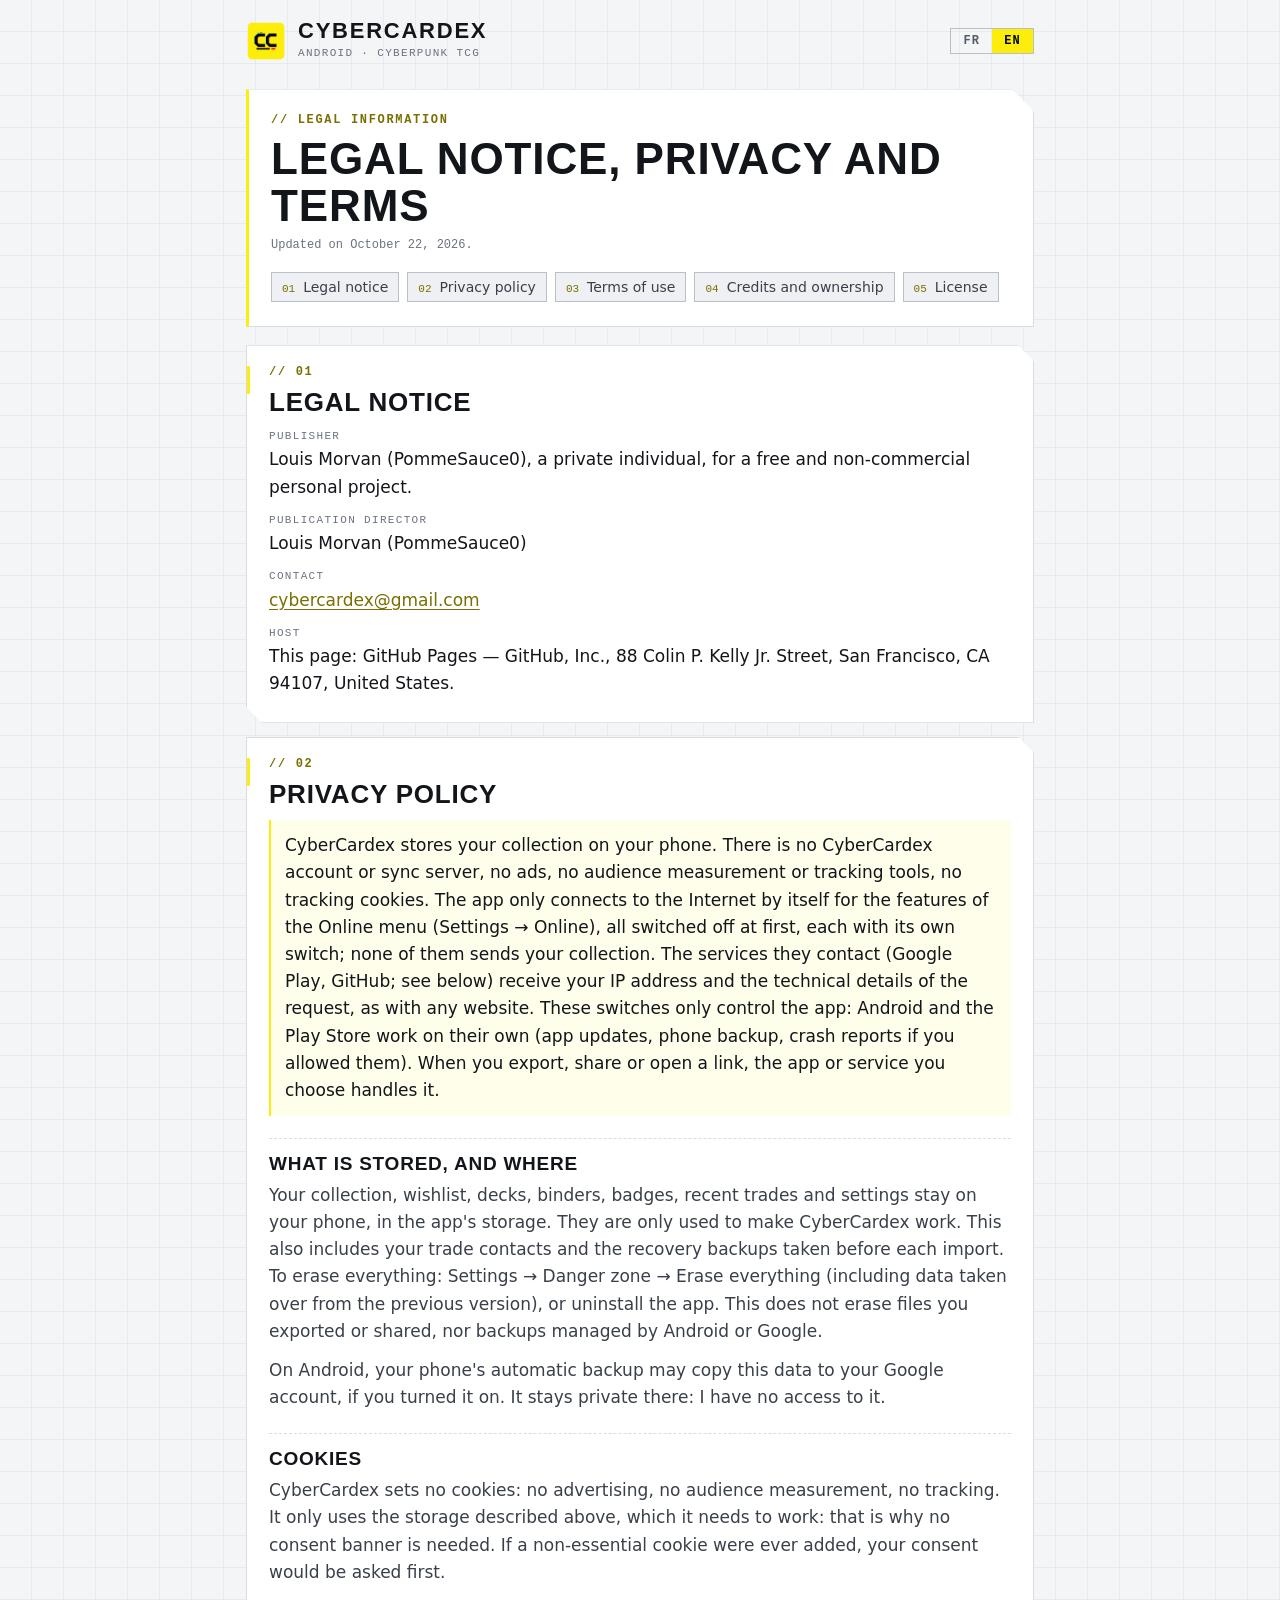
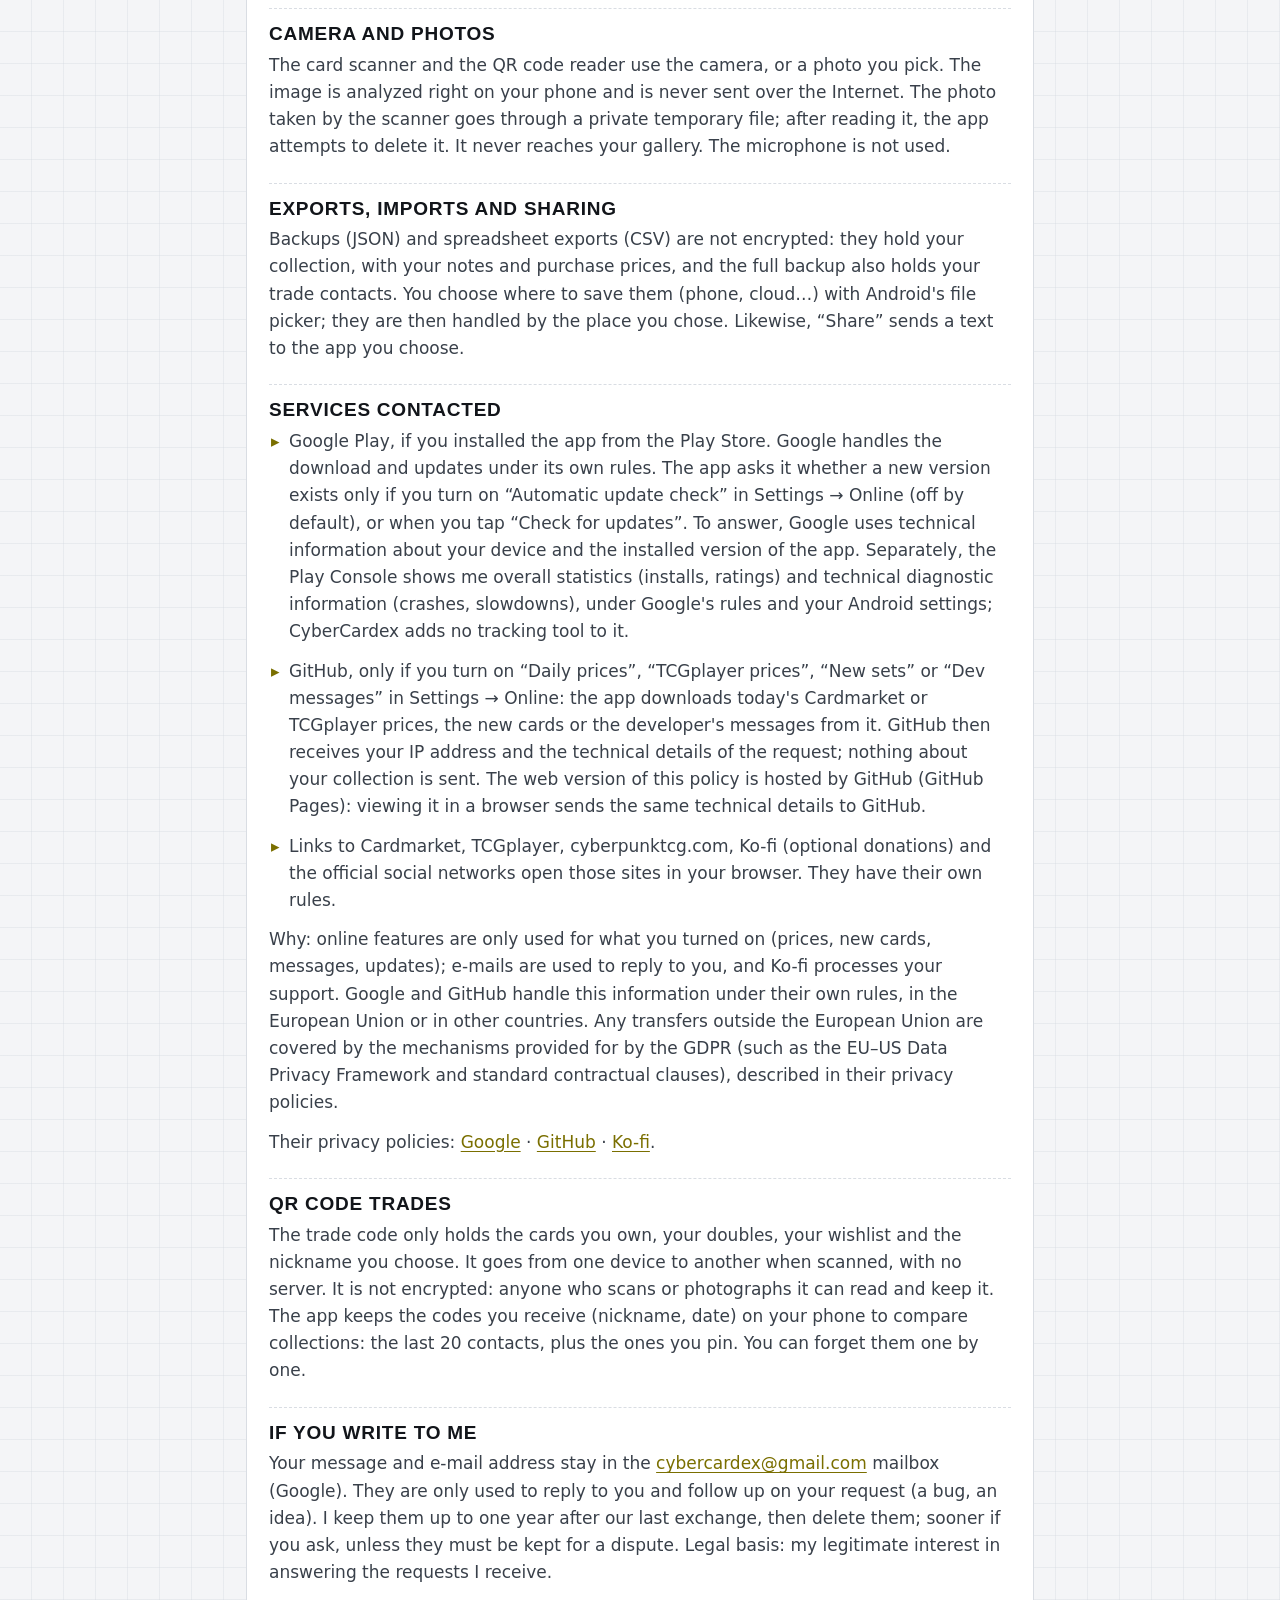
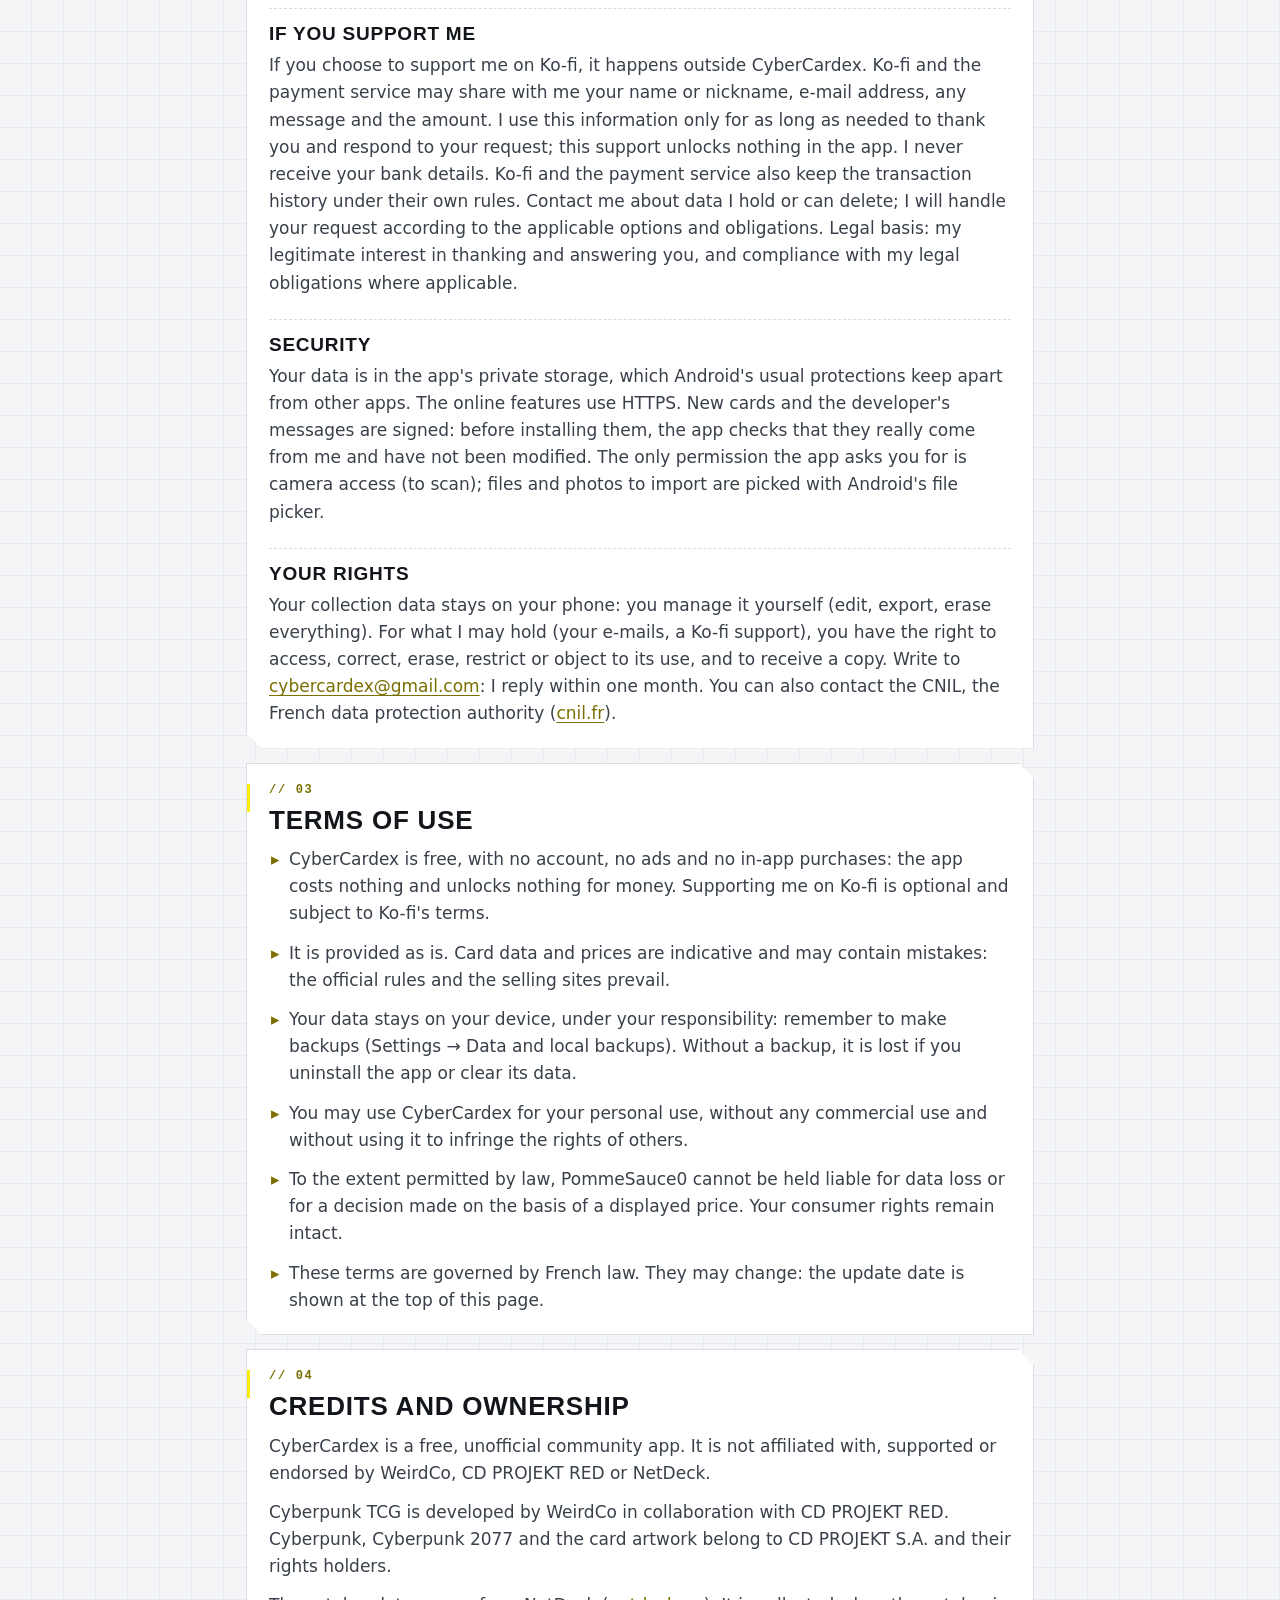
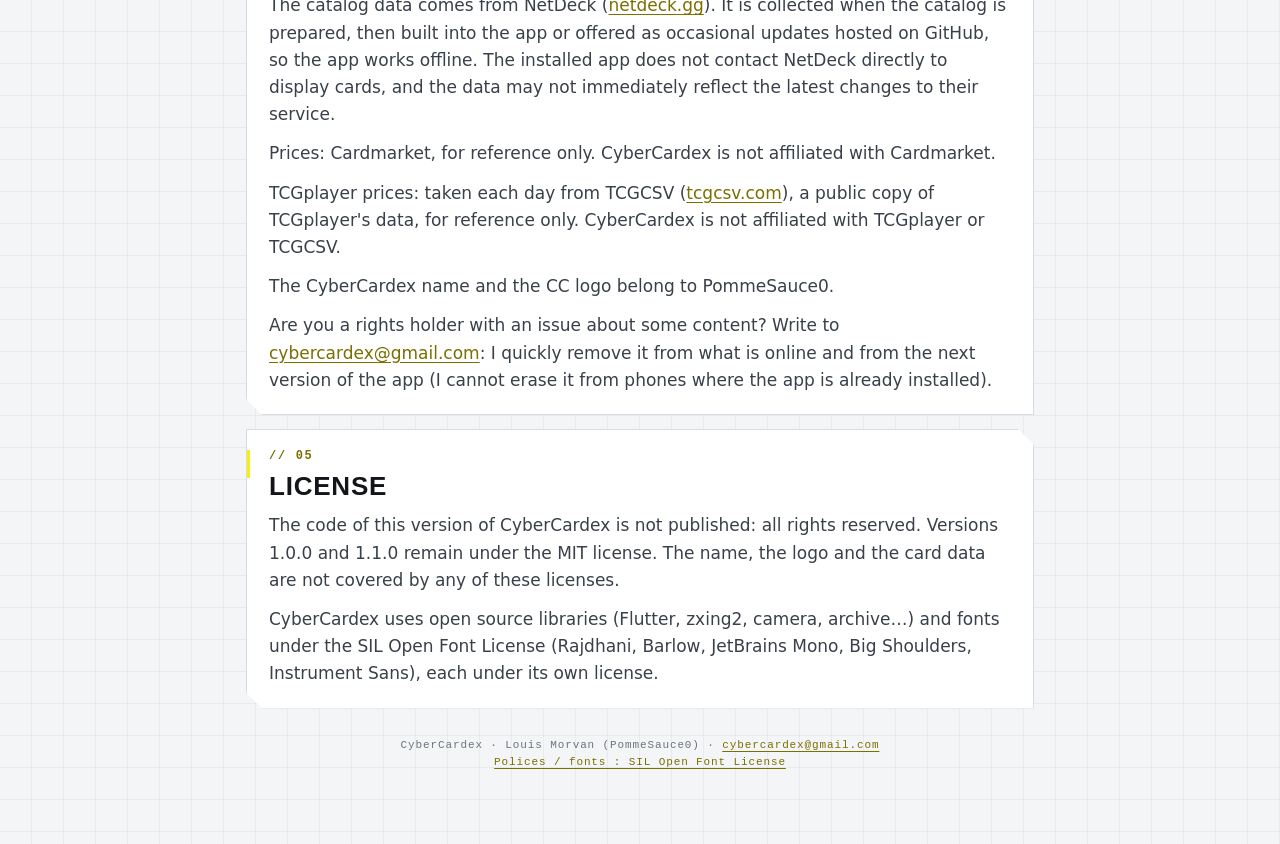
==== index.html @ 08941f42 "Mentions légales et politique de confidentialité de CyberCardex (FR / EN), mise à jour du 22 octobre" ====
<!doctype html>
<html lang="fr">
<head>
<meta charset="utf-8">
<meta name="viewport" content="width=device-width, initial-scale=1">
<title>CyberCardex — confidentialité / privacy</title>
<meta name="description" content="CyberCardex : mentions légales et politique de confidentialité de l'app Android. Legal notice and privacy policy.">
<meta name="color-scheme" content="dark light">
<link rel="icon" href="icon.png">
<style>@font-face { font-family: Rajdhani; src: url(fonts/Rajdhani-Bold.ttf) format("truetype"); font-weight: 700; font-display: swap; }
@font-face { font-family: Barlow; src: url(fonts/Barlow-Regular.ttf) format("truetype"); font-weight: 400; font-display: swap; }
@font-face { font-family: Barlow; src: url(fonts/Barlow-Medium.ttf) format("truetype"); font-weight: 500; font-display: swap; }
@font-face { font-family: JetBrainsMono; src: url(fonts/JetBrainsMono.ttf) format("truetype"); font-display: swap; }

/* Couleurs du thème Night City de l'app ; Vitrine blanche en mode clair. */
:root {
  --bg: #05070c; --surface: #0d1015; --surface2: #151922; --border: #262c37; --border-strong: #3a4250;
  --text: #e9eef5; --soft: #c3cad5; --muted: #7a8494; --muted2: #a0a9b6;
  --yellow: #fcee0a; --yellow-text: #fcee0a; --cyan: #00f0ff; --red: #ff003c; --ink: #05070c;
  --display: Rajdhani, "Arial Narrow", sans-serif; --body: Barlow, system-ui, sans-serif; --mono: JetBrainsMono, ui-monospace, monospace;
}
@media (prefers-color-scheme: light) {
  :root {
    --bg: #f4f5f7; --surface: #ffffff; --surface2: #eef0f3; --border: #d9dde3; --border-strong: #b9c0ca;
    --text: #12151a; --soft: #39404a; --muted: #6b7380; --muted2: #545c68; --yellow-text: #7a6f00; --cyan: #007c86; --ink: #12151a;
  }
}
* { box-sizing: border-box; }
html { scroll-behavior: smooth; scroll-padding-top: 16px; }
body {
  margin: 0; color: var(--text); font: 17px/1.6 var(--body);
  background:
    linear-gradient(transparent 0 calc(100% - 1px), color-mix(in srgb, var(--border) 45%, transparent) 0) 0 0 / 100% 32px,
    linear-gradient(90deg, transparent 0 calc(100% - 1px), color-mix(in srgb, var(--border) 45%, transparent) 0) 0 0 / 32px 100%,
    var(--bg);
}
main { max-width: 820px; margin: 0 auto; padding: 20px 16px 72px; }
a { color: var(--yellow-text); text-underline-offset: 3px; }
a:hover { color: var(--cyan); }

.top { display: flex; align-items: center; gap: 12px; margin-bottom: 28px; }
.top img { width: 40px; height: 40px; border-radius: 10px; }
.brand { font: 700 22px/1 var(--display); letter-spacing: .08em; text-transform: uppercase; }
.brand small { display: block; font: 11px/1.4 var(--mono); letter-spacing: .12em; color: var(--muted); margin-top: 4px; }
.switch { margin-left: auto; display: flex; border: 1px solid var(--border-strong); }
.switch label { cursor: pointer; padding: 6px 12px; font: 600 12px/1 var(--mono); letter-spacing: .1em; color: var(--muted2); }
fieldset.switch { margin: 0 0 0 auto; padding: 0; min-width: 0; }
.switch legend { position: absolute; width: 1px; height: 1px; overflow: hidden; clip-path: inset(50%); }
.switch input { position: absolute; opacity: 0; pointer-events: none; }
.switch input:checked + label { background: var(--yellow); color: #05070c; }
.switch input:focus-visible + label { outline: 2px solid var(--cyan); }
body:has(#l-fr:checked) .lang-en, body:has(#l-en:checked) .lang-fr { display: none; }
h1, h2, h3, p, li, dd { overflow-wrap: anywhere; hyphens: auto; }

.hero {
  position: relative; padding: 24px 22px; margin-bottom: 18px; background: var(--surface);
  border: 1px solid var(--border); border-left: 3px solid var(--yellow);
  clip-path: polygon(0 0, calc(100% - 22px) 0, 100% 22px, 100% 100%, 0 100%);
}
.kicker, .num { font: 600 12px/1 var(--mono); letter-spacing: .14em; text-transform: uppercase; color: var(--yellow-text); margin: 0 0 10px; }
h1 { font: 700 clamp(30px, 6vw, 44px)/1.05 var(--display); text-transform: uppercase; letter-spacing: .02em; margin: 0 0 8px; }
.updated { font: 12px/1.4 var(--mono); color: var(--muted); margin: 0 0 18px; }
.toc { display: flex; flex-wrap: wrap; gap: 8px; }
.toc a {
  display: inline-flex; gap: 8px; align-items: baseline; padding: 6px 10px; text-decoration: none; color: var(--soft);
  border: 1px solid var(--border-strong); background: var(--surface2); font: 500 14px/1.2 var(--body);
}
.toc a span { font: 11px/1 var(--mono); color: var(--yellow-text); }
.toc a:hover { border-color: var(--yellow); color: var(--text); }

.panel {
  position: relative; margin: 0 0 14px; padding: 20px 22px 8px; background: var(--surface); border: 1px solid var(--border);
  clip-path: polygon(0 0, calc(100% - 16px) 0, 100% 16px, 100% 100%, 16px 100%, 0 calc(100% - 16px));
}
.panel::before { content: ""; position: absolute; left: 0; top: 20px; width: 3px; height: 28px; background: var(--yellow); }
h2 { font: 700 26px/1.1 var(--display); text-transform: uppercase; letter-spacing: .03em; margin: 0 0 12px; }
h3 { font: 700 19px/1.2 var(--display); text-transform: uppercase; letter-spacing: .04em; color: var(--text); margin: 22px 0 6px; padding-top: 14px; border-top: 1px dashed var(--border); }
p, li { color: var(--soft); margin: 0 0 12px; }
.lead { color: var(--text); font-weight: 500; padding: 12px 14px; background: color-mix(in srgb, var(--yellow) 8%, transparent); border-left: 2px solid var(--yellow); }
ul { padding-left: 0; list-style: none; margin: 0 0 12px; }
li { position: relative; padding-left: 20px; }
li::before { content: "▸"; position: absolute; left: 2px; color: var(--yellow-text); }
dl { display: grid; gap: 12px; margin: 0 0 16px; }
dt { font: 11px/1.4 var(--mono); letter-spacing: .12em; text-transform: uppercase; color: var(--muted); }
dd { margin: 2px 0 0; color: var(--text); }
footer { margin-top: 28px; text-align: center; font: 11px/1.6 var(--mono); letter-spacing: .08em; color: var(--muted); }
@media (max-width: 520px) { .hero, .panel { padding-left: 16px; padding-right: 16px; } .brand small { display: none; } }
</style>
</head>
<body>
<main>
<div class="top">
<img src="icon.png" alt="">
<div class="brand">CyberCardex<small>Android · Cyberpunk TCG</small></div>
<fieldset class="switch"><legend>Langue / Language</legend><input type="radio" name="lang" id="l-fr" lang="fr" checked><label for="l-fr" lang="fr">FR</label><input type="radio" name="lang" id="l-en" lang="en"><label for="l-en" lang="en">EN</label></fieldset>
</div>
<div class="lang lang-fr" lang="fr">
<header class="hero">
<p class="kicker">// Informations légales</p>
<h1>Mentions légales, confidentialité et conditions</h1>
<p class="updated">Mise à jour le 22 octobre 2026.</p>
<nav class="toc" aria-label="Sommaire">
<a href="#fr-1"><span>01</span>Mentions légales</a>
<a href="#fr-2"><span>02</span>Politique de confidentialité</a>
<a href="#fr-3"><span>03</span>Conditions d'utilisation</a>
<a href="#fr-4"><span>04</span>Crédits et propriété</a>
<a href="#fr-5"><span>05</span>Licence</a>
</nav>
</header>
<section class="panel" id="fr-1">
<p class="num">// 01</p>
<h2>Mentions légales</h2>
<dl>
<div><dt>Éditeur</dt><dd>Louis Morvan (PommeSauce0), particulier, pour un projet personnel gratuit et non commercial.</dd></div>
<div><dt>Directeur de la publication</dt><dd>Louis Morvan (PommeSauce0)</dd></div>
<div><dt>Contact</dt><dd><a href="mailto:cybercardex@gmail.com">cybercardex@gmail.com</a></dd></div>
<div><dt>Hébergeur</dt><dd>Cette page : GitHub Pages — GitHub, Inc., 88 Colin P. Kelly Jr. Street, San Francisco, CA 94107, États-Unis.</dd></div>
</dl>
</section>
<section class="panel" id="fr-2">
<p class="num">// 02</p>
<h2>Politique de confidentialité</h2>
<p class="lead">CyberCardex enregistre ta collection sur ton téléphone. Il n'y a ni compte CyberCardex ni serveur de synchronisation, ni publicité, ni outil de mesure d'audience ou de suivi, ni cookie de suivi. L'app ne se connecte d'elle-même à Internet que pour les fonctions du menu En ligne (Réglages → En ligne), toutes coupées au départ, chacune avec son interrupteur ; aucune n'envoie ta collection. Les services qu'elles contactent (Google Play, GitHub ; voir plus bas) reçoivent ton adresse IP et les informations techniques de la demande, comme pour n'importe quel site. Ces interrupteurs ne règlent que l'app : Android et le Play Store ont leur propre fonctionnement (mises à jour de l'app, sauvegarde du téléphone, rapports de plantage si tu les as autorisés). Quand tu exportes, partages ou ouvres un lien, c'est l'application ou le service que tu choisis qui s'en charge.</p>
<h3>Ce qui est enregistré, et où</h3>
<p>Ta collection, ta wishlist, tes decks, tes classeurs, tes badges, tes échanges récents et tes réglages restent sur ton téléphone, dans le stockage de l'app. Ils servent seulement à faire fonctionner CyberCardex. Cela comprend aussi tes contacts d'échange et les copies de secours prises avant chaque import. Pour tout effacer : Réglages → Zone sensible → Tout effacer (y compris les données reprises de l'ancienne version), ou désinstaller l'app. Cela n'efface pas les fichiers que tu as exportés ou partagés, ni les sauvegardes gérées par Android ou Google.</p>
<p>Sur Android, la sauvegarde automatique du téléphone peut copier ces données dans ton compte Google, si tu l'as activée. Elles y restent privées : je n'y ai pas accès.</p>
<h3>Cookies</h3>
<p>CyberCardex ne dépose aucun cookie : ni publicité, ni mesure d'audience, ni suivi. Il utilise seulement le stockage décrit plus haut, indispensable à son fonctionnement : c'est pourquoi aucun bandeau de consentement n'est nécessaire. Si un cookie non indispensable était ajouté un jour, ton accord serait demandé avant.</p>
<h3>La caméra et les photos</h3>
<p>Le scanner de cartes et le lecteur de QR code utilisent la caméra, ou une photo que tu choisis. L'image est analysée directement sur ton téléphone et n'est jamais envoyée sur Internet. La photo prise par le scanner passe par un fichier temporaire privé de l'app, dont l'app demande la suppression dès qu'elle l'a lue ; elle n'arrive jamais dans ta galerie. Le micro n'est pas utilisé.</p>
<h3>Exports, imports et partages</h3>
<p>Les sauvegardes (JSON) et les exports tableur (CSV) ne sont pas chiffrés : ils contiennent ta collection, avec tes notes et tes prix d'achat, et la sauvegarde complète contient aussi tes contacts d'échange. Tu choisis où les enregistrer (téléphone, cloud…) avec le sélecteur de fichiers d'Android ; ils restent alors sous la responsabilité de l'endroit choisi. De même, « Partager » envoie un texte à l'application que tu choisis.</p>
<h3>Les services contactés</h3>
<ul><li>Google Play, si tu as installé l'app depuis le Play Store. Google traite le téléchargement et les mises à jour selon ses propres règles. L'app lui demande s'il existe une nouvelle version seulement si tu allumes « Recherche automatique de mises à jour » dans Réglages → En ligne (coupée par défaut), ou si tu appuies sur « Rechercher une mise à jour ». Pour répondre, Google utilise des informations techniques sur ton appareil et sur la version installée de l'app. De son côté, la Play Console me montre des statistiques globales (nombre d'installations, notes) et des informations techniques de diagnostic (plantages, lenteurs), selon les règles de Google et tes réglages Android ; CyberCardex n'y ajoute aucun outil de suivi.</li><li>GitHub, seulement si tu allumes « Prix du jour », « Prix TCGplayer », « Nouvelles séries » ou « Messages du dev » dans Réglages → En ligne : l'app y télécharge les prix Cardmarket ou TCGplayer du jour, les nouvelles cartes ou les messages du développeur. GitHub reçoit alors ton adresse IP et les informations techniques de la demande ; rien sur ta collection n'est envoyé. La version web de cette politique est hébergée par GitHub (GitHub Pages) : la consulter dans un navigateur transmet les mêmes informations techniques à GitHub.</li><li>Les liens vers Cardmarket, TCGplayer, cyberpunktcg.com, Ko-fi (dons facultatifs) et les réseaux officiels ouvrent ces sites dans ton navigateur. Ils ont leurs propres règles.</li></ul>
<p>Pourquoi : les fonctions en ligne servent uniquement à ce que tu as allumé (prix, nouvelles cartes, messages, mises à jour) ; les e-mails servent à te répondre, et Ko-fi traite tes soutiens. Google et GitHub traitent ces informations selon leurs propres règles, dans l'Union européenne ou dans d'autres pays. Les éventuels transferts hors de l'Union européenne sont encadrés par les mécanismes prévus par le RGPD (comme le cadre de protection des données UE–États-Unis et les clauses contractuelles types), décrits dans leurs politiques de confidentialité.</p>
<p>Leurs politiques de confidentialité : <a href="https://policies.google.com/privacy">Google</a> · <a href="https://docs.github.com/site-policy/privacy-policies/github-general-privacy-statement">GitHub</a> · <a href="https://more.ko-fi.com/privacy">Ko-fi</a>.</p>
<h3>Les échanges par QR code</h3>
<p>Le code d'échange contient seulement tes cartes possédées, tes doubles, ta wishlist et le pseudo que tu choisis. Il passe d'un appareil à l'autre quand on le scanne, sans aucun serveur. Il n'est pas chiffré : toute personne qui le scanne ou le photographie peut le lire et le garder. L'app garde sur ton téléphone les codes reçus (pseudo, date) pour comparer vos collections : les 20 derniers contacts, plus ceux que tu épingles. Tu peux les oublier un par un.</p>
<h3>Si tu m'écris</h3>
<p>Ton message et ton adresse e-mail restent dans la boîte <a href="mailto:cybercardex@gmail.com">cybercardex@gmail.com</a> (Google). Ils servent seulement à te répondre et à suivre ta demande (un bug, une idée). Je les garde jusqu'à un an après notre dernier échange, puis je les supprime ; plus tôt si tu me le demandes, sauf s'il faut les garder pour un litige. Base légale : mon intérêt légitime à répondre aux demandes qu'on m'envoie.</p>
<h3>Si tu me soutiens</h3>
<p>Si tu choisis de me soutenir sur Ko-fi, cela se passe en dehors de CyberCardex. Ko-fi et le service de paiement peuvent me communiquer ton nom ou pseudo, ton adresse e-mail, ton éventuel message et le montant. Je m'en sers seulement le temps de te remercier et de répondre à ta demande ; ce soutien ne débloque rien dans l'app. Je ne reçois jamais tes coordonnées bancaires. L'historique des transactions est aussi conservé par Ko-fi et le service de paiement, selon leurs propres règles. Pour les données que je détiens ou que je peux supprimer, contacte-moi : je traite ta demande selon les possibilités et obligations applicables. Base légale : mon intérêt légitime à te remercier et à te répondre, et le respect de mes obligations légales le cas échéant.</p>
<h3>Sécurité</h3>
<p>Tes données sont dans le stockage privé de l'app, que les protections habituelles d'Android isolent des autres applications. Les fonctions en ligne passent en HTTPS. Les nouvelles cartes et les messages du développeur sont signés : avant de les installer, l'app vérifie qu'ils viennent bien de moi et n'ont pas été modifiés. La seule autorisation que l'app te demande est l'accès à l'appareil photo (pour scanner) ; les fichiers et photos à importer sont choisis avec le sélecteur d'Android.</p>
<h3>Tes droits</h3>
<p>Tes données de collection restent sur ton téléphone : c'est toi qui les gères (modifier, exporter, tout effacer). Pour ce que je peux détenir (tes e-mails, un soutien Ko-fi), tu as le droit d'y accéder, de les corriger, de les faire effacer, d'en limiter l'usage ou de t'y opposer, et d'en recevoir une copie. Écris à <a href="mailto:cybercardex@gmail.com">cybercardex@gmail.com</a> : je réponds dans un délai d'un mois. Tu peux aussi saisir la CNIL (<a href="https://www.cnil.fr/">cnil.fr</a>).</p>
</section>
<section class="panel" id="fr-3">
<p class="num">// 03</p>
<h2>Conditions d'utilisation</h2>
<ul><li>CyberCardex est gratuit, sans compte, sans publicité et sans achat dans l'app : l'app ne coûte rien et ne débloque rien contre de l'argent. Un soutien sur Ko-fi est facultatif et se fait selon les règles de Ko-fi.</li><li>Il est fourni tel quel. Les données des cartes et les prix sont indicatifs et peuvent contenir des erreurs : les règles officielles et les sites de vente font foi.</li><li>Tes données restent sur ton appareil, sous ta responsabilité : pense à faire des sauvegardes (Réglages → Données et sauvegardes locales). Sans sauvegarde, elles sont perdues si tu désinstalles l'app ou effaces ses données.</li><li>Tu peux utiliser CyberCardex pour ton usage personnel, sans en faire un usage commercial ni t'en servir pour porter atteinte aux droits d'autrui.</li><li>Dans les limites permises par la loi, PommeSauce0 ne peut être tenu responsable d'une perte de données ou d'une décision prise d'après un prix affiché. Tes droits de consommateur restent entiers.</li><li>Ces conditions relèvent du droit français. Elles peuvent évoluer : la date de mise à jour figure en haut de cette page.</li></ul>
</section>
<section class="panel" id="fr-4">
<p class="num">// 04</p>
<h2>Crédits et propriété</h2>
<p>CyberCardex est une application communautaire gratuite et non officielle. Elle n'est ni affiliée, ni soutenue, ni approuvée par WeirdCo, CD PROJEKT RED ou NetDeck.</p>
<p>Cyberpunk TCG est développé par WeirdCo en collaboration avec CD PROJEKT RED. Cyberpunk, Cyberpunk 2077 et les visuels des cartes appartiennent à CD PROJEKT S.A. et à leurs ayants droit.</p>
<p>Les données du catalogue proviennent de NetDeck (<a href="https://netdeck.gg/">netdeck.gg</a>). Elles sont récupérées lors de la préparation du catalogue, puis intégrées à l'application ou proposées sous forme de mises à jour ponctuelles hébergées sur GitHub, afin de permettre une utilisation hors ligne. L'application installée ne contacte pas directement NetDeck pour afficher les cartes, et les données peuvent ne pas refléter immédiatement les dernières modifications de leur service.</p>
<p>Prix : Cardmarket, à titre indicatif. CyberCardex n'est pas affilié à Cardmarket.</p>
<p>Prix TCGplayer : repris chaque jour de TCGCSV (<a href="https://tcgcsv.com/">tcgcsv.com</a>), une copie publique des données de TCGplayer, à titre indicatif. CyberCardex n'est affilié ni à TCGplayer ni à TCGCSV.</p>
<p>Le nom CyberCardex et le logo CC appartiennent à PommeSauce0.</p>
<p>Tu es ayant droit et un contenu te pose problème ? Écris à <a href="mailto:cybercardex@gmail.com">cybercardex@gmail.com</a> : je le retire rapidement de ce qui est en ligne et de la prochaine version de l'app (je ne peux pas l'effacer des téléphones où l'app est déjà installée).</p>
</section>
<section class="panel" id="fr-5">
<p class="num">// 05</p>
<h2>Licence</h2>
<p>Le code de cette version de CyberCardex n'est pas publié : tous droits réservés. Les versions 1.0.0 et 1.1.0 restent sous licence MIT. Le nom, le logo et les données des cartes ne sont couverts par aucune de ces licences.</p>
<p>CyberCardex utilise des bibliothèques open source (Flutter, zxing2, camera, archive…) et des polices sous licence SIL Open Font (Rajdhani, Barlow, JetBrains Mono, Big Shoulders, Instrument Sans), chacune sous sa propre licence.</p>
</section>
</div>

<div class="lang lang-en" lang="en">
<header class="hero">
<p class="kicker">// Legal information</p>
<h1>Legal notice, privacy and terms</h1>
<p class="updated">Updated on October 22, 2026.</p>
<nav class="toc" aria-label="Contents">
<a href="#en-1"><span>01</span>Legal notice</a>
<a href="#en-2"><span>02</span>Privacy policy</a>
<a href="#en-3"><span>03</span>Terms of use</a>
<a href="#en-4"><span>04</span>Credits and ownership</a>
<a href="#en-5"><span>05</span>License</a>
</nav>
</header>
<section class="panel" id="en-1">
<p class="num">// 01</p>
<h2>Legal notice</h2>
<dl>
<div><dt>Publisher</dt><dd>Louis Morvan (PommeSauce0), a private individual, for a free and non-commercial personal project.</dd></div>
<div><dt>Publication director</dt><dd>Louis Morvan (PommeSauce0)</dd></div>
<div><dt>Contact</dt><dd><a href="mailto:cybercardex@gmail.com">cybercardex@gmail.com</a></dd></div>
<div><dt>Host</dt><dd>This page: GitHub Pages — GitHub, Inc., 88 Colin P. Kelly Jr. Street, San Francisco, CA 94107, United States.</dd></div>
</dl>
</section>
<section class="panel" id="en-2">
<p class="num">// 02</p>
<h2>Privacy policy</h2>
<p class="lead">CyberCardex stores your collection on your phone. There is no CyberCardex account or sync server, no ads, no audience measurement or tracking tools, no tracking cookies. The app only connects to the Internet by itself for the features of the Online menu (Settings → Online), all switched off at first, each with its own switch; none of them sends your collection. The services they contact (Google Play, GitHub; see below) receive your IP address and the technical details of the request, as with any website. These switches only control the app: Android and the Play Store work on their own (app updates, phone backup, crash reports if you allowed them). When you export, share or open a link, the app or service you choose handles it.</p>
<h3>What is stored, and where</h3>
<p>Your collection, wishlist, decks, binders, badges, recent trades and settings stay on your phone, in the app's storage. They are only used to make CyberCardex work. This also includes your trade contacts and the recovery backups taken before each import. To erase everything: Settings → Danger zone → Erase everything (including data taken over from the previous version), or uninstall the app. This does not erase files you exported or shared, nor backups managed by Android or Google.</p>
<p>On Android, your phone's automatic backup may copy this data to your Google account, if you turned it on. It stays private there: I have no access to it.</p>
<h3>Cookies</h3>
<p>CyberCardex sets no cookies: no advertising, no audience measurement, no tracking. It only uses the storage described above, which it needs to work: that is why no consent banner is needed. If a non-essential cookie were ever added, your consent would be asked first.</p>
<h3>Camera and photos</h3>
<p>The card scanner and the QR code reader use the camera, or a photo you pick. The image is analyzed right on your phone and is never sent over the Internet. The photo taken by the scanner goes through a private temporary file; after reading it, the app attempts to delete it. It never reaches your gallery. The microphone is not used.</p>
<h3>Exports, imports and sharing</h3>
<p>Backups (JSON) and spreadsheet exports (CSV) are not encrypted: they hold your collection, with your notes and purchase prices, and the full backup also holds your trade contacts. You choose where to save them (phone, cloud…) with Android's file picker; they are then handled by the place you chose. Likewise, “Share” sends a text to the app you choose.</p>
<h3>Services contacted</h3>
<ul><li>Google Play, if you installed the app from the Play Store. Google handles the download and updates under its own rules. The app asks it whether a new version exists only if you turn on “Automatic update check” in Settings → Online (off by default), or when you tap “Check for updates”. To answer, Google uses technical information about your device and the installed version of the app. Separately, the Play Console shows me overall statistics (installs, ratings) and technical diagnostic information (crashes, slowdowns), under Google's rules and your Android settings; CyberCardex adds no tracking tool to it.</li><li>GitHub, only if you turn on “Daily prices”, “TCGplayer prices”, “New sets” or “Dev messages” in Settings → Online: the app downloads today's Cardmarket or TCGplayer prices, the new cards or the developer's messages from it. GitHub then receives your IP address and the technical details of the request; nothing about your collection is sent. The web version of this policy is hosted by GitHub (GitHub Pages): viewing it in a browser sends the same technical details to GitHub.</li><li>Links to Cardmarket, TCGplayer, cyberpunktcg.com, Ko-fi (optional donations) and the official social networks open those sites in your browser. They have their own rules.</li></ul>
<p>Why: online features are only used for what you turned on (prices, new cards, messages, updates); e-mails are used to reply to you, and Ko-fi processes your support. Google and GitHub handle this information under their own rules, in the European Union or in other countries. Any transfers outside the European Union are covered by the mechanisms provided for by the GDPR (such as the EU–US Data Privacy Framework and standard contractual clauses), described in their privacy policies.</p>
<p>Their privacy policies: <a href="https://policies.google.com/privacy">Google</a> · <a href="https://docs.github.com/site-policy/privacy-policies/github-general-privacy-statement">GitHub</a> · <a href="https://more.ko-fi.com/privacy">Ko-fi</a>.</p>
<h3>QR code trades</h3>
<p>The trade code only holds the cards you own, your doubles, your wishlist and the nickname you choose. It goes from one device to another when scanned, with no server. It is not encrypted: anyone who scans or photographs it can read and keep it. The app keeps the codes you receive (nickname, date) on your phone to compare collections: the last 20 contacts, plus the ones you pin. You can forget them one by one.</p>
<h3>If you write to me</h3>
<p>Your message and e-mail address stay in the <a href="mailto:cybercardex@gmail.com">cybercardex@gmail.com</a> mailbox (Google). They are only used to reply to you and follow up on your request (a bug, an idea). I keep them up to one year after our last exchange, then delete them; sooner if you ask, unless they must be kept for a dispute. Legal basis: my legitimate interest in answering the requests I receive.</p>
<h3>If you support me</h3>
<p>If you choose to support me on Ko-fi, it happens outside CyberCardex. Ko-fi and the payment service may share with me your name or nickname, e-mail address, any message and the amount. I use this information only for as long as needed to thank you and respond to your request; this support unlocks nothing in the app. I never receive your bank details. Ko-fi and the payment service also keep the transaction history under their own rules. Contact me about data I hold or can delete; I will handle your request according to the applicable options and obligations. Legal basis: my legitimate interest in thanking and answering you, and compliance with my legal obligations where applicable.</p>
<h3>Security</h3>
<p>Your data is in the app's private storage, which Android's usual protections keep apart from other apps. The online features use HTTPS. New cards and the developer's messages are signed: before installing them, the app checks that they really come from me and have not been modified. The only permission the app asks you for is camera access (to scan); files and photos to import are picked with Android's file picker.</p>
<h3>Your rights</h3>
<p>Your collection data stays on your phone: you manage it yourself (edit, export, erase everything). For what I may hold (your e-mails, a Ko-fi support), you have the right to access, correct, erase, restrict or object to its use, and to receive a copy. Write to <a href="mailto:cybercardex@gmail.com">cybercardex@gmail.com</a>: I reply within one month. You can also contact the CNIL, the French data protection authority (<a href="https://www.cnil.fr/">cnil.fr</a>).</p>
</section>
<section class="panel" id="en-3">
<p class="num">// 03</p>
<h2>Terms of use</h2>
<ul><li>CyberCardex is free, with no account, no ads and no in-app purchases: the app costs nothing and unlocks nothing for money. Supporting me on Ko-fi is optional and subject to Ko-fi's terms.</li><li>It is provided as is. Card data and prices are indicative and may contain mistakes: the official rules and the selling sites prevail.</li><li>Your data stays on your device, under your responsibility: remember to make backups (Settings → Data and local backups). Without a backup, it is lost if you uninstall the app or clear its data.</li><li>You may use CyberCardex for your personal use, without any commercial use and without using it to infringe the rights of others.</li><li>To the extent permitted by law, PommeSauce0 cannot be held liable for data loss or for a decision made on the basis of a displayed price. Your consumer rights remain intact.</li><li>These terms are governed by French law. They may change: the update date is shown at the top of this page.</li></ul>
</section>
<section class="panel" id="en-4">
<p class="num">// 04</p>
<h2>Credits and ownership</h2>
<p>CyberCardex is a free, unofficial community app. It is not affiliated with, supported or endorsed by WeirdCo, CD PROJEKT RED or NetDeck.</p>
<p>Cyberpunk TCG is developed by WeirdCo in collaboration with CD PROJEKT RED. Cyberpunk, Cyberpunk 2077 and the card artwork belong to CD PROJEKT S.A. and their rights holders.</p>
<p>The catalog data comes from NetDeck (<a href="https://netdeck.gg/">netdeck.gg</a>). It is collected when the catalog is prepared, then built into the app or offered as occasional updates hosted on GitHub, so the app works offline. The installed app does not contact NetDeck directly to display cards, and the data may not immediately reflect the latest changes to their service.</p>
<p>Prices: Cardmarket, for reference only. CyberCardex is not affiliated with Cardmarket.</p>
<p>TCGplayer prices: taken each day from TCGCSV (<a href="https://tcgcsv.com/">tcgcsv.com</a>), a public copy of TCGplayer's data, for reference only. CyberCardex is not affiliated with TCGplayer or TCGCSV.</p>
<p>The CyberCardex name and the CC logo belong to PommeSauce0.</p>
<p>Are you a rights holder with an issue about some content? Write to <a href="mailto:cybercardex@gmail.com">cybercardex@gmail.com</a>: I quickly remove it from what is online and from the next version of the app (I cannot erase it from phones where the app is already installed).</p>
</section>
<section class="panel" id="en-5">
<p class="num">// 05</p>
<h2>License</h2>
<p>The code of this version of CyberCardex is not published: all rights reserved. Versions 1.0.0 and 1.1.0 remain under the MIT license. The name, the logo and the card data are not covered by any of these licenses.</p>
<p>CyberCardex uses open source libraries (Flutter, zxing2, camera, archive…) and fonts under the SIL Open Font License (Rajdhani, Barlow, JetBrains Mono, Big Shoulders, Instrument Sans), each under its own license.</p>
</section>
</div>

<footer>CyberCardex · Louis Morvan (PommeSauce0) · <a href="mailto:cybercardex@gmail.com">cybercardex@gmail.com</a><br><a href="fonts/LICENSES.txt">Polices / fonts : SIL Open Font License</a></footer>
</main>
<script>
// Anglais par défaut hors des téléphones en français, ou si l'adresse finit par #en.
if (location.hash.startsWith('#en') || (!location.hash.startsWith('#fr') && !navigator.language.startsWith('fr'))) document.getElementById('l-en').checked = true;
</script>
</body>
</html>
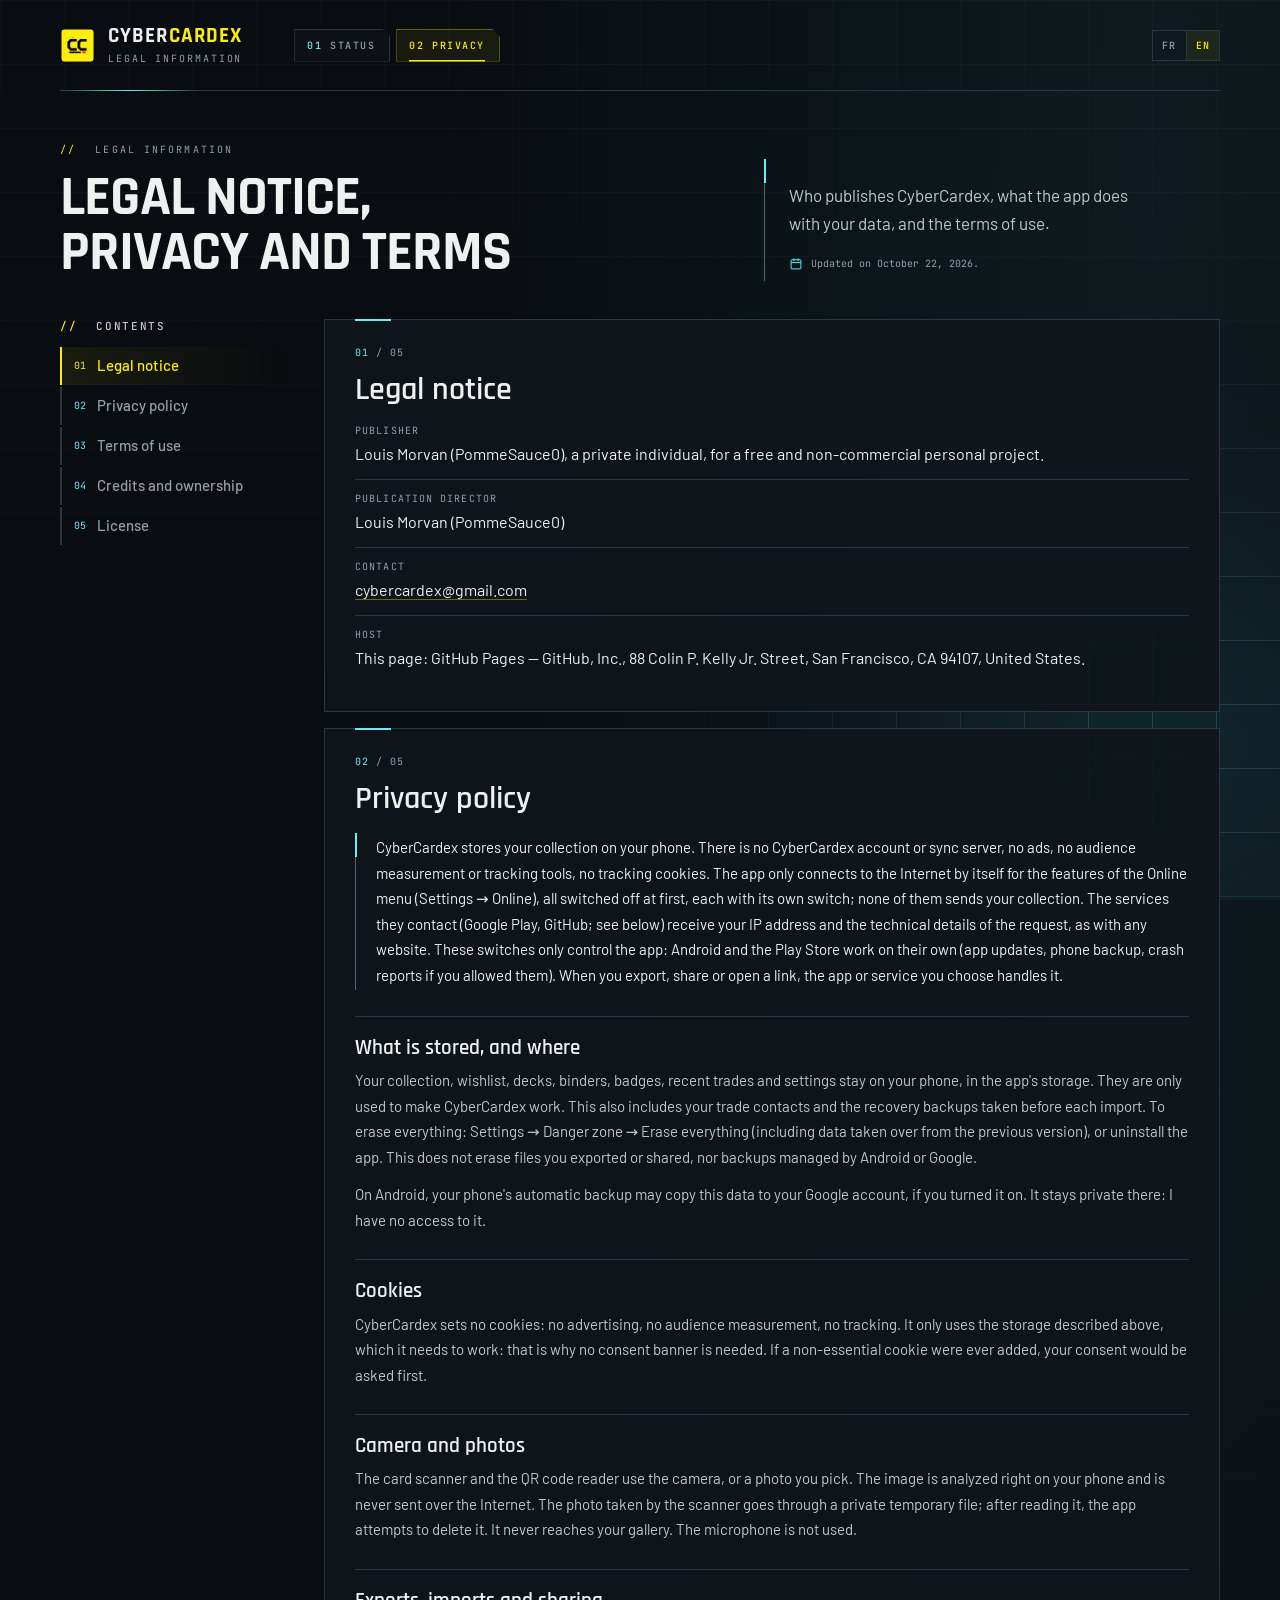
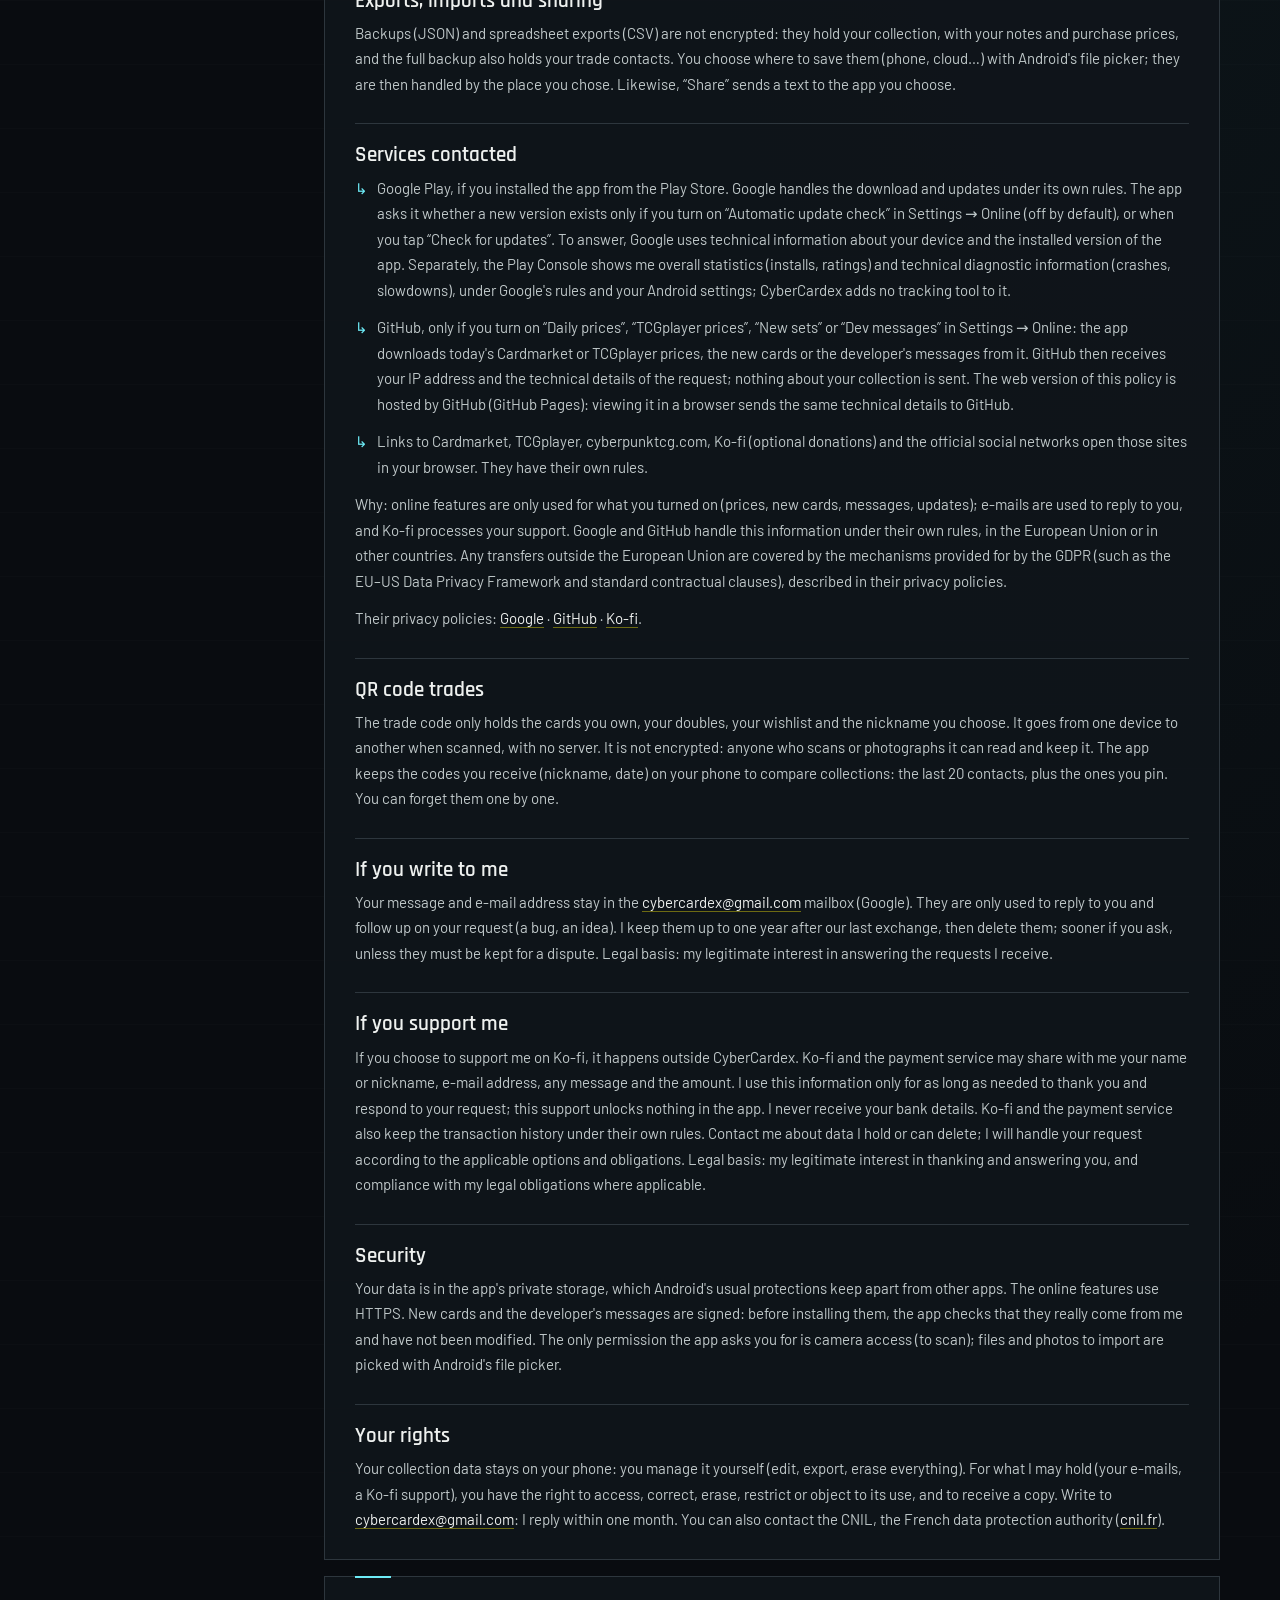
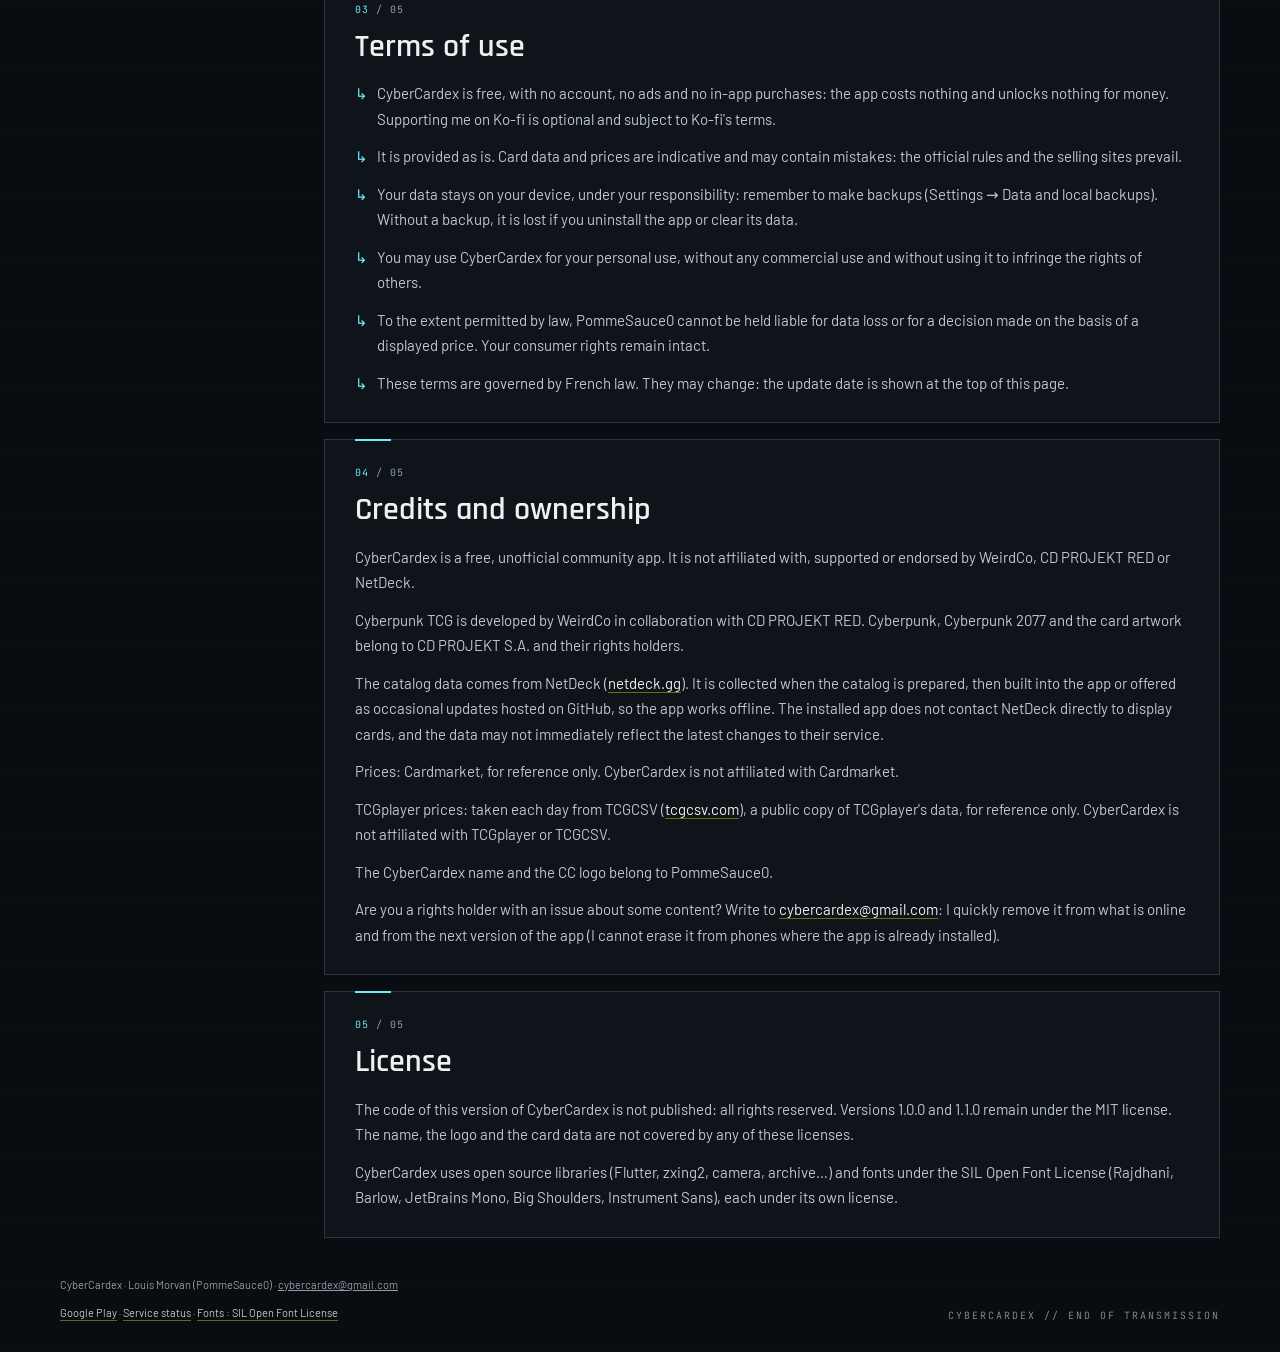
==== commit b8c2e98a: "chore: snapshot site before visual harmonization" ====
--- a/index.html
+++ b/index.html
@@ -3,112 +3,118 @@
 <head>
 <meta charset="utf-8">
 <meta name="viewport" content="width=device-width, initial-scale=1">
+<meta name="theme-color" content="#090c10">
 <title>CyberCardex — confidentialité / privacy</title>
 <meta name="description" content="CyberCardex : mentions légales et politique de confidentialité de l'app Android. Legal notice and privacy policy.">
-<meta name="color-scheme" content="dark light">
-<link rel="icon" href="icon.png">
-<style>@font-face { font-family: Rajdhani; src: url(fonts/Rajdhani-Bold.ttf) format("truetype"); font-weight: 700; font-display: swap; }
-@font-face { font-family: Barlow; src: url(fonts/Barlow-Regular.ttf) format("truetype"); font-weight: 400; font-display: swap; }
-@font-face { font-family: Barlow; src: url(fonts/Barlow-Medium.ttf) format("truetype"); font-weight: 500; font-display: swap; }
-@font-face { font-family: JetBrainsMono; src: url(fonts/JetBrainsMono.ttf) format("truetype"); font-display: swap; }
-
-/* Couleurs du thème Night City de l'app ; Vitrine blanche en mode clair. */
-:root {
-  --bg: #05070c; --surface: #0d1015; --surface2: #151922; --border: #262c37; --border-strong: #3a4250;
-  --text: #e9eef5; --soft: #c3cad5; --muted: #7a8494; --muted2: #a0a9b6;
-  --yellow: #fcee0a; --yellow-text: #fcee0a; --cyan: #00f0ff; --red: #ff003c; --ink: #05070c;
-  --display: Rajdhani, "Arial Narrow", sans-serif; --body: Barlow, system-ui, sans-serif; --mono: JetBrainsMono, ui-monospace, monospace;
+<link rel="icon" type="image/png" href="commun/icon.png">
+<link rel="preload" href="commun/polices/Rajdhani-Bold.woff2" as="font" type="font/woff2" crossorigin>
+<!-- Couleurs, polices, fond animé, bandeau, navigation et pied de page communs au site. -->
+<link rel="stylesheet" href="commun/site.css">
+<style>/* Une langue à la fois (sans JavaScript, les deux restent lisibles). */
+html[data-lang="fr"] .lang-en, html[data-lang="en"] .lang-fr { display: none !important; }
+h1.long { font-size: clamp(34px, 4.4vw, 56px); line-height: .98; letter-spacing: -1px; max-width: 16ch; }
+
+/* Sommaire collé à gauche, la section à l'écran en jaune ; feuilles comme les cartes de la page de statut. */
+.doc { display: grid; grid-template-columns: 230px minmax(0, 1fr); gap: 34px; align-items: start; padding-bottom: 8px; }
+.toc { position: sticky; top: 24px; display: flex; flex-direction: column; gap: 2px; }
+.toc-title { margin: 0 0 12px; font: 500 11px var(--mono); letter-spacing: 1.7px; text-transform: uppercase; color: var(--soft); }
+.toc-title span { color: var(--yellow); margin-right: 10px; }
+.toc a {
+  display: flex; gap: 11px; padding: 9px 12px; border-left: 2px solid var(--line); color: var(--muted);
+  text-decoration: none; font: 500 15px/1.3 var(--body); transition: color .15s, border-color .15s, background .15s;
 }
-@media (prefers-color-scheme: light) {
-  :root {
-    --bg: #f4f5f7; --surface: #ffffff; --surface2: #eef0f3; --border: #d9dde3; --border-strong: #b9c0ca;
-    --text: #12151a; --soft: #39404a; --muted: #6b7380; --muted2: #545c68; --yellow-text: #7a6f00; --cyan: #007c86; --ink: #12151a;
+.toc a span { font: 400 10px/2 var(--mono); color: var(--cyan); }
+.toc a:hover { color: var(--text); border-left-color: #57636a; }
+.toc a.active { color: var(--yellow); border-left-color: var(--yellow); background: linear-gradient(90deg, #fcee0a12, transparent); }
+.toc a.active span { color: var(--yellow); }
+
+.sheet { position: relative; padding: 26px 30px 14px; border: 1px solid var(--line); background: #10151be8; scroll-margin-top: 20px; }
+.sheet + .sheet { margin-top: 16px; }
+.sheet::before { content: ""; position: absolute; top: -1px; left: 30px; width: 36px; height: 2px; background: var(--cyan); }
+.sheet .sheet-number { margin: 0; font: 400 10px var(--mono); color: var(--muted); letter-spacing: 1px; }
+.sheet-number span { color: var(--cyan); }
+.sheet h2 { margin: 14px 0 18px; font: 600 32px/1.05 var(--display); }
+.sheet h3 { margin: 26px 0 8px; padding-top: 18px; border-top: 1px solid var(--line); font: 600 21px/1.2 var(--display); }
+.sheet p, .sheet li { margin: 0 0 12px; color: var(--soft); font-size: 15px; line-height: 1.7; }
+.sheet h2, .sheet h3, .sheet p, .sheet li, .sheet dd { overflow-wrap: anywhere; }
+.sheet a { color: var(--text); text-decoration: underline; text-decoration-color: #fcee0a66; text-underline-offset: 3px; }
+.sheet a:hover { color: var(--yellow); }
+.sheet .lead { position: relative; padding: 2px 0 2px 20px; border-left: 1px solid #57636a; color: var(--text); }
+.sheet .lead::before { content: ""; position: absolute; top: 0; left: -1px; width: 2px; height: 24px; background: var(--cyan); }
+.sheet ul { list-style: none; padding: 0; margin: 0 0 12px; }
+.sheet li { position: relative; padding-left: 22px; }
+.sheet li::before { content: "↳"; position: absolute; left: 0; color: var(--cyan); }
+.sheet dl { margin: 0 0 14px; }
+.sheet dl div { padding: 12px 0; border-top: 1px solid var(--line); }
+.sheet dl div:first-child { border-top: 0; padding-top: 0; }
+.sheet dt { font: 400 10px var(--mono); color: var(--muted); letter-spacing: 1.1px; text-transform: uppercase; }
+.sheet dd { margin: 5px 0 0; color: var(--text); }
+
+@media (max-width: 930px) {
+  /* Sommaire en barre défilante collée en haut. */
+  .doc { grid-template-columns: 1fr; gap: 14px; }
+  .toc {
+    top: 0; z-index: 5; flex-direction: row; gap: 4px; overflow-x: auto; scrollbar-width: none;
+    margin: 0 -24px; padding: 10px 24px; background: linear-gradient(var(--bg) 78%, transparent);
   }
+  .toc-title { display: none; }
+  .toc a { flex: none; border-left: 0; border-bottom: 2px solid var(--line); white-space: nowrap; font-size: 14px; }
+  .toc a:hover { border-bottom-color: #57636a; }
+  .toc a.active { border-bottom-color: var(--yellow); background: linear-gradient(0deg, #fcee0a12, transparent); }
+  .sheet { scroll-margin-top: 70px; }
 }
-* { box-sizing: border-box; }
-html { scroll-behavior: smooth; scroll-padding-top: 16px; }
-body {
-  margin: 0; color: var(--text); font: 17px/1.6 var(--body);
-  background:
-    linear-gradient(transparent 0 calc(100% - 1px), color-mix(in srgb, var(--border) 45%, transparent) 0) 0 0 / 100% 32px,
-    linear-gradient(90deg, transparent 0 calc(100% - 1px), color-mix(in srgb, var(--border) 45%, transparent) 0) 0 0 / 32px 100%,
-    var(--bg);
+@media (max-width: 650px) {
+  .toc { margin: 0 -18px; padding: 10px 18px; }
+  .sheet { padding: 22px 20px 10px; }
+  .sheet::before { left: 20px; }
+  .sheet h2 { font-size: 28px; }
 }
-main { max-width: 820px; margin: 0 auto; padding: 20px 16px 72px; }
-a { color: var(--yellow-text); text-underline-offset: 3px; }
-a:hover { color: var(--cyan); }
-
-.top { display: flex; align-items: center; gap: 12px; margin-bottom: 28px; }
-.top img { width: 40px; height: 40px; border-radius: 10px; }
-.brand { font: 700 22px/1 var(--display); letter-spacing: .08em; text-transform: uppercase; }
-.brand small { display: block; font: 11px/1.4 var(--mono); letter-spacing: .12em; color: var(--muted); margin-top: 4px; }
-.switch { margin-left: auto; display: flex; border: 1px solid var(--border-strong); }
-.switch label { cursor: pointer; padding: 6px 12px; font: 600 12px/1 var(--mono); letter-spacing: .1em; color: var(--muted2); }
-fieldset.switch { margin: 0 0 0 auto; padding: 0; min-width: 0; }
-.switch legend { position: absolute; width: 1px; height: 1px; overflow: hidden; clip-path: inset(50%); }
-.switch input { position: absolute; opacity: 0; pointer-events: none; }
-.switch input:checked + label { background: var(--yellow); color: #05070c; }
-.switch input:focus-visible + label { outline: 2px solid var(--cyan); }
-body:has(#l-fr:checked) .lang-en, body:has(#l-en:checked) .lang-fr { display: none; }
-h1, h2, h3, p, li, dd { overflow-wrap: anywhere; hyphens: auto; }
-
-.hero {
-  position: relative; padding: 24px 22px; margin-bottom: 18px; background: var(--surface);
-  border: 1px solid var(--border); border-left: 3px solid var(--yellow);
-  clip-path: polygon(0 0, calc(100% - 22px) 0, 100% 22px, 100% 100%, 0 100%);
-}
-.kicker, .num { font: 600 12px/1 var(--mono); letter-spacing: .14em; text-transform: uppercase; color: var(--yellow-text); margin: 0 0 10px; }
-h1 { font: 700 clamp(30px, 6vw, 44px)/1.05 var(--display); text-transform: uppercase; letter-spacing: .02em; margin: 0 0 8px; }
-.updated { font: 12px/1.4 var(--mono); color: var(--muted); margin: 0 0 18px; }
-.toc { display: flex; flex-wrap: wrap; gap: 8px; }
-.toc a {
-  display: inline-flex; gap: 8px; align-items: baseline; padding: 6px 10px; text-decoration: none; color: var(--soft);
-  border: 1px solid var(--border-strong); background: var(--surface2); font: 500 14px/1.2 var(--body);
-}
-.toc a span { font: 11px/1 var(--mono); color: var(--yellow-text); }
-.toc a:hover { border-color: var(--yellow); color: var(--text); }
-
-.panel {
-  position: relative; margin: 0 0 14px; padding: 20px 22px 8px; background: var(--surface); border: 1px solid var(--border);
-  clip-path: polygon(0 0, calc(100% - 16px) 0, 100% 16px, 100% 100%, 16px 100%, 0 calc(100% - 16px));
-}
-.panel::before { content: ""; position: absolute; left: 0; top: 20px; width: 3px; height: 28px; background: var(--yellow); }
-h2 { font: 700 26px/1.1 var(--display); text-transform: uppercase; letter-spacing: .03em; margin: 0 0 12px; }
-h3 { font: 700 19px/1.2 var(--display); text-transform: uppercase; letter-spacing: .04em; color: var(--text); margin: 22px 0 6px; padding-top: 14px; border-top: 1px dashed var(--border); }
-p, li { color: var(--soft); margin: 0 0 12px; }
-.lead { color: var(--text); font-weight: 500; padding: 12px 14px; background: color-mix(in srgb, var(--yellow) 8%, transparent); border-left: 2px solid var(--yellow); }
-ul { padding-left: 0; list-style: none; margin: 0 0 12px; }
-li { position: relative; padding-left: 20px; }
-li::before { content: "▸"; position: absolute; left: 2px; color: var(--yellow-text); }
-dl { display: grid; gap: 12px; margin: 0 0 16px; }
-dt { font: 11px/1.4 var(--mono); letter-spacing: .12em; text-transform: uppercase; color: var(--muted); }
-dd { margin: 2px 0 0; color: var(--text); }
-footer { margin-top: 28px; text-align: center; font: 11px/1.6 var(--mono); letter-spacing: .08em; color: var(--muted); }
-@media (max-width: 520px) { .hero, .panel { padding-left: 16px; padding-right: 16px; } .brand small { display: none; } }
 </style>
+<script>
+// Langue avant l'affichage : #fr / #en dans l'adresse, sinon le choix fait sur le site, sinon celle du navigateur.
+(() => {
+  let lang = location.hash.startsWith('#en') ? 'en' : location.hash.startsWith('#fr') ? 'fr' : null;
+  if (!lang) { try { lang = localStorage.getItem('ccx-lang'); } catch {} }
+  if (lang !== 'fr' && lang !== 'en') lang = (navigator.language || 'fr').toLowerCase().startsWith('fr') ? 'fr' : 'en';
+  document.documentElement.dataset.lang = lang;
+  document.documentElement.lang = lang;
+})();
+</script>
 </head>
 <body>
-<main>
-<div class="top">
-<img src="icon.png" alt="">
-<div class="brand">CyberCardex<small>Android · Cyberpunk TCG</small></div>
-<fieldset class="switch"><legend>Langue / Language</legend><input type="radio" name="lang" id="l-fr" lang="fr" checked><label for="l-fr" lang="fr">FR</label><input type="radio" name="lang" id="l-en" lang="en"><label for="l-en" lang="en">EN</label></fieldset>
-</div>
-<div class="lang lang-fr" lang="fr">
-<header class="hero">
-<p class="kicker">// Informations légales</p>
-<h1>Mentions légales, confidentialité et conditions</h1>
-<p class="updated">Mise à jour le 22 octobre 2026.</p>
-<nav class="toc" aria-label="Sommaire">
+<a href="#contenu" class="skip"><span class="lang-fr">Aller au contenu</span><span class="lang-en">Skip to content</span></a>
+<div class="page">
+  <header class="top">
+    <a class="identity" href="./">
+      <img class="brand-mark" src="commun/icon.png" width="35" height="35" alt="" aria-hidden="true">
+      <div><div class="brand-name">CYBER<span>CARDEX</span></div><div class="brand-label"><span class="lang-fr">Informations légales</span><span class="lang-en">Legal information</span></div></div>
+    </a>
+    <nav class="site-nav" aria-label="Pages">
+      <a href="statut.html"><span>01</span> <b class="lang-fr">Statut</b><b class="lang-en">Status</b></a>
+      <a href="./" aria-current="page"><span>02</span> <b class="lang-fr">Confidentialité</b><b class="lang-en">Privacy</b></a>
+    </nav>
+    <div class="top-meta">
+      <div class="lang" role="group" aria-label="Langue / Language"><button type="button" data-lang="fr">FR</button><button type="button" data-lang="en">EN</button></div>
+    </div>
+  </header>
+  <main id="contenu">
+<div class="lang-fr" lang="fr">
+<section class="hero">
+<div><p class="eyebrow"><span>//</span> Informations légales</p><h1 class="long">Mentions légales, confidentialité et conditions</h1></div>
+<div class="hero-copy"><p>Qui édite CyberCardex, ce que l’app fait de tes données et les règles d’utilisation.</p>
+<span class="local"><svg viewBox="0 0 20 20" fill="none" stroke="currentColor" stroke-width="1.4" aria-hidden="true"><rect x="3" y="4" width="14" height="13" rx="1"/><path d="M3 8h14M7 2v4M13 2v4"/></svg>Mise à jour le 22 octobre 2026.</span></div>
+</section>
+<div class="doc">
+<nav class="toc" aria-label="Sommaire"><p class="toc-title"><span>//</span> Sommaire</p>
 <a href="#fr-1"><span>01</span>Mentions légales</a>
 <a href="#fr-2"><span>02</span>Politique de confidentialité</a>
 <a href="#fr-3"><span>03</span>Conditions d'utilisation</a>
 <a href="#fr-4"><span>04</span>Crédits et propriété</a>
 <a href="#fr-5"><span>05</span>Licence</a>
 </nav>
-</header>
-<section class="panel" id="fr-1">
-<p class="num">// 01</p>
+<div class="sheets">
+<section class="sheet" id="fr-1">
+<p class="sheet-number"><span>01</span> / 05</p>
 <h2>Mentions légales</h2>
 <dl>
 <div><dt>Éditeur</dt><dd>Louis Morvan (PommeSauce0), particulier, pour un projet personnel gratuit et non commercial.</dd></div>
@@ -117,8 +123,8 @@
 <div><dt>Hébergeur</dt><dd>Cette page : GitHub Pages — GitHub, Inc., 88 Colin P. Kelly Jr. Street, San Francisco, CA 94107, États-Unis.</dd></div>
 </dl>
 </section>
-<section class="panel" id="fr-2">
-<p class="num">// 02</p>
+<section class="sheet" id="fr-2">
+<p class="sheet-number"><span>02</span> / 05</p>
 <h2>Politique de confidentialité</h2>
 <p class="lead">CyberCardex enregistre ta collection sur ton téléphone. Il n'y a ni compte CyberCardex ni serveur de synchronisation, ni publicité, ni outil de mesure d'audience ou de suivi, ni cookie de suivi. L'app ne se connecte d'elle-même à Internet que pour les fonctions du menu En ligne (Réglages → En ligne), toutes coupées au départ, chacune avec son interrupteur ; aucune n'envoie ta collection. Les services qu'elles contactent (Google Play, GitHub ; voir plus bas) reçoivent ton adresse IP et les informations techniques de la demande, comme pour n'importe quel site. Ces interrupteurs ne règlent que l'app : Android et le Play Store ont leur propre fonctionnement (mises à jour de l'app, sauvegarde du téléphone, rapports de plantage si tu les as autorisés). Quand tu exportes, partages ou ouvres un lien, c'est l'application ou le service que tu choisis qui s'en charge.</p>
 <h3>Ce qui est enregistré, et où</h3>
@@ -145,13 +151,13 @@
 <h3>Tes droits</h3>
 <p>Tes données de collection restent sur ton téléphone : c'est toi qui les gères (modifier, exporter, tout effacer). Pour ce que je peux détenir (tes e-mails, un soutien Ko-fi), tu as le droit d'y accéder, de les corriger, de les faire effacer, d'en limiter l'usage ou de t'y opposer, et d'en recevoir une copie. Écris à <a href="mailto:cybercardex@gmail.com">cybercardex@gmail.com</a> : je réponds dans un délai d'un mois. Tu peux aussi saisir la CNIL (<a href="https://www.cnil.fr/">cnil.fr</a>).</p>
 </section>
-<section class="panel" id="fr-3">
-<p class="num">// 03</p>
+<section class="sheet" id="fr-3">
+<p class="sheet-number"><span>03</span> / 05</p>
 <h2>Conditions d'utilisation</h2>
 <ul><li>CyberCardex est gratuit, sans compte, sans publicité et sans achat dans l'app : l'app ne coûte rien et ne débloque rien contre de l'argent. Un soutien sur Ko-fi est facultatif et se fait selon les règles de Ko-fi.</li><li>Il est fourni tel quel. Les données des cartes et les prix sont indicatifs et peuvent contenir des erreurs : les règles officielles et les sites de vente font foi.</li><li>Tes données restent sur ton appareil, sous ta responsabilité : pense à faire des sauvegardes (Réglages → Données et sauvegardes locales). Sans sauvegarde, elles sont perdues si tu désinstalles l'app ou effaces ses données.</li><li>Tu peux utiliser CyberCardex pour ton usage personnel, sans en faire un usage commercial ni t'en servir pour porter atteinte aux droits d'autrui.</li><li>Dans les limites permises par la loi, PommeSauce0 ne peut être tenu responsable d'une perte de données ou d'une décision prise d'après un prix affiché. Tes droits de consommateur restent entiers.</li><li>Ces conditions relèvent du droit français. Elles peuvent évoluer : la date de mise à jour figure en haut de cette page.</li></ul>
 </section>
-<section class="panel" id="fr-4">
-<p class="num">// 04</p>
+<section class="sheet" id="fr-4">
+<p class="sheet-number"><span>04</span> / 05</p>
 <h2>Crédits et propriété</h2>
 <p>CyberCardex est une application communautaire gratuite et non officielle. Elle n'est ni affiliée, ni soutenue, ni approuvée par WeirdCo, CD PROJEKT RED ou NetDeck.</p>
 <p>Cyberpunk TCG est développé par WeirdCo en collaboration avec CD PROJEKT RED. Cyberpunk, Cyberpunk 2077 et les visuels des cartes appartiennent à CD PROJEKT S.A. et à leurs ayants droit.</p>
@@ -161,29 +167,31 @@
 <p>Le nom CyberCardex et le logo CC appartiennent à PommeSauce0.</p>
 <p>Tu es ayant droit et un contenu te pose problème ? Écris à <a href="mailto:cybercardex@gmail.com">cybercardex@gmail.com</a> : je le retire rapidement de ce qui est en ligne et de la prochaine version de l'app (je ne peux pas l'effacer des téléphones où l'app est déjà installée).</p>
 </section>
-<section class="panel" id="fr-5">
-<p class="num">// 05</p>
+<section class="sheet" id="fr-5">
+<p class="sheet-number"><span>05</span> / 05</p>
 <h2>Licence</h2>
 <p>Le code de cette version de CyberCardex n'est pas publié : tous droits réservés. Les versions 1.0.0 et 1.1.0 restent sous licence MIT. Le nom, le logo et les données des cartes ne sont couverts par aucune de ces licences.</p>
 <p>CyberCardex utilise des bibliothèques open source (Flutter, zxing2, camera, archive…) et des polices sous licence SIL Open Font (Rajdhani, Barlow, JetBrains Mono, Big Shoulders, Instrument Sans), chacune sous sa propre licence.</p>
 </section>
-</div>
-
-<div class="lang lang-en" lang="en">
-<header class="hero">
-<p class="kicker">// Legal information</p>
-<h1>Legal notice, privacy and terms</h1>
-<p class="updated">Updated on October 22, 2026.</p>
-<nav class="toc" aria-label="Contents">
+</div></div></div>
+
+<div class="lang-en" lang="en">
+<section class="hero">
+<div><p class="eyebrow"><span>//</span> Legal information</p><h1 class="long">Legal notice, privacy and terms</h1></div>
+<div class="hero-copy"><p>Who publishes CyberCardex, what the app does with your data, and the terms of use.</p>
+<span class="local"><svg viewBox="0 0 20 20" fill="none" stroke="currentColor" stroke-width="1.4" aria-hidden="true"><rect x="3" y="4" width="14" height="13" rx="1"/><path d="M3 8h14M7 2v4M13 2v4"/></svg>Updated on October 22, 2026.</span></div>
+</section>
+<div class="doc">
+<nav class="toc" aria-label="Contents"><p class="toc-title"><span>//</span> Contents</p>
 <a href="#en-1"><span>01</span>Legal notice</a>
 <a href="#en-2"><span>02</span>Privacy policy</a>
 <a href="#en-3"><span>03</span>Terms of use</a>
 <a href="#en-4"><span>04</span>Credits and ownership</a>
 <a href="#en-5"><span>05</span>License</a>
 </nav>
-</header>
-<section class="panel" id="en-1">
-<p class="num">// 01</p>
+<div class="sheets">
+<section class="sheet" id="en-1">
+<p class="sheet-number"><span>01</span> / 05</p>
 <h2>Legal notice</h2>
 <dl>
 <div><dt>Publisher</dt><dd>Louis Morvan (PommeSauce0), a private individual, for a free and non-commercial personal project.</dd></div>
@@ -192,8 +200,8 @@
 <div><dt>Host</dt><dd>This page: GitHub Pages — GitHub, Inc., 88 Colin P. Kelly Jr. Street, San Francisco, CA 94107, United States.</dd></div>
 </dl>
 </section>
-<section class="panel" id="en-2">
-<p class="num">// 02</p>
+<section class="sheet" id="en-2">
+<p class="sheet-number"><span>02</span> / 05</p>
 <h2>Privacy policy</h2>
 <p class="lead">CyberCardex stores your collection on your phone. There is no CyberCardex account or sync server, no ads, no audience measurement or tracking tools, no tracking cookies. The app only connects to the Internet by itself for the features of the Online menu (Settings → Online), all switched off at first, each with its own switch; none of them sends your collection. The services they contact (Google Play, GitHub; see below) receive your IP address and the technical details of the request, as with any website. These switches only control the app: Android and the Play Store work on their own (app updates, phone backup, crash reports if you allowed them). When you export, share or open a link, the app or service you choose handles it.</p>
 <h3>What is stored, and where</h3>
@@ -220,13 +228,13 @@
 <h3>Your rights</h3>
 <p>Your collection data stays on your phone: you manage it yourself (edit, export, erase everything). For what I may hold (your e-mails, a Ko-fi support), you have the right to access, correct, erase, restrict or object to its use, and to receive a copy. Write to <a href="mailto:cybercardex@gmail.com">cybercardex@gmail.com</a>: I reply within one month. You can also contact the CNIL, the French data protection authority (<a href="https://www.cnil.fr/">cnil.fr</a>).</p>
 </section>
-<section class="panel" id="en-3">
-<p class="num">// 03</p>
+<section class="sheet" id="en-3">
+<p class="sheet-number"><span>03</span> / 05</p>
 <h2>Terms of use</h2>
 <ul><li>CyberCardex is free, with no account, no ads and no in-app purchases: the app costs nothing and unlocks nothing for money. Supporting me on Ko-fi is optional and subject to Ko-fi's terms.</li><li>It is provided as is. Card data and prices are indicative and may contain mistakes: the official rules and the selling sites prevail.</li><li>Your data stays on your device, under your responsibility: remember to make backups (Settings → Data and local backups). Without a backup, it is lost if you uninstall the app or clear its data.</li><li>You may use CyberCardex for your personal use, without any commercial use and without using it to infringe the rights of others.</li><li>To the extent permitted by law, PommeSauce0 cannot be held liable for data loss or for a decision made on the basis of a displayed price. Your consumer rights remain intact.</li><li>These terms are governed by French law. They may change: the update date is shown at the top of this page.</li></ul>
 </section>
-<section class="panel" id="en-4">
-<p class="num">// 04</p>
+<section class="sheet" id="en-4">
+<p class="sheet-number"><span>04</span> / 05</p>
 <h2>Credits and ownership</h2>
 <p>CyberCardex is a free, unofficial community app. It is not affiliated with, supported or endorsed by WeirdCo, CD PROJEKT RED or NetDeck.</p>
 <p>Cyberpunk TCG is developed by WeirdCo in collaboration with CD PROJEKT RED. Cyberpunk, Cyberpunk 2077 and the card artwork belong to CD PROJEKT S.A. and their rights holders.</p>
@@ -236,19 +244,53 @@
 <p>The CyberCardex name and the CC logo belong to PommeSauce0.</p>
 <p>Are you a rights holder with an issue about some content? Write to <a href="mailto:cybercardex@gmail.com">cybercardex@gmail.com</a>: I quickly remove it from what is online and from the next version of the app (I cannot erase it from phones where the app is already installed).</p>
 </section>
-<section class="panel" id="en-5">
-<p class="num">// 05</p>
+<section class="sheet" id="en-5">
+<p class="sheet-number"><span>05</span> / 05</p>
 <h2>License</h2>
 <p>The code of this version of CyberCardex is not published: all rights reserved. Versions 1.0.0 and 1.1.0 remain under the MIT license. The name, the logo and the card data are not covered by any of these licenses.</p>
 <p>CyberCardex uses open source libraries (Flutter, zxing2, camera, archive…) and fonts under the SIL Open Font License (Rajdhani, Barlow, JetBrains Mono, Big Shoulders, Instrument Sans), each under its own license.</p>
 </section>
+</div></div></div>
+
+  </main>
+  <footer>
+    <div>
+      <p>CyberCardex · Louis Morvan (PommeSauce0) · <a href="mailto:cybercardex@gmail.com">cybercardex@gmail.com</a></p>
+      <p class="legal-links"><a href="https://play.google.com/store/apps/details?id=app.cybercardex" rel="noopener">Google Play</a> · <a href="statut.html"><span class="lang-fr">État des services</span><span class="lang-en">Service status</span></a> · <a href="commun/polices/LICENSES.txt"><span class="lang-fr">Polices</span><span class="lang-en">Fonts</span> : SIL Open Font License</a></p>
+    </div>
+    <span class="end-mark"><span class="lang-fr">CYBERCARDEX // FIN DE TRANSMISSION</span><span class="lang-en">CYBERCARDEX // END OF TRANSMISSION</span></span>
+  </footer>
 </div>
-
-<footer>CyberCardex · Louis Morvan (PommeSauce0) · <a href="mailto:cybercardex@gmail.com">cybercardex@gmail.com</a><br><a href="fonts/LICENSES.txt">Polices / fonts : SIL Open Font License</a></footer>
-</main>
 <script>
-// Anglais par défaut hors des téléphones en français, ou si l'adresse finit par #en.
-if (location.hash.startsWith('#en') || (!location.hash.startsWith('#fr') && !navigator.language.startsWith('fr'))) document.getElementById('l-en').checked = true;
+(() => {
+  'use strict';
+  const root = document.documentElement;
+  const buttons = document.querySelectorAll('.lang button');
+  const show = () => buttons.forEach((b) => b.setAttribute('aria-pressed', String(b.dataset.lang === root.dataset.lang)));
+  // Choix gardé pour tout le site (même clé que la page de statut).
+  buttons.forEach((b) => b.addEventListener('click', () => {
+    root.dataset.lang = root.lang = b.dataset.lang;
+    try { localStorage.setItem('ccx-lang', b.dataset.lang); } catch {}
+    show();
+  }));
+  show();
+  // Sommaire : la section à l'écran en jaune.
+  const links = [...document.querySelectorAll('.toc a')];
+  const seen = new IntersectionObserver((entries) => {
+    for (const e of entries) {
+      if (!e.isIntersecting) continue;
+      for (const a of links) {
+        a.classList.toggle('active', a.hash === '#' + e.target.id);
+        // Sommaire en barre (téléphone) : l'onglet actif reste visible.
+        const bar = a.parentElement;
+        if (a.hash === '#' + e.target.id && bar.scrollWidth > bar.clientWidth) {
+          bar.scrollTo({left: a.offsetLeft - (bar.clientWidth - a.clientWidth) / 2, behavior: 'smooth'});
+        }
+      }
+    }
+  }, {rootMargin: '-30% 0px -60% 0px'});
+  document.querySelectorAll('.sheet').forEach((sheet) => seen.observe(sheet));
+})();
 </script>
 </body>
 </html>
--- a/commun/site.css
+++ b/commun/site.css
@@ -0,0 +1,171 @@
+/* Commun aux pages du site (statut, confidentialité) : couleurs, polices, fond animé, bandeau du haut avec la
+   navigation, en-tête de page, titres de section et pied de page. Chaque page n'ajoute que ce qui lui est propre. */
+
+/* Polices de l'app, servies sur place (sous-ensemble latin, SIL OFL : polices/LICENSES.txt) : le visiteur ne contacte
+   aucun autre site. */
+@font-face { font-family: Rajdhani; src: url(polices/Rajdhani-SemiBold.woff2) format("woff2"); font-weight: 500 600; font-display: swap; }
+@font-face { font-family: Rajdhani; src: url(polices/Rajdhani-Bold.woff2) format("woff2"); font-weight: 700; font-display: swap; }
+@font-face { font-family: Barlow; src: url(polices/Barlow-Regular.woff2) format("woff2"); font-weight: 400; font-display: swap; }
+@font-face { font-family: Barlow; src: url(polices/Barlow-Medium.woff2) format("woff2"); font-weight: 500 600; font-display: swap; }
+@font-face { font-family: "JetBrains Mono"; src: url(polices/JetBrainsMono.woff2) format("woff2"); font-weight: 100 800; font-display: swap; }
+
+:root {
+  color-scheme: dark;
+  --bg: #090c10; --panel: #10151b; --yellow: #fcee0a; --cyan: #6debf6;
+  --green: #9aefb6; --red: #ff7486; --text: #eef1ef; --soft: #c0c9ca;
+  --muted: #929fa5; --line: #2d363d;
+  --display: Rajdhani, "Arial Narrow", sans-serif;
+  --body: Barlow, system-ui, sans-serif;
+  --mono: "JetBrains Mono", monospace;
+}
+* { box-sizing: border-box; }
+html { scroll-behavior: smooth; scroll-padding-top: 24px; }
+
+/* Fond : halo cyan en haut à droite, grille fixe qui s'efface vers le bas, grille lumineuse qui dérive lentement. */
+body {
+  margin: 0; min-width: 280px; color: var(--text); background: var(--bg);
+  font: 16px/1.55 var(--body); -webkit-font-smoothing: antialiased; isolation: isolate;
+  background-image:
+    radial-gradient(ellipse at 90% 4%, #16303566, transparent 45%),
+    linear-gradient(#ffffff03 1px, transparent 1px);
+  background-size: auto, 64px 64px;
+}
+body::before {
+  content: ""; position: fixed; inset: 0; z-index: -1; pointer-events: none;
+  background-image: linear-gradient(#9cbdc707 1px, transparent 1px), linear-gradient(90deg, #9cbdc707 1px, transparent 1px);
+  background-size: 64px 64px;
+  -webkit-mask-image: linear-gradient(#000, transparent 85%);
+  mask-image: linear-gradient(#000, transparent 85%);
+}
+body::after {
+  content: ""; position: fixed; inset: 0; z-index: -1; pointer-events: none;
+  background-image:
+    radial-gradient(ellipse at center, #37dce914, transparent 60%),
+    linear-gradient(#6debf62b 1px, transparent 1px),
+    linear-gradient(90deg, #6debf62b 1px, transparent 1px);
+  background-size: 180% 180%, 64px 64px, 64px 64px;
+  -webkit-mask-image: radial-gradient(ellipse 28% 38% at center, #000 10%, transparent 75%);
+  mask-image: radial-gradient(ellipse 28% 38% at center, #000 10%, transparent 75%);
+  -webkit-mask-size: 180% 160%; mask-size: 180% 160%;
+  -webkit-mask-repeat: no-repeat; mask-repeat: no-repeat;
+  animation: ambient-grid 24s ease-in-out infinite alternate;
+}
+@keyframes ambient-grid {
+  from { -webkit-mask-position: 0% 30%; mask-position: 0% 30%; background-position: 0% 0%, 0 0, 0 0; }
+  to { -webkit-mask-position: 100% 80%; mask-position: 100% 80%; background-position: 100% 100%, 64px 32px, 64px 32px; }
+}
+
+::selection { background: var(--yellow); color: var(--bg); }
+a { color: inherit; }
+button, a { -webkit-tap-highlight-color: transparent; }
+:focus-visible { outline: 2px solid var(--cyan); outline-offset: 6px; }
+.skip { position: absolute; top: -100px; left: 20px; z-index: 10; padding: 10px 16px; background: var(--yellow); color: var(--bg); }
+.skip:focus { top: 16px; }
+.page {
+  width: min(1160px, calc(100% - 80px)); margin: 0 auto;
+  min-height: 100vh; min-height: 100svh; min-height: 100dvh; display: flex; flex-direction: column;
+}
+main { flex: 1 0 auto; }
+
+/* Bandeau du haut : marque, navigation entre les pages, langue. Un trait cyan balaie le filet du bas. */
+.top {
+  position: relative; flex-shrink: 0; display: flex; align-items: center; justify-content: space-between; gap: 24px;
+  padding: 25px 0; border-bottom: 1px solid var(--line);
+}
+.top::after {
+  content: ""; position: absolute; bottom: -1px; left: 0; width: 100%; height: 1px; pointer-events: none;
+  background: linear-gradient(90deg, transparent, var(--cyan), transparent) no-repeat;
+  background-size: 140px 1px; animation: signal-sweep 11s linear infinite;
+}
+@keyframes signal-sweep { from { background-position: -140px 0; } to { background-position: calc(100% + 140px) 0; } }
+.identity { display: flex; gap: 13px; align-items: center; min-width: 0; color: inherit; text-decoration: none; }
+.brand-mark { display: block; width: 35px; height: 35px; flex: none; border-radius: 22%; object-fit: contain; }
+.brand-name { font: 700 21px/1 var(--display); letter-spacing: 1.1px; }
+.brand-name span { color: var(--yellow); }
+.brand-label { margin-top: 6px; font: 400 10px/1.3 var(--mono); letter-spacing: 1.9px; color: var(--muted); text-transform: uppercase; }
+.top-meta { display: flex; align-items: center; gap: 20px; }
+
+/* Navigation : onglets à coin coupé, la page ouverte en jaune. */
+.site-nav { display: flex; gap: 6px; margin-right: auto; margin-left: 28px; }
+.site-nav a {
+  --cut: 8px; position: relative; display: inline-flex; align-items: center; gap: 8px; padding: 9px 14px 9px 12px;
+  color: var(--muted); text-decoration: none; font: 500 10px var(--mono); letter-spacing: 1.5px; text-transform: uppercase;
+  border: 1px solid var(--line); background: #10151bb3;
+  clip-path: polygon(0 0, calc(100% - var(--cut)) 0, 100% var(--cut), 100% 100%, 0 100%);
+  transition: color .15s, border-color .15s, background .15s;
+}
+.site-nav a span { color: var(--cyan); }
+.site-nav b { font-weight: inherit; }
+.site-nav a:hover { color: var(--text); border-color: #4a565e; }
+.site-nav a[aria-current="page"] { color: var(--yellow); border-color: #fcee0a55; background: #fcee0a10; }
+.site-nav a[aria-current="page"] span { color: var(--yellow); }
+.site-nav a[aria-current="page"]::after { content: ""; position: absolute; left: 12px; right: 14px; bottom: -1px; height: 2px; background: var(--yellow); }
+
+.lang { display: flex; border: 1px solid var(--line); }
+.lang button { padding: 8px 9px; border: 0; background: none; color: var(--muted); font: 500 10px var(--mono); letter-spacing: 1.2px; cursor: pointer; }
+.lang button + button { border-left: 1px solid var(--line); }
+.lang button:hover { color: var(--text); }
+.lang button[aria-pressed="true"] { color: var(--yellow); background: #fcee0a10; }
+
+/* En-tête de page : surtitre, grand titre deux tons, texte à droite avec son filet cyan. */
+.hero { display: grid; grid-template-columns: 1.45fr 1fr; gap: 44px; align-items: end; padding: 52px 0 38px; }
+.eyebrow { margin: 0 0 15px; font: 400 10px var(--mono); color: var(--muted); letter-spacing: 2.1px; text-transform: uppercase; }
+.eyebrow span { color: var(--yellow); padding-right: 11px; }
+h1 { margin: 0; width: fit-content; font: 700 clamp(46px, 6.2vw, 80px)/.82 var(--display); letter-spacing: -2.4px; text-transform: uppercase; }
+h1 span { display: block; }
+h1 .cyber { color: var(--yellow); }
+h1 .cardex { padding-top: 6px; color: var(--text); }
+.hero-copy { position: relative; padding: 22px 0 3px 24px; border-left: 1px solid #57636a; }
+.hero-copy::before { content: ""; position: absolute; top: 0; left: -1px; width: 2px; height: 24px; background: var(--cyan); }
+.hero-copy p { margin: 0; max-width: 34ch; color: var(--soft); font-size: 17px; line-height: 1.65; }
+.hero-copy strong { font-weight: 500; color: var(--text); }
+.hero-copy .local { display: inline-flex; align-items: center; gap: 8px; margin-top: 18px; color: var(--muted); font: 400 10px/1.7 var(--mono); }
+.local svg { width: 14px; height: 14px; flex: none; color: var(--cyan); }
+
+.section-heading { display: flex; justify-content: space-between; align-items: center; gap: 16px; padding: 37px 0 15px; }
+.section-heading h2 { margin: 0; font: 500 11px var(--mono); letter-spacing: 1.7px; text-transform: uppercase; color: var(--soft); }
+.section-heading h2 span { color: var(--yellow); margin-right: 13px; }
+.section-heading .section-meta { font: 400 10px var(--mono); letter-spacing: 1.2px; color: var(--muted); text-transform: uppercase; }
+
+footer { flex-shrink: 0; display: grid; grid-template-columns: 1fr auto; gap: 28px; align-items: end; margin-top: auto; padding: 29px 0 30px; }
+footer p { margin: 0; max-width: 86ch; color: var(--muted); font-size: 11px; line-height: 1.8; }
+.legal-links { margin-top: 8px !important; }
+.legal-links a { color: var(--soft); text-decoration: underline; text-decoration-color: #fcee0a66; text-underline-offset: 3px; }
+.legal-links a:hover { color: var(--yellow); }
+footer .end-mark { color: #77888e; font: 400 10px var(--mono); letter-spacing: 2px; white-space: nowrap; }
+
+@media (min-width: 1500px) { .hero { padding-top: 66px; padding-bottom: 44px; } }
+@media (max-width: 1060px) { .site-nav { margin-left: 16px; } .site-nav a { padding: 9px 11px 9px 10px; letter-spacing: 1px; } }
+@media (max-width: 930px) {
+  .page { width: calc(100% - 48px); }
+  .hero { grid-template-columns: 1.15fr 1fr; gap: 28px; padding-top: 40px; }
+  h1 { font-size: clamp(44px, 7.4vw, 66px); letter-spacing: -2px; }
+  .hero-copy p { font-size: 15px; }
+  /* La navigation passe sur sa propre ligne, sous la marque. */
+  .top { flex-wrap: wrap; row-gap: 16px; }
+  .site-nav { order: 3; width: 100%; margin: 0; }
+  .site-nav a { flex: 1; justify-content: center; }
+}
+@media (max-width: 650px) {
+  .page { width: calc(100% - 36px); }
+  .top { gap: 12px; padding: 20px 0 16px; }
+  .top-meta { gap: 8px; }
+  .brand-name { font-size: 18px; letter-spacing: .6px; } .brand-label { font-size: 10px; letter-spacing: 1px; }
+  .brand-mark { width: 29px; height: 29px; } .identity { gap: 9px; }
+  .hero { grid-template-columns: 1fr; gap: 24px; padding: 34px 0 26px; }
+  h1 { font-size: clamp(50px, 15vw, 70px); line-height: .8; letter-spacing: -2px; }
+  .eyebrow { font-size: 10px; letter-spacing: 1.6px; margin-bottom: 16px; }
+  .hero-copy { padding: 0 0 0 15px; }
+  .hero-copy p { font-size: 15px; max-width: 39ch; line-height: 1.6; }
+  .hero-copy .local { margin-top: 11px; }
+  .section-heading { padding-top: 29px; }
+  .section-heading h2 { font-size: 10px; letter-spacing: 1.1px; }
+  .section-heading .section-meta { font-size: 10px; letter-spacing: .6px; }
+  footer { grid-template-columns: 1fr; gap: 18px; padding-top: 24px; }
+}
+
+/* Mouvement réduit demandé par le téléphone : tout est immobile. */
+@media (prefers-reduced-motion: reduce) {
+  html { scroll-behavior: auto; }
+  *, *::before, *::after { animation: none !important; transition: none !important; }
+}
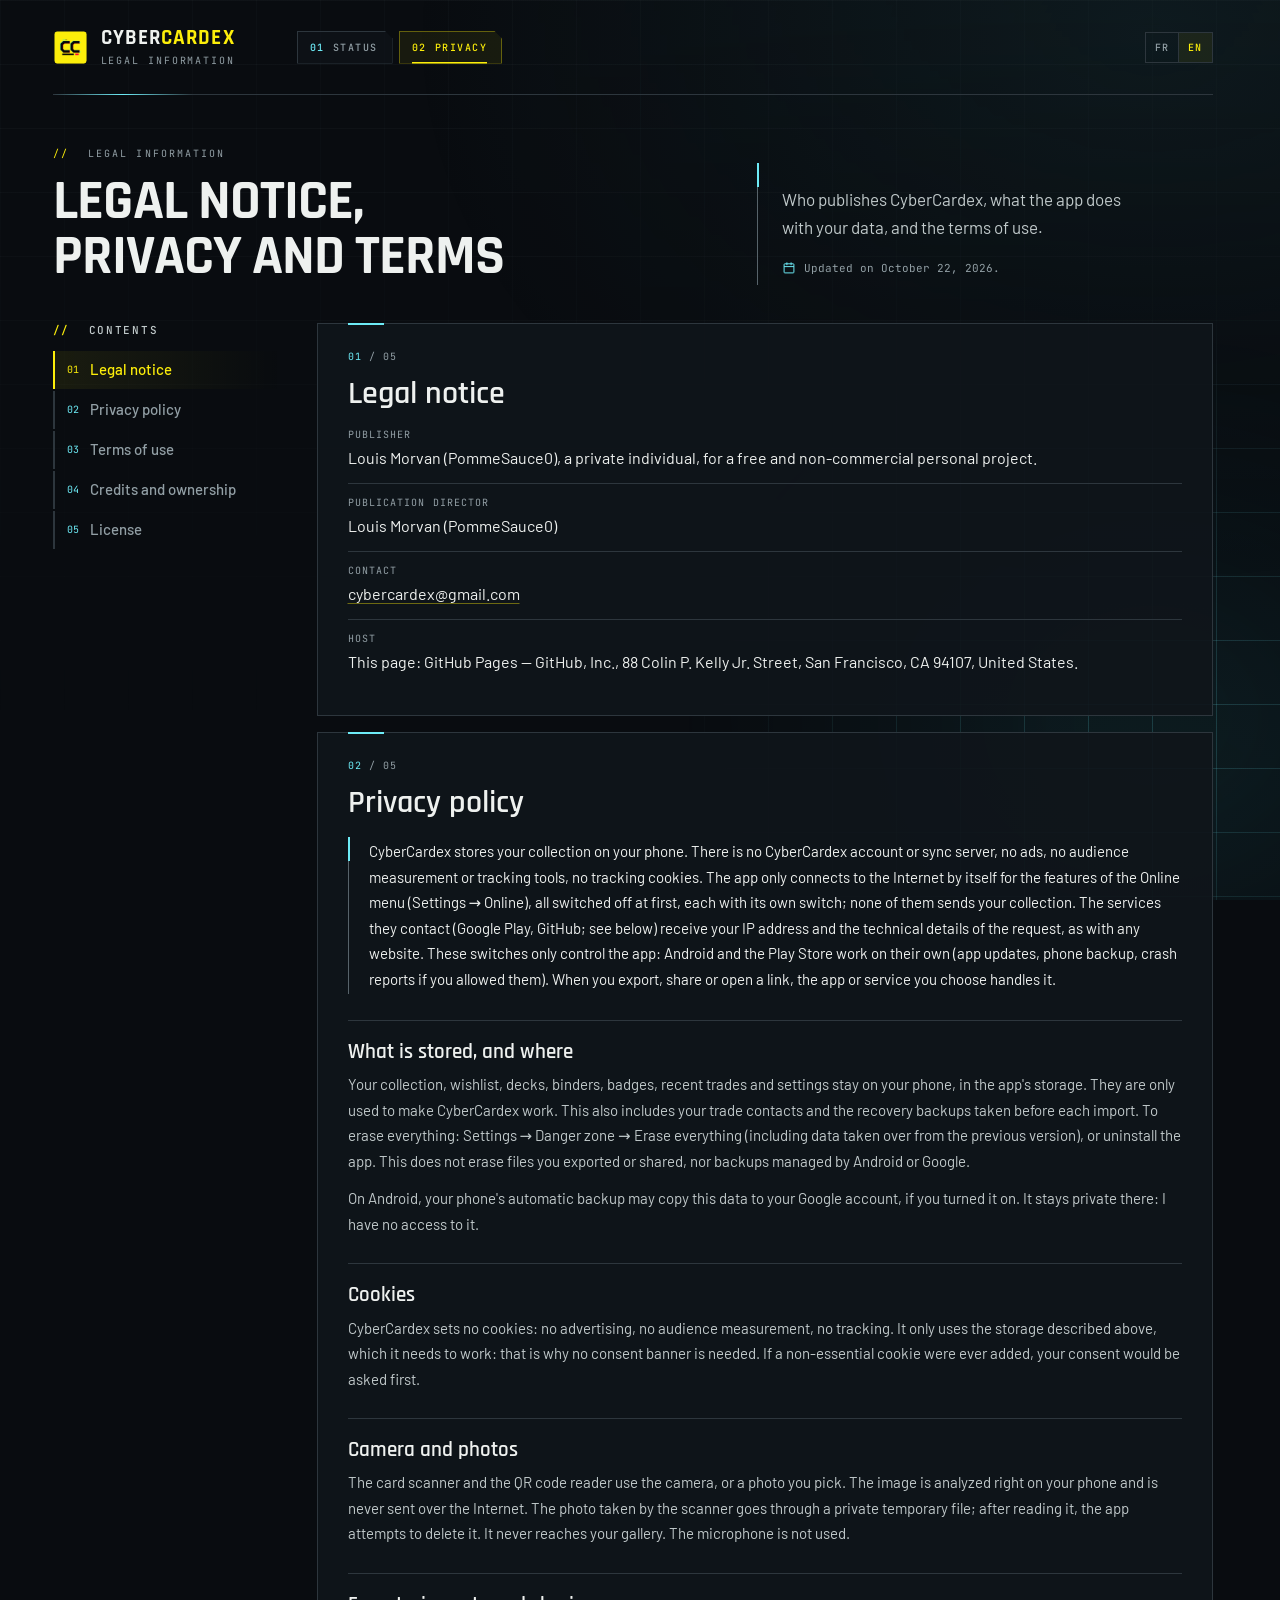
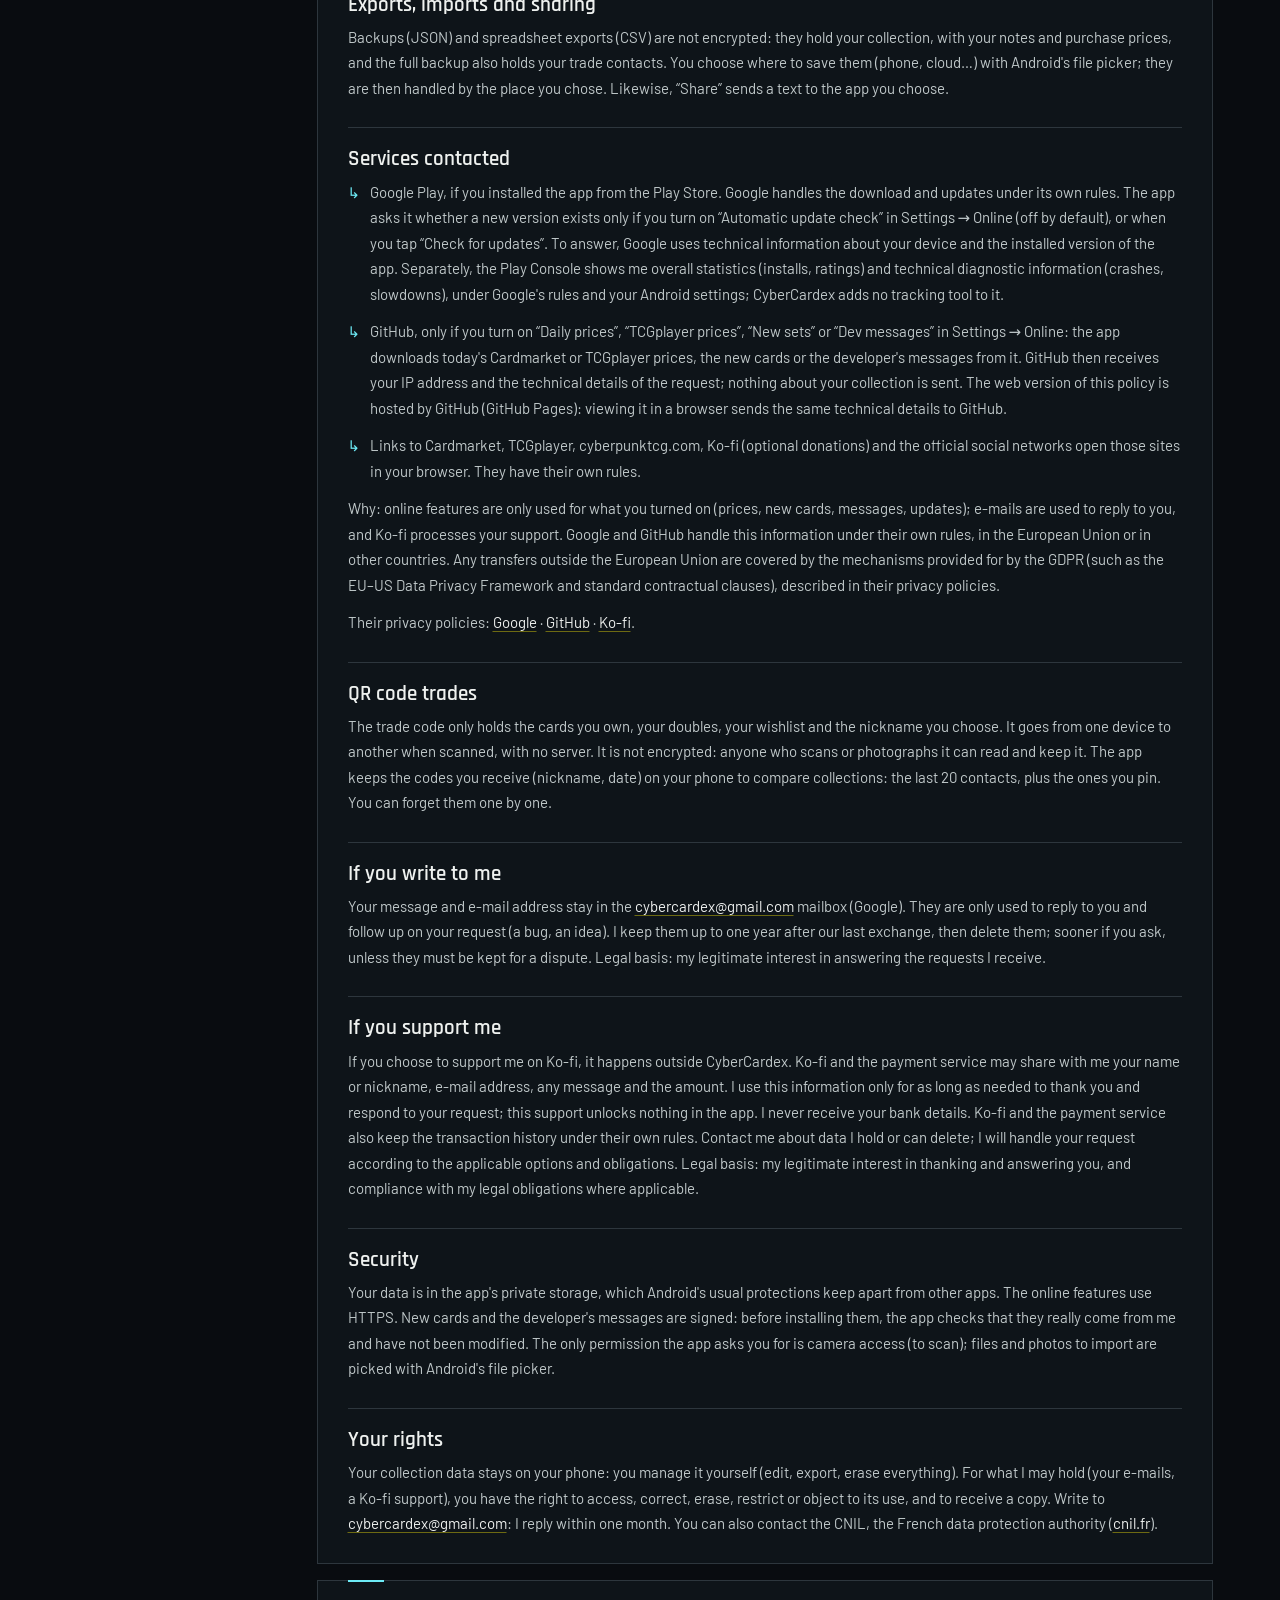
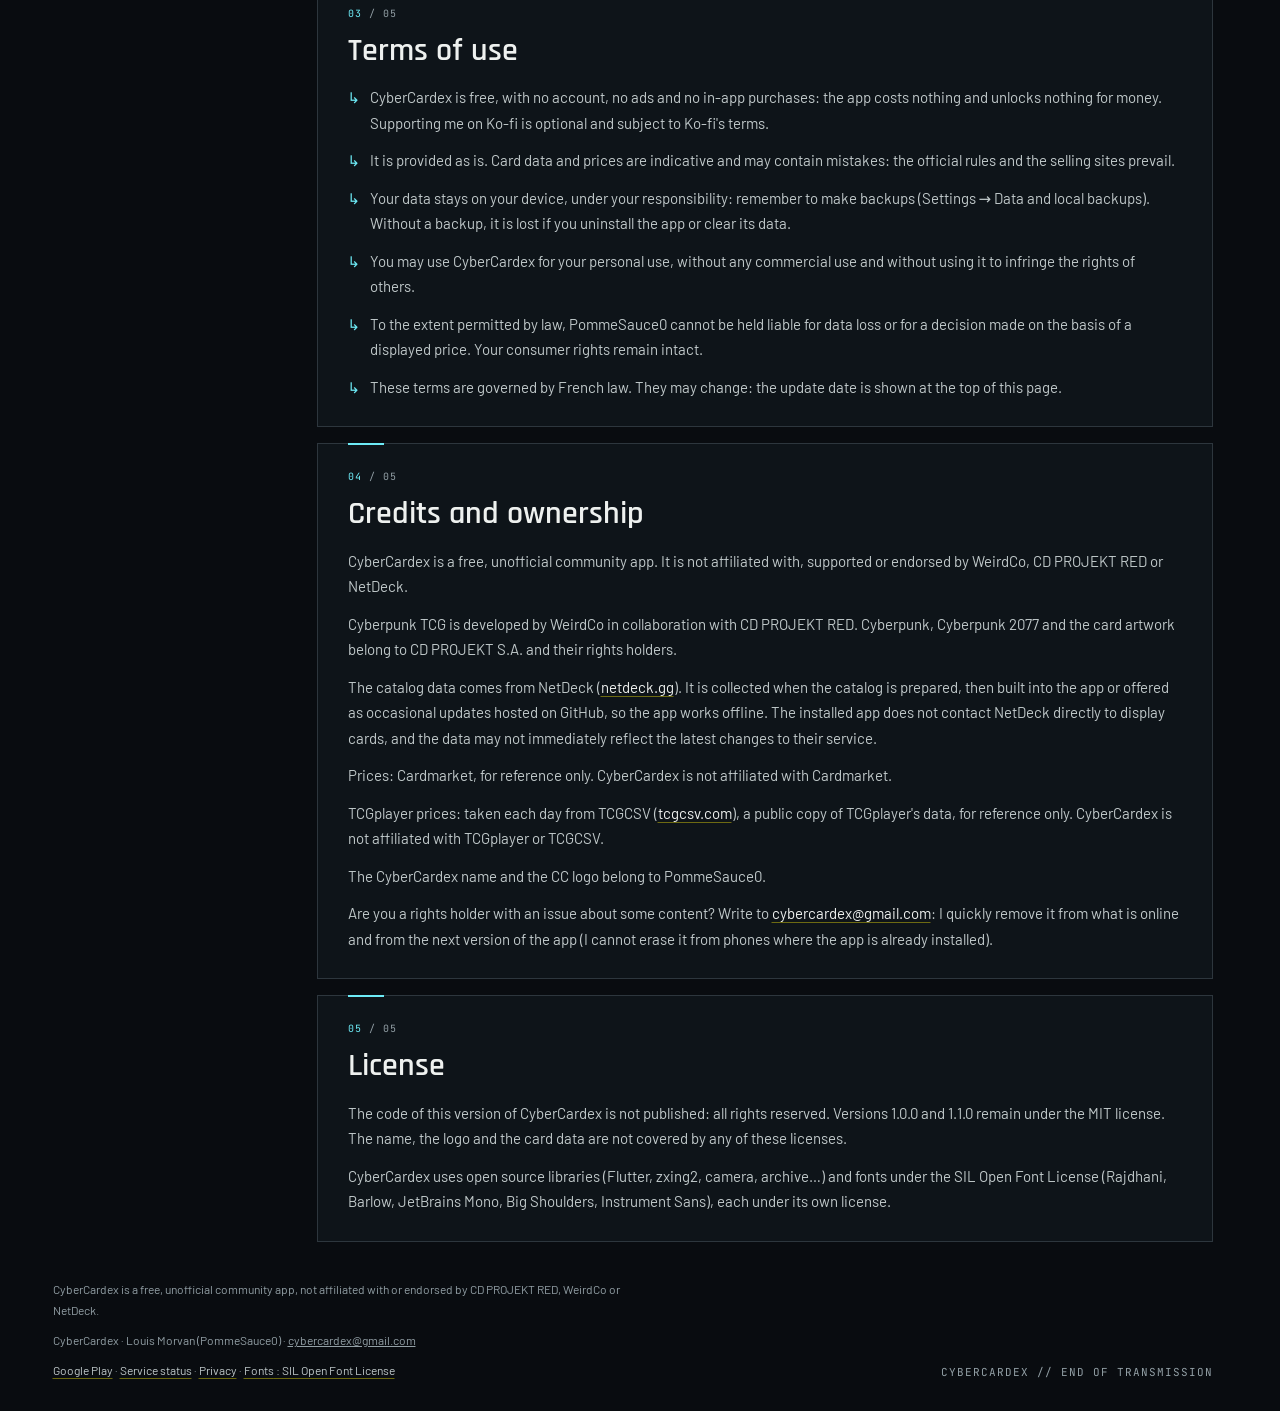
==== commit 32bb603e: "fix: harmonize page backgrounds navigation and footers" ====
--- a/index.html
+++ b/index.html
@@ -10,8 +10,7 @@
 <link rel="preload" href="commun/polices/Rajdhani-Bold.woff2" as="font" type="font/woff2" crossorigin>
 <!-- Couleurs, polices, fond animé, bandeau, navigation et pied de page communs au site. -->
 <link rel="stylesheet" href="commun/site.css">
-<style>/* Une langue à la fois (sans JavaScript, les deux restent lisibles). */
-html[data-lang="fr"] .lang-en, html[data-lang="en"] .lang-fr { display: none !important; }
+<style>
 h1.long { font-size: clamp(34px, 4.4vw, 56px); line-height: .98; letter-spacing: -1px; max-width: 16ch; }
 
 /* Sommaire collé à gauche, la section à l'écran en jaune ; feuilles comme les cartes de la page de statut. */
@@ -255,10 +254,11 @@
   </main>
   <footer>
     <div>
-      <p>CyberCardex · Louis Morvan (PommeSauce0) · <a href="mailto:cybercardex@gmail.com">cybercardex@gmail.com</a></p>
-      <p class="legal-links"><a href="https://play.google.com/store/apps/details?id=app.cybercardex" rel="noopener">Google Play</a> · <a href="statut.html"><span class="lang-fr">État des services</span><span class="lang-en">Service status</span></a> · <a href="commun/polices/LICENSES.txt"><span class="lang-fr">Polices</span><span class="lang-en">Fonts</span> : SIL Open Font License</a></p>
+      <p><span class="lang-fr">CyberCardex est une application communautaire gratuite et non officielle, ni affiliée ni approuvée par CD PROJEKT RED, WeirdCo ou NetDeck.</span><span class="lang-en">CyberCardex is a free, unofficial community app, not affiliated with or endorsed by CD PROJEKT RED, WeirdCo or NetDeck.</span></p>
+      <p class="footer-contact">CyberCardex · Louis Morvan (PommeSauce0) · <a href="mailto:cybercardex@gmail.com">cybercardex@gmail.com</a></p>
+      <p class="legal-links"><a href="https://play.google.com/store/apps/details?id=app.cybercardex" rel="noopener">Google Play</a> · <a href="statut.html"><span class="lang-fr">État des services</span><span class="lang-en">Service status</span></a> · <a href="./"><span class="lang-fr">Confidentialité</span><span class="lang-en">Privacy</span></a> · <a href="commun/polices/LICENSES.txt"><span class="lang-fr">Polices</span><span class="lang-en">Fonts</span> : SIL Open Font License</a></p>
     </div>
-    <span class="end-mark"><span class="lang-fr">CYBERCARDEX // FIN DE TRANSMISSION</span><span class="lang-en">CYBERCARDEX // END OF TRANSMISSION</span></span>
+    <div class="transmission"><span class="end-mark"><span class="lang-fr">CYBERCARDEX // FIN DE TRANSMISSION</span><span class="lang-en">CYBERCARDEX // END OF TRANSMISSION</span></span></div>
   </footer>
 </div>
 <script>
--- a/commun/site.css
+++ b/commun/site.css
@@ -19,21 +19,22 @@
   --mono: "JetBrains Mono", monospace;
 }
 * { box-sizing: border-box; }
-html { scroll-behavior: smooth; scroll-padding-top: 24px; }
+html { scroll-behavior: smooth; scroll-padding-top: 24px; scrollbar-gutter: stable; }
+/* Une langue visible sur toutes les pages, y compris dans le pied de page commun. */
+html[data-lang="fr"] .lang-en, html[data-lang="en"] .lang-fr { display: none !important; }
 
 /* Fond : halo cyan en haut à droite, grille fixe qui s'efface vers le bas, grille lumineuse qui dérive lentement. */
 body {
-  margin: 0; min-width: 280px; color: var(--text); background: var(--bg);
+  margin: 0; color: var(--text); background: var(--bg);
   font: 16px/1.55 var(--body); -webkit-font-smoothing: antialiased; isolation: isolate;
-  background-image:
-    radial-gradient(ellipse at 90% 4%, #16303566, transparent 45%),
-    linear-gradient(#ffffff03 1px, transparent 1px);
-  background-size: auto, 64px 64px;
 }
 body::before {
   content: ""; position: fixed; inset: 0; z-index: -1; pointer-events: none;
-  background-image: linear-gradient(#9cbdc707 1px, transparent 1px), linear-gradient(90deg, #9cbdc707 1px, transparent 1px);
-  background-size: 64px 64px;
+  /* Le halo et les grilles ont la taille de l'écran, même sur un long document. */
+  background-image: radial-gradient(ellipse at 90% 4%, #16303566, transparent 45%),
+    linear-gradient(#ffffff03 1px, transparent 1px),
+    linear-gradient(#9cbdc707 1px, transparent 1px), linear-gradient(90deg, #9cbdc707 1px, transparent 1px);
+  background-size: auto, 64px 64px, 64px 64px, 64px 64px;
   -webkit-mask-image: linear-gradient(#000, transparent 85%);
   mask-image: linear-gradient(#000, transparent 85%);
 }
@@ -69,8 +70,8 @@
 
 /* Bandeau du haut : marque, navigation entre les pages, langue. Un trait cyan balaie le filet du bas. */
 .top {
-  position: relative; flex-shrink: 0; display: flex; align-items: center; justify-content: space-between; gap: 24px;
-  padding: 25px 0; border-bottom: 1px solid var(--line);
+  position: relative; flex-shrink: 0; display: grid; grid-template-columns: 220px minmax(0, 1fr) auto;
+  align-items: center; gap: 24px; min-height: 95px; padding: 25px 0; border-bottom: 1px solid var(--line);
 }
 .top::after {
   content: ""; position: absolute; bottom: -1px; left: 0; width: 100%; height: 1px; pointer-events: none;
@@ -79,14 +80,15 @@
 }
 @keyframes signal-sweep { from { background-position: -140px 0; } to { background-position: calc(100% + 140px) 0; } }
 .identity { display: flex; gap: 13px; align-items: center; min-width: 0; color: inherit; text-decoration: none; }
+.identity > div { min-width: 0; }
 .brand-mark { display: block; width: 35px; height: 35px; flex: none; border-radius: 22%; object-fit: contain; }
-.brand-name { font: 700 21px/1 var(--display); letter-spacing: 1.1px; }
+.brand-name { font: 700 21px/1 var(--display); letter-spacing: 1.1px; white-space: nowrap; }
 .brand-name span { color: var(--yellow); }
-.brand-label { margin-top: 6px; font: 400 10px/1.3 var(--mono); letter-spacing: 1.9px; color: var(--muted); text-transform: uppercase; }
+.brand-label { margin-top: 6px; font: 400 10px/1.3 var(--mono); letter-spacing: 1.9px; color: var(--muted); text-transform: uppercase; white-space: nowrap; overflow: hidden; text-overflow: ellipsis; }
 .top-meta { display: flex; align-items: center; gap: 20px; }
 
 /* Navigation : onglets à coin coupé, la page ouverte en jaune. */
-.site-nav { display: flex; gap: 6px; margin-right: auto; margin-left: 28px; }
+.site-nav { display: flex; gap: 6px; margin: 0; }
 .site-nav a {
   --cut: 8px; position: relative; display: inline-flex; align-items: center; gap: 8px; padding: 9px 14px 9px 12px;
   color: var(--muted); text-decoration: none; font: 500 10px var(--mono); letter-spacing: 1.5px; text-transform: uppercase;
@@ -119,7 +121,7 @@
 .hero-copy::before { content: ""; position: absolute; top: 0; left: -1px; width: 2px; height: 24px; background: var(--cyan); }
 .hero-copy p { margin: 0; max-width: 34ch; color: var(--soft); font-size: 17px; line-height: 1.65; }
 .hero-copy strong { font-weight: 500; color: var(--text); }
-.hero-copy .local { display: inline-flex; align-items: center; gap: 8px; margin-top: 18px; color: var(--muted); font: 400 10px/1.7 var(--mono); }
+.hero-copy .local { display: inline-flex; align-items: center; gap: 8px; margin-top: 18px; color: var(--muted); font: 400 11px/1.7 var(--mono); }
 .local svg { width: 14px; height: 14px; flex: none; color: var(--cyan); }
 
 .section-heading { display: flex; justify-content: space-between; align-items: center; gap: 16px; padding: 37px 0 15px; }
@@ -127,23 +129,27 @@
 .section-heading h2 span { color: var(--yellow); margin-right: 13px; }
 .section-heading .section-meta { font: 400 10px var(--mono); letter-spacing: 1.2px; color: var(--muted); text-transform: uppercase; }
 
-footer { flex-shrink: 0; display: grid; grid-template-columns: 1fr auto; gap: 28px; align-items: end; margin-top: auto; padding: 29px 0 30px; }
-footer p { margin: 0; max-width: 86ch; color: var(--muted); font-size: 11px; line-height: 1.8; }
+footer { flex-shrink: 0; display: grid; grid-template-columns: minmax(0, 1fr) auto; gap: 28px; align-items: end; margin-top: auto; padding: 29px 0 30px; }
+footer p { margin: 0; max-width: 86ch; color: var(--muted); font-size: 12px; line-height: 1.8; overflow-wrap: anywhere; }
+.footer-contact { margin-top: 8px; }
 .legal-links { margin-top: 8px !important; }
 .legal-links a { color: var(--soft); text-decoration: underline; text-decoration-color: #fcee0a66; text-underline-offset: 3px; }
 .legal-links a:hover { color: var(--yellow); }
-footer .end-mark { color: #77888e; font: 400 10px var(--mono); letter-spacing: 2px; white-space: nowrap; }
+footer .transmission { justify-self: end; max-width: 100%; }
+footer .end-mark { display: block; margin: 0; padding: 0; border: 0; background: none; color: var(--muted); font: 400 11px/1.6 var(--mono); letter-spacing: 1px; overflow-wrap: anywhere; text-align: left; }
+footer button.end-mark { cursor: pointer; }
+footer button.end-mark:hover { color: var(--cyan); }
 
 @media (min-width: 1500px) { .hero { padding-top: 66px; padding-bottom: 44px; } }
-@media (max-width: 1060px) { .site-nav { margin-left: 16px; } .site-nav a { padding: 9px 11px 9px 10px; letter-spacing: 1px; } }
+@media (max-width: 1060px) { .site-nav a { padding: 9px 11px 9px 10px; letter-spacing: 1px; } }
 @media (max-width: 930px) {
   .page { width: calc(100% - 48px); }
   .hero { grid-template-columns: 1.15fr 1fr; gap: 28px; padding-top: 40px; }
   h1 { font-size: clamp(44px, 7.4vw, 66px); letter-spacing: -2px; }
   .hero-copy p { font-size: 15px; }
   /* La navigation passe sur sa propre ligne, sous la marque. */
-  .top { flex-wrap: wrap; row-gap: 16px; }
-  .site-nav { order: 3; width: 100%; margin: 0; }
+  .top { grid-template-columns: minmax(0, 1fr) auto; row-gap: 16px; min-height: 0; }
+  .site-nav { grid-column: 1 / -1; grid-row: 2; width: 100%; }
   .site-nav a { flex: 1; justify-content: center; }
 }
 @media (max-width: 650px) {
@@ -162,6 +168,14 @@
   .section-heading h2 { font-size: 10px; letter-spacing: 1.1px; }
   .section-heading .section-meta { font-size: 10px; letter-spacing: .6px; }
   footer { grid-template-columns: 1fr; gap: 18px; padding-top: 24px; }
+  footer .transmission { justify-self: start; }
+}
+@media (max-width: 360px) {
+  .top { column-gap: 8px; }
+  .brand-name { font-size: 16px; }
+  .brand-mark { width: 26px; height: 26px; }
+  .identity { gap: 7px; }
+  .site-nav a { gap: 5px; padding-right: 8px; padding-left: 8px; letter-spacing: .5px; }
 }
 
 /* Mouvement réduit demandé par le téléphone : tout est immobile. */
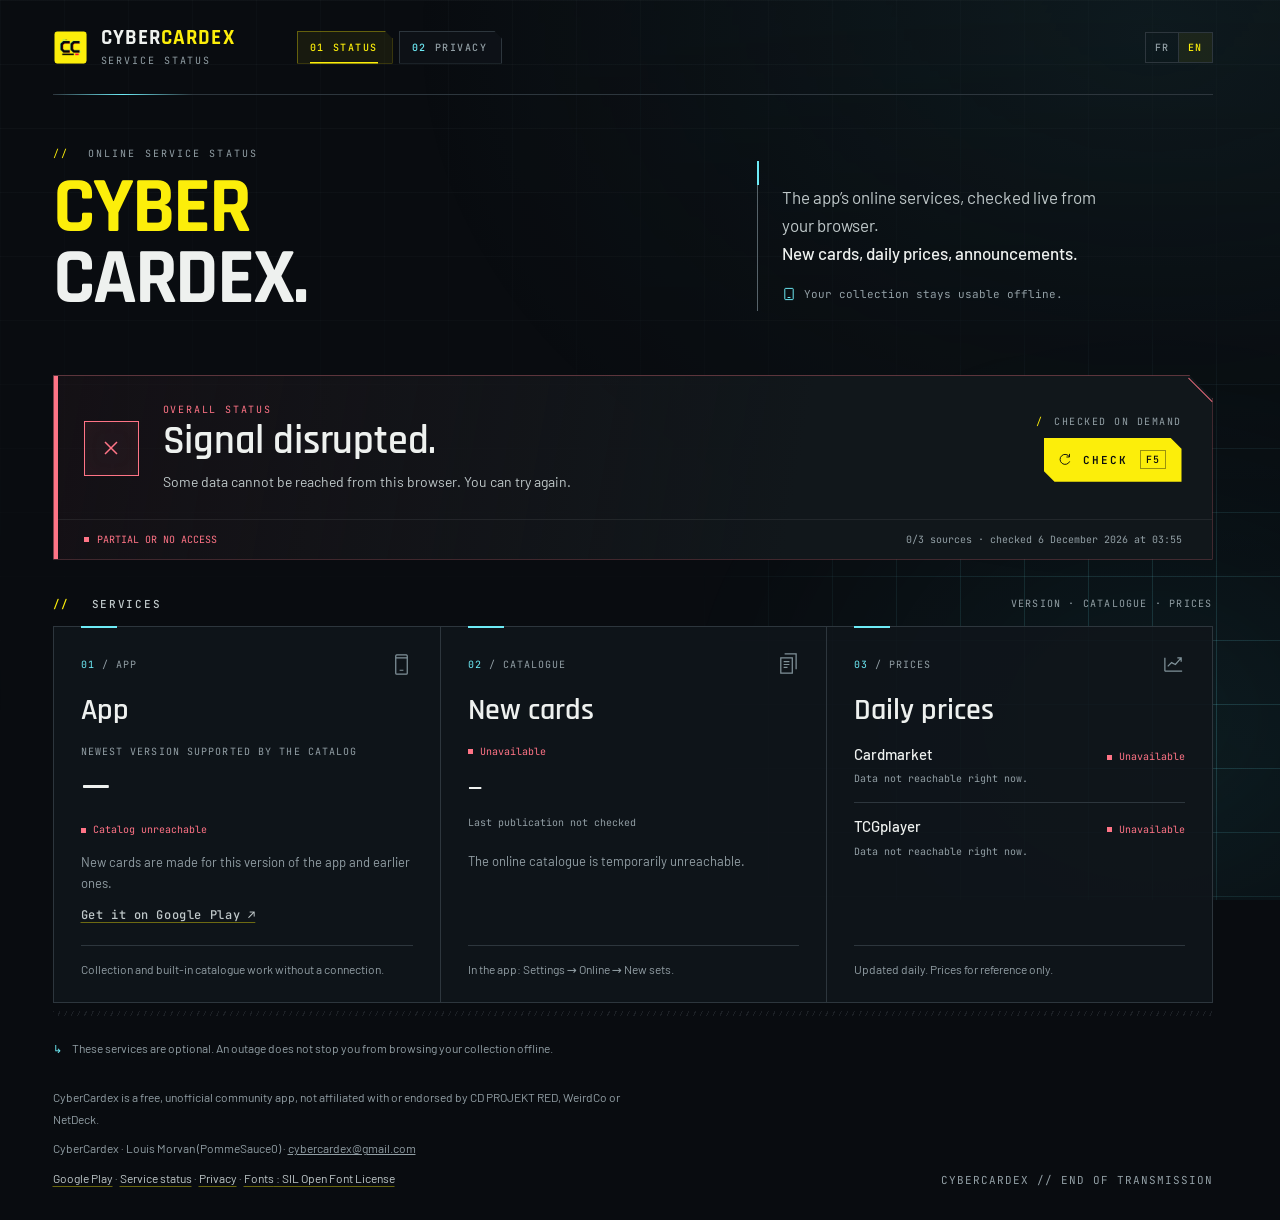
==== commit d51b4188: "La racine du site devient la page de statut (index.html) ; la confidentialité reste sur confidential" ====
--- a/index.html
+++ b/index.html
@@ -2,294 +2,688 @@
 <html lang="fr">
 <head>
 <meta charset="utf-8">
-<meta name="viewport" content="width=device-width, initial-scale=1">
+<meta name="viewport" content="width=device-width,initial-scale=1">
+<meta name="robots" content="noindex,nofollow">
+<meta name="referrer" content="no-referrer">
 <meta name="theme-color" content="#090c10">
-<title>CyberCardex — confidentialité / privacy</title>
-<meta name="description" content="CyberCardex : mentions légales et politique de confidentialité de l'app Android. Legal notice and privacy policy.">
+<meta name="description" content="La version annoncée, le catalogue et la fraîcheur des prix de CyberCardex, en un coup d'œil.">
+<title>CyberCardex — État des services</title>
 <link rel="icon" type="image/png" href="commun/icon.png">
 <link rel="preload" href="commun/polices/Rajdhani-Bold.woff2" as="font" type="font/woff2" crossorigin>
 <!-- Couleurs, polices, fond animé, bandeau, navigation et pied de page communs au site. -->
 <link rel="stylesheet" href="commun/site.css">
 <style>
-h1.long { font-size: clamp(34px, 4.4vw, 56px); line-height: .98; letter-spacing: -1px; max-width: 16ch; }
-
-/* Sommaire collé à gauche, la section à l'écran en jaune ; feuilles comme les cartes de la page de statut. */
-.doc { display: grid; grid-template-columns: 230px minmax(0, 1fr); gap: 34px; align-items: start; padding-bottom: 8px; }
-.toc { position: sticky; top: 24px; display: flex; flex-direction: column; gap: 2px; }
-.toc-title { margin: 0 0 12px; font: 500 11px var(--mono); letter-spacing: 1.7px; text-transform: uppercase; color: var(--soft); }
-.toc-title span { color: var(--yellow); margin-right: 10px; }
-.toc a {
-  display: flex; gap: 11px; padding: 9px 12px; border-left: 2px solid var(--line); color: var(--muted);
-  text-decoration: none; font: 500 15px/1.3 var(--body); transition: color .15s, border-color .15s, background .15s;
-}
-.toc a span { font: 400 10px/2 var(--mono); color: var(--cyan); }
-.toc a:hover { color: var(--text); border-left-color: #57636a; }
-.toc a.active { color: var(--yellow); border-left-color: var(--yellow); background: linear-gradient(90deg, #fcee0a12, transparent); }
-.toc a.active span { color: var(--yellow); }
-
-.sheet { position: relative; padding: 26px 30px 14px; border: 1px solid var(--line); background: #10151be8; scroll-margin-top: 20px; }
-.sheet + .sheet { margin-top: 16px; }
-.sheet::before { content: ""; position: absolute; top: -1px; left: 30px; width: 36px; height: 2px; background: var(--cyan); }
-.sheet .sheet-number { margin: 0; font: 400 10px var(--mono); color: var(--muted); letter-spacing: 1px; }
-.sheet-number span { color: var(--cyan); }
-.sheet h2 { margin: 14px 0 18px; font: 600 32px/1.05 var(--display); }
-.sheet h3 { margin: 26px 0 8px; padding-top: 18px; border-top: 1px solid var(--line); font: 600 21px/1.2 var(--display); }
-.sheet p, .sheet li { margin: 0 0 12px; color: var(--soft); font-size: 15px; line-height: 1.7; }
-.sheet h2, .sheet h3, .sheet p, .sheet li, .sheet dd { overflow-wrap: anywhere; }
-.sheet a { color: var(--text); text-decoration: underline; text-decoration-color: #fcee0a66; text-underline-offset: 3px; }
-.sheet a:hover { color: var(--yellow); }
-.sheet .lead { position: relative; padding: 2px 0 2px 20px; border-left: 1px solid #57636a; color: var(--text); }
-.sheet .lead::before { content: ""; position: absolute; top: 0; left: -1px; width: 2px; height: 24px; background: var(--cyan); }
-.sheet ul { list-style: none; padding: 0; margin: 0 0 12px; }
-.sheet li { position: relative; padding-left: 22px; }
-.sheet li::before { content: "↳"; position: absolute; left: 0; color: var(--cyan); }
-.sheet dl { margin: 0 0 14px; }
-.sheet dl div { padding: 12px 0; border-top: 1px solid var(--line); }
-.sheet dl div:first-child { border-top: 0; padding-top: 0; }
-.sheet dt { font: 400 10px var(--mono); color: var(--muted); letter-spacing: 1.1px; text-transform: uppercase; }
-.sheet dd { margin: 5px 0 0; color: var(--text); }
-
-@media (max-width: 930px) {
-  /* Sommaire en barre défilante collée en haut. */
-  .doc { grid-template-columns: 1fr; gap: 14px; }
-  .toc {
-    top: 0; z-index: 5; flex-direction: row; gap: 4px; overflow-x: auto; scrollbar-width: none;
-    margin: 0 -24px; padding: 10px 24px; background: linear-gradient(var(--bg) 78%, transparent);
-  }
-  .toc-title { display: none; }
-  .toc a { flex: none; border-left: 0; border-bottom: 2px solid var(--line); white-space: nowrap; font-size: 14px; }
-  .toc a:hover { border-bottom-color: #57636a; }
-  .toc a.active { border-bottom-color: var(--yellow); background: linear-gradient(0deg, #fcee0a12, transparent); }
-  .sheet { scroll-margin-top: 70px; }
-}
-@media (max-width: 650px) {
-  .toc { margin: 0 -18px; padding: 10px 18px; }
-  .sheet { padding: 22px 20px 10px; }
-  .sheet::before { left: 20px; }
-  .sheet h2 { font-size: 28px; }
-}
+  /* Propre à la page de statut. Le Blackwall passe la grille qui dérive (commun/site.css) au rouge. */
+  body[data-blackwall="true"]::after {
+    background-image: radial-gradient(ellipse at center, #ff254329, transparent 60%),
+      linear-gradient(#ff365b40 1px, transparent 1px),
+      linear-gradient(90deg, #ff365b40 1px, transparent 1px);
+  }
+  .blackwall-echo {
+    position: fixed; inset: 0; z-index: -1; pointer-events: none; opacity: 0;
+    background:
+      linear-gradient(#ff345b55, #ff345b00) 13% 24% / 2px 28% no-repeat,
+      linear-gradient(#ff345b00, #ff345b66, #ff345b00) 84% 50% / 3px 47% no-repeat,
+      repeating-linear-gradient(0deg, transparent 0 28px, #ff345b28 28px 30px, transparent 30px 44px) 92% 50% / 36px 65% no-repeat,
+      radial-gradient(ellipse at 85% 60%, #a600202b, transparent 60%);
+  }
+  body[data-blackwall="true"] .blackwall-echo { opacity: 1; animation: blackwall-echo 4.8s ease-in-out both; }
+  @keyframes blackwall-echo {
+    0%, 100% { opacity: 0; transform: translateY(0); }
+    22%, 65% { opacity: 1; }
+    100% { transform: translateY(-18px); }
+  }
+  .on-demand { font: 400 10px var(--mono); letter-spacing: 1.5px; color: var(--muted); text-transform: uppercase; }
+  .on-demand::before { content: "/"; padding-right: 11px; color: var(--yellow); }
+  .status {
+    --signal: var(--yellow); position: relative; border: 1px solid #414a43;
+    background: linear-gradient(100deg, #fcee0a08, #11171b 64%);
+    clip-path: polygon(0 0, calc(100% - 23px) 0, 100% 23px, 100% 100%, 0 100%);
+  }
+  .status[data-tone="ok"] { --signal: var(--green); border-color: #3e6650; background: linear-gradient(100deg, #9aefb60b, #11171b 64%); }
+  .status[data-tone="warning"] { --signal: var(--yellow); border-color: #6b6630; background: linear-gradient(100deg, #fcee0a0d, #11171b 64%); }
+  .status[data-tone="error"] { --signal: var(--red); border-color: #78434b; background: linear-gradient(100deg, #ff74860c, #11171b 64%); }
+  .status::before { content: ""; position: absolute; inset: 0 auto 0 0; width: 4px; background: var(--signal); }
+  .status::after {
+    content: ""; position: absolute; right: 11px; top: -3px; width: 1px; height: 34px;
+    transform: rotate(-45deg); background: var(--signal);
+  }
+  .status-main { display: grid; grid-template-columns: 55px minmax(0, 1fr) auto; align-items: center; gap: 24px; padding: 27px 30px 25px; }
+  .status-actions { display: flex; flex-direction: column; align-items: flex-end; gap: 10px; }
+  .signal-icon {
+    display: grid; place-items: center; width: 55px; height: 55px; flex: none;
+    border: 1px solid currentColor; color: var(--signal);
+    background: color-mix(in srgb, var(--signal) 5%, transparent);
+    box-shadow: inset 0 0 18px color-mix(in srgb, var(--signal) 4%, transparent);
+  }
+  .signal-icon svg { width: 28px; height: 28px; }
+  .signal-icon .icon-ok, .signal-icon .icon-error { display: none; }
+  .status[data-tone="ok"] .icon-ok, .status[data-tone="error"] .icon-error { display: block; }
+  .status[data-tone="ok"] .icon-pending, .status[data-tone="error"] .icon-pending { display: none; }
+  .status-kicker { margin: 0 0 5px; color: var(--signal); font: 400 10px var(--mono); letter-spacing: 1.8px; text-transform: uppercase; }
+  .status h2 { margin: 0; font: 600 clamp(29px, 3.4vw, 40px)/1.05 var(--display); letter-spacing: -.2px; }
+  .status-detail { margin: 8px 0 0; color: var(--soft); font-size: 14px; line-height: 1.6; }
+  .status-bottom {
+    display: flex; gap: 18px; justify-content: space-between; align-items: center; padding: 11px 30px;
+    border-top: 1px solid #ffffff12; color: var(--muted); font: 400 10px/1.7 var(--mono);
+  }
+  .status-bottom .reading { color: var(--signal); display: inline-flex; gap: 8px; align-items: center; }
+  .reading::before { content: ""; width: 5px; height: 5px; background: currentColor; }
+  .services { display: grid; grid-template-columns: repeat(3, minmax(0, 1fr)); border: 1px solid var(--line); background: #10151be8; }
+  .service { min-width: 0; position: relative; display: flex; flex-direction: column; padding: 26px 27px 23px; }
+  .service + .service { border-left: 1px solid var(--line); }
+  .service::before { content: ""; position: absolute; top: -1px; left: 27px; width: 36px; height: 2px; background: var(--cyan); }
+  .service-head { display: flex; align-items: center; justify-content: space-between; margin-bottom: 19px; }
+  .service-number { font: 400 10px var(--mono); color: var(--muted); letter-spacing: 1px; }
+  .service-number span { color: var(--cyan); }
+  .service-icon { width: 23px; height: 23px; color: #809299; }
+  .service h3 { font: 600 30px/1 var(--display); margin: 0 0 20px; }
+  .datum-caption { font: 400 10px var(--mono); color: var(--muted); letter-spacing: 1.1px; text-transform: uppercase; }
+  .version { display: block; margin: 7px 0 11px; font: 600 50px/.95 var(--display); color: var(--text); font-variant-numeric: tabular-nums; overflow-wrap: anywhere; }
+  .service-copy { color: var(--muted); font-size: 13px; line-height: 1.65; margin: 0; }
+  .service-note { margin: 17px 0 0; padding-top: 13px; border-top: 1px solid var(--line); color: var(--muted); font-size: 12px; line-height: 1.6; }
+  .service .service-note:last-child { margin-top: auto; padding-top: 14px; }
+  .application-copy { margin-bottom: 22px; }
+  .badge {
+    display: inline-flex; align-items: center; gap: 7px; width: fit-content;
+    color: var(--muted); font: 400 10px/1.4 var(--mono);
+  }
+  .badge::before { content: ""; flex: none; width: 5px; height: 5px; background: currentColor; }
+  .badge[data-tone="ok"] { color: var(--green); }
+  .badge[data-tone="warning"], .badge[data-tone="pending"] { color: var(--yellow); }
+  .badge[data-tone="error"] { color: var(--red); }
+  .latest { margin-top: 10px; color: var(--soft); }
+  .latest::before { content: "↳ "; color: var(--cyan); }
+  .catalogue-date { color: var(--text); font: 500 24px/1.2 var(--display); margin: 16px 0 2px; }
+  .catalogue-rev { margin: 12px 0 0; font: 500 11px/1.5 var(--mono); letter-spacing: .6px; color: var(--yellow); }
+  .catalogue-time { color: var(--muted); font: 400 10px/1.6 var(--mono); margin-bottom: 20px; }
+  .market { padding-bottom: 15px; }
+  .market + .market { padding-top: 14px; border-top: 1px solid var(--line); }
+  .market-head { display: flex; justify-content: space-between; flex-wrap: wrap; gap: 7px 12px; align-items: baseline; }
+  .market-name { font: 500 15px var(--body); }
+  .market-date { color: var(--muted); font: 400 10px/1.7 var(--mono); margin: 6px 0 0; }
+  .service-bottom { margin-top: 17px; }
+  .bottom-rule { height: 5px; margin-top: 8px; background: repeating-linear-gradient(115deg, #7d8a912b 0 1px, transparent 1px 6px); }
+  .transmission { position: relative; }
+  /* Blackwall : terminal NetWatch en surimpression, titre corrompu, léger tremblement. Pas de flash. */
+  .blackwall-term {
+    position: fixed; left: 50%; bottom: max(7vh, 24px); z-index: 30; width: min(540px, calc(100% - 36px));
+    transform: translate(-50%, 12px); opacity: 0; pointer-events: none; transition: opacity .35s, transform .35s;
+    margin: 0; padding: 16px 18px 15px; background: #13070cf2; border: 1px solid #ff345b66; border-left: 3px solid #ff345b;
+    color: #ff9aaa; font: 400 12px/1.85 var(--mono); letter-spacing: .4px; white-space: pre-wrap;
+    box-shadow: 0 0 0 1px #000, 0 20px 80px #ff003c2e;
+    clip-path: polygon(0 0, calc(100% - 16px) 0, 100% 16px, 100% 100%, 16px 100%, 0 calc(100% - 16px));
+  }
+  body[data-blackwall="true"] .blackwall-term { opacity: 1; transform: translate(-50%, 0); pointer-events: auto; }
+  .blackwall-term .head { display: flex; justify-content: space-between; gap: 12px; margin-bottom: 8px; padding-bottom: 8px;
+    border-bottom: 1px solid #ff345b33; color: #ff345b; font-weight: 500; letter-spacing: 2px; }
+  .blackwall-term .caret::after { content: "▌"; color: #ff345b; animation: caret 1s steps(1) infinite; }
+  .blackwall-term .cut { color: #ff345b; letter-spacing: 2px; }
+  .blackwall-term .note { margin-top: 8px; padding-top: 7px; border-top: 1px solid #ff345b26; color: #b98a93; font-size: 10.5px; letter-spacing: .3px; }
+  body[data-blackwall="true"] h1 .cyber { color: #ff345b; text-shadow: 3px 0 #00f0ff55; }
+  body[data-blackwall="true"] h1 .cardex { color: #ffb3bf; }
+  body[data-blackwall="true"] .top::after { background-image: linear-gradient(90deg, transparent, #ff345b, transparent); }
+  body[data-blackwall="true"] .page { animation: bw-shake .32s steps(2, end) 2; }
+  body[data-blackwall="true"] .status, body[data-blackwall="true"] .services { filter: saturate(.4) brightness(.8); transition: filter .4s; }
+  @keyframes bw-shake { 0% { transform: translate(0); } 33% { transform: translate(-3px, 1px); } 66% { transform: translate(2px, -1px); } }
+  @keyframes caret { 50% { opacity: 0; } }
+  /* Annonces écrites à la main (annonces.json) : bord de couleur selon le niveau. */
+  .notices .section-heading { padding-top: 0; }
+  .notice { position: relative; padding: 17px 22px 18px; border: 1px solid var(--line); border-left: 3px solid var(--cyan); background: #10151be8; }
+  .notice + .notice { margin-top: 10px; }
+  .notice[data-level="attention"] { border-left-color: var(--yellow); }
+  .notice[data-level="panne"] { border-left-color: var(--red); }
+  .notice .when { margin: 0 0 7px; font: 400 10px var(--mono); letter-spacing: 1.2px; text-transform: uppercase; color: var(--muted); }
+  .notice .when b { font-weight: 500; color: var(--cyan); }
+  .notice[data-level="attention"] .when b { color: var(--yellow); }
+  .notice[data-level="panne"] .when b { color: var(--red); }
+  .notice h3 { margin: 0 0 6px; font: 600 23px/1.15 var(--display); }
+  .notice p.body { margin: 0; color: var(--soft); font-size: 14px; line-height: 1.6; white-space: pre-line; }
+  .notices + .status { margin-top: 26px; }
+  .store-link { margin-top: 12px; width: fit-content; color: var(--soft); font: 500 12px var(--mono); letter-spacing: .6px; text-decoration: underline; text-decoration-color: #fcee0a66; text-underline-offset: 3px; }
+  .store-link:hover { color: var(--yellow); }
+  .offline-note { display: flex; gap: 10px; align-items: baseline; margin: 23px 0 0; color: var(--muted); font-size: 12px; line-height: 1.6; }
+  .offline-note > span:first-child { color: var(--cyan); font: 400 11px var(--mono); }
+  /* Bouton « Vérifier » : plaque jaune à coins coupés, repère [F5], balayage pendant la lecture. */
+  .refresh {
+    --cut: 11px; position: relative; display: inline-flex; align-items: center; gap: 11px;
+    height: 44px; padding: 0 16px 0 13px; border: 0; cursor: pointer;
+    color: var(--bg); background: var(--yellow);
+    font: 600 11px var(--mono); letter-spacing: 2.2px; text-transform: uppercase;
+    clip-path: polygon(0 0, calc(100% - var(--cut)) 0, 100% var(--cut), 100% 100%, var(--cut) 100%, 0 calc(100% - var(--cut)));
+    transition: background .15s, color .15s;
+  }
+  .refresh svg { width: 15px; height: 15px; flex: none; }
+  .refresh .key { padding: 2px 5px; border: 1px solid #090c1066; font-weight: 500; letter-spacing: 1px; font-size: 10px; }
+  /* Trait de coupe dans le coin, comme les panneaux de l'app. */
+  .refresh::before { content: ""; position: absolute; right: 3px; top: -4px; width: 1px; height: 22px; background: var(--bg); transform: rotate(-45deg); opacity: .5; }
+  .refresh:hover { background: #fff36a; }
+  .refresh:hover #refresh-label { text-shadow: 1.5px 0 #ff003c88, -1.5px 0 #00f0ff88; }
+  .refresh:active { transform: translateY(1px); }
+  .refresh:focus-visible { outline: 2px solid var(--cyan); outline-offset: 4px; }
+  .refresh:disabled { cursor: progress; color: var(--yellow); background: #fcee0a14; }
+  .refresh:disabled .key { border-color: #fcee0a55; }
+  .refresh:disabled::after {
+    content: ""; position: absolute; inset: 0; pointer-events: none;
+    background: linear-gradient(90deg, transparent, #fcee0a40, transparent) no-repeat; background-size: 40% 100%;
+    animation: refresh-scan 1.1s linear infinite;
+  }
+  .refresh:disabled svg { animation: rotate 1.7s linear infinite; }
+  @keyframes refresh-scan { from { background-position: -40% 0; } to { background-position: 140% 0; } }
+  .status[data-busy="true"] .icon-pending { animation: rotate 5s linear infinite; }
+  noscript p { padding: 18px; border: 1px solid var(--yellow); color: var(--yellow); }
+  @keyframes rotate { to { transform: rotate(360deg); } }
+  @media (max-width: 930px) {
+    .service { padding: 23px 19px; }
+    .service::before { left: 19px; }
+    .service h3 { font-size: 27px; }
+    .market-head { display: block; }
+    .market-head .badge { margin-top: 5px; }
+  }
+  @media (max-width: 650px) {
+    .refresh { height: 42px; padding: 0 12px 0 10px; gap: 8px; letter-spacing: 1.6px; }
+    .refresh .key { display: none; }
+    .refresh svg { width: 13px; height: 13px; }
+    .status-main { grid-template-columns: 36px minmax(0, 1fr); padding: 23px 21px; gap: 15px; align-items: start; }
+    .status-actions { grid-column: 2; align-items: flex-start; }
+    .on-demand { font-size: 10px; letter-spacing: .5px; }
+    .signal-icon { width: 36px; height: 36px; margin-top: 3px; }
+    .signal-icon svg { width: 21px; height: 21px; }
+    .status h2 { font-size: 30px; line-height: 1.05; }
+    .status-detail { font-size: 13px; }
+    .status-bottom { padding: 11px 21px; flex-direction: column; align-items: flex-start; gap: 3px; font-size: 10px; }
+    .services { grid-template-columns: 1fr; }
+    .service { padding: 23px; }
+    .service + .service { border-left: 0; border-top: 1px solid var(--line); }
+    .service::before { left: 23px; }
+    .service-head { margin-bottom: 14px; }
+    .service h3 { margin-bottom: 16px; font-size: 31px; }
+    .version { font-size: 47px; }
+    .market-head { display: flex; }
+    .market-head .badge { margin-top: 0; }
+  }
 </style>
-<script>
-// Langue avant l'affichage : #fr / #en dans l'adresse, sinon le choix fait sur le site, sinon celle du navigateur.
-(() => {
-  let lang = location.hash.startsWith('#en') ? 'en' : location.hash.startsWith('#fr') ? 'fr' : null;
-  if (!lang) { try { lang = localStorage.getItem('ccx-lang'); } catch {} }
-  if (lang !== 'fr' && lang !== 'en') lang = (navigator.language || 'fr').toLowerCase().startsWith('fr') ? 'fr' : 'en';
-  document.documentElement.dataset.lang = lang;
-  document.documentElement.lang = lang;
-})();
-</script>
 </head>
 <body>
-<a href="#contenu" class="skip"><span class="lang-fr">Aller au contenu</span><span class="lang-en">Skip to content</span></a>
+<div class="blackwall-echo" aria-hidden="true"></div>
+<div class="blackwall-term" id="blackwall" role="alert" aria-live="assertive"></div>
+<a href="#services" class="skip" data-i18n="skip">Aller aux services</a>
 <div class="page">
   <header class="top">
     <a class="identity" href="./">
       <img class="brand-mark" src="commun/icon.png" width="35" height="35" alt="" aria-hidden="true">
-      <div><div class="brand-name">CYBER<span>CARDEX</span></div><div class="brand-label"><span class="lang-fr">Informations légales</span><span class="lang-en">Legal information</span></div></div>
+      <div><div class="brand-name">CYBER<span>CARDEX</span></div><div class="brand-label" data-i18n="brandLabel">État des services</div></div>
     </a>
     <nav class="site-nav" aria-label="Pages">
-      <a href="statut.html"><span>01</span> <b class="lang-fr">Statut</b><b class="lang-en">Status</b></a>
-      <a href="./" aria-current="page"><span>02</span> <b class="lang-fr">Confidentialité</b><b class="lang-en">Privacy</b></a>
+      <a href="./" aria-current="page"><span>01</span> <b data-i18n="navStatus">Statut</b></a>
+      <a href="confidentialite.html"><span>02</span> <b data-i18n="navPrivacy">Confidentialité</b></a>
     </nav>
     <div class="top-meta">
       <div class="lang" role="group" aria-label="Langue / Language"><button type="button" data-lang="fr">FR</button><button type="button" data-lang="en">EN</button></div>
     </div>
   </header>
-  <main id="contenu">
-<div class="lang-fr" lang="fr">
-<section class="hero">
-<div><p class="eyebrow"><span>//</span> Informations légales</p><h1 class="long">Mentions légales, confidentialité et conditions</h1></div>
-<div class="hero-copy"><p>Qui édite CyberCardex, ce que l’app fait de tes données et les règles d’utilisation.</p>
-<span class="local"><svg viewBox="0 0 20 20" fill="none" stroke="currentColor" stroke-width="1.4" aria-hidden="true"><rect x="3" y="4" width="14" height="13" rx="1"/><path d="M3 8h14M7 2v4M13 2v4"/></svg>Mise à jour le 22 octobre 2026.</span></div>
-</section>
-<div class="doc">
-<nav class="toc" aria-label="Sommaire"><p class="toc-title"><span>//</span> Sommaire</p>
-<a href="#fr-1"><span>01</span>Mentions légales</a>
-<a href="#fr-2"><span>02</span>Politique de confidentialité</a>
-<a href="#fr-3"><span>03</span>Conditions d'utilisation</a>
-<a href="#fr-4"><span>04</span>Crédits et propriété</a>
-<a href="#fr-5"><span>05</span>Licence</a>
-</nav>
-<div class="sheets">
-<section class="sheet" id="fr-1">
-<p class="sheet-number"><span>01</span> / 05</p>
-<h2>Mentions légales</h2>
-<dl>
-<div><dt>Éditeur</dt><dd>Louis Morvan (PommeSauce0), particulier, pour un projet personnel gratuit et non commercial.</dd></div>
-<div><dt>Directeur de la publication</dt><dd>Louis Morvan (PommeSauce0)</dd></div>
-<div><dt>Contact</dt><dd><a href="mailto:cybercardex@gmail.com">cybercardex@gmail.com</a></dd></div>
-<div><dt>Hébergeur</dt><dd>Cette page : GitHub Pages — GitHub, Inc., 88 Colin P. Kelly Jr. Street, San Francisco, CA 94107, États-Unis.</dd></div>
-</dl>
-</section>
-<section class="sheet" id="fr-2">
-<p class="sheet-number"><span>02</span> / 05</p>
-<h2>Politique de confidentialité</h2>
-<p class="lead">CyberCardex enregistre ta collection sur ton téléphone. Il n'y a ni compte CyberCardex ni serveur de synchronisation, ni publicité, ni outil de mesure d'audience ou de suivi, ni cookie de suivi. L'app ne se connecte d'elle-même à Internet que pour les fonctions du menu En ligne (Réglages → En ligne), toutes coupées au départ, chacune avec son interrupteur ; aucune n'envoie ta collection. Les services qu'elles contactent (Google Play, GitHub ; voir plus bas) reçoivent ton adresse IP et les informations techniques de la demande, comme pour n'importe quel site. Ces interrupteurs ne règlent que l'app : Android et le Play Store ont leur propre fonctionnement (mises à jour de l'app, sauvegarde du téléphone, rapports de plantage si tu les as autorisés). Quand tu exportes, partages ou ouvres un lien, c'est l'application ou le service que tu choisis qui s'en charge.</p>
-<h3>Ce qui est enregistré, et où</h3>
-<p>Ta collection, ta wishlist, tes decks, tes classeurs, tes badges, tes échanges récents et tes réglages restent sur ton téléphone, dans le stockage de l'app. Ils servent seulement à faire fonctionner CyberCardex. Cela comprend aussi tes contacts d'échange et les copies de secours prises avant chaque import. Pour tout effacer : Réglages → Zone sensible → Tout effacer (y compris les données reprises de l'ancienne version), ou désinstaller l'app. Cela n'efface pas les fichiers que tu as exportés ou partagés, ni les sauvegardes gérées par Android ou Google.</p>
-<p>Sur Android, la sauvegarde automatique du téléphone peut copier ces données dans ton compte Google, si tu l'as activée. Elles y restent privées : je n'y ai pas accès.</p>
-<h3>Cookies</h3>
-<p>CyberCardex ne dépose aucun cookie : ni publicité, ni mesure d'audience, ni suivi. Il utilise seulement le stockage décrit plus haut, indispensable à son fonctionnement : c'est pourquoi aucun bandeau de consentement n'est nécessaire. Si un cookie non indispensable était ajouté un jour, ton accord serait demandé avant.</p>
-<h3>La caméra et les photos</h3>
-<p>Le scanner de cartes et le lecteur de QR code utilisent la caméra, ou une photo que tu choisis. L'image est analysée directement sur ton téléphone et n'est jamais envoyée sur Internet. La photo prise par le scanner passe par un fichier temporaire privé de l'app, dont l'app demande la suppression dès qu'elle l'a lue ; elle n'arrive jamais dans ta galerie. Le micro n'est pas utilisé.</p>
-<h3>Exports, imports et partages</h3>
-<p>Les sauvegardes (JSON) et les exports tableur (CSV) ne sont pas chiffrés : ils contiennent ta collection, avec tes notes et tes prix d'achat, et la sauvegarde complète contient aussi tes contacts d'échange. Tu choisis où les enregistrer (téléphone, cloud…) avec le sélecteur de fichiers d'Android ; ils restent alors sous la responsabilité de l'endroit choisi. De même, « Partager » envoie un texte à l'application que tu choisis.</p>
-<h3>Les services contactés</h3>
-<ul><li>Google Play, si tu as installé l'app depuis le Play Store. Google traite le téléchargement et les mises à jour selon ses propres règles. L'app lui demande s'il existe une nouvelle version seulement si tu allumes « Recherche automatique de mises à jour » dans Réglages → En ligne (coupée par défaut), ou si tu appuies sur « Rechercher une mise à jour ». Pour répondre, Google utilise des informations techniques sur ton appareil et sur la version installée de l'app. De son côté, la Play Console me montre des statistiques globales (nombre d'installations, notes) et des informations techniques de diagnostic (plantages, lenteurs), selon les règles de Google et tes réglages Android ; CyberCardex n'y ajoute aucun outil de suivi.</li><li>GitHub, seulement si tu allumes « Prix du jour », « Prix TCGplayer », « Nouvelles séries » ou « Messages du dev » dans Réglages → En ligne : l'app y télécharge les prix Cardmarket ou TCGplayer du jour, les nouvelles cartes ou les messages du développeur. GitHub reçoit alors ton adresse IP et les informations techniques de la demande ; rien sur ta collection n'est envoyé. La version web de cette politique est hébergée par GitHub (GitHub Pages) : la consulter dans un navigateur transmet les mêmes informations techniques à GitHub.</li><li>Les liens vers Cardmarket, TCGplayer, cyberpunktcg.com, Ko-fi (dons facultatifs) et les réseaux officiels ouvrent ces sites dans ton navigateur. Ils ont leurs propres règles.</li></ul>
-<p>Pourquoi : les fonctions en ligne servent uniquement à ce que tu as allumé (prix, nouvelles cartes, messages, mises à jour) ; les e-mails servent à te répondre, et Ko-fi traite tes soutiens. Google et GitHub traitent ces informations selon leurs propres règles, dans l'Union européenne ou dans d'autres pays. Les éventuels transferts hors de l'Union européenne sont encadrés par les mécanismes prévus par le RGPD (comme le cadre de protection des données UE–États-Unis et les clauses contractuelles types), décrits dans leurs politiques de confidentialité.</p>
-<p>Leurs politiques de confidentialité : <a href="https://policies.google.com/privacy">Google</a> · <a href="https://docs.github.com/site-policy/privacy-policies/github-general-privacy-statement">GitHub</a> · <a href="https://more.ko-fi.com/privacy">Ko-fi</a>.</p>
-<h3>Les échanges par QR code</h3>
-<p>Le code d'échange contient seulement tes cartes possédées, tes doubles, ta wishlist et le pseudo que tu choisis. Il passe d'un appareil à l'autre quand on le scanne, sans aucun serveur. Il n'est pas chiffré : toute personne qui le scanne ou le photographie peut le lire et le garder. L'app garde sur ton téléphone les codes reçus (pseudo, date) pour comparer vos collections : les 20 derniers contacts, plus ceux que tu épingles. Tu peux les oublier un par un.</p>
-<h3>Si tu m'écris</h3>
-<p>Ton message et ton adresse e-mail restent dans la boîte <a href="mailto:cybercardex@gmail.com">cybercardex@gmail.com</a> (Google). Ils servent seulement à te répondre et à suivre ta demande (un bug, une idée). Je les garde jusqu'à un an après notre dernier échange, puis je les supprime ; plus tôt si tu me le demandes, sauf s'il faut les garder pour un litige. Base légale : mon intérêt légitime à répondre aux demandes qu'on m'envoie.</p>
-<h3>Si tu me soutiens</h3>
-<p>Si tu choisis de me soutenir sur Ko-fi, cela se passe en dehors de CyberCardex. Ko-fi et le service de paiement peuvent me communiquer ton nom ou pseudo, ton adresse e-mail, ton éventuel message et le montant. Je m'en sers seulement le temps de te remercier et de répondre à ta demande ; ce soutien ne débloque rien dans l'app. Je ne reçois jamais tes coordonnées bancaires. L'historique des transactions est aussi conservé par Ko-fi et le service de paiement, selon leurs propres règles. Pour les données que je détiens ou que je peux supprimer, contacte-moi : je traite ta demande selon les possibilités et obligations applicables. Base légale : mon intérêt légitime à te remercier et à te répondre, et le respect de mes obligations légales le cas échéant.</p>
-<h3>Sécurité</h3>
-<p>Tes données sont dans le stockage privé de l'app, que les protections habituelles d'Android isolent des autres applications. Les fonctions en ligne passent en HTTPS. Les nouvelles cartes et les messages du développeur sont signés : avant de les installer, l'app vérifie qu'ils viennent bien de moi et n'ont pas été modifiés. La seule autorisation que l'app te demande est l'accès à l'appareil photo (pour scanner) ; les fichiers et photos à importer sont choisis avec le sélecteur d'Android.</p>
-<h3>Tes droits</h3>
-<p>Tes données de collection restent sur ton téléphone : c'est toi qui les gères (modifier, exporter, tout effacer). Pour ce que je peux détenir (tes e-mails, un soutien Ko-fi), tu as le droit d'y accéder, de les corriger, de les faire effacer, d'en limiter l'usage ou de t'y opposer, et d'en recevoir une copie. Écris à <a href="mailto:cybercardex@gmail.com">cybercardex@gmail.com</a> : je réponds dans un délai d'un mois. Tu peux aussi saisir la CNIL (<a href="https://www.cnil.fr/">cnil.fr</a>).</p>
-</section>
-<section class="sheet" id="fr-3">
-<p class="sheet-number"><span>03</span> / 05</p>
-<h2>Conditions d'utilisation</h2>
-<ul><li>CyberCardex est gratuit, sans compte, sans publicité et sans achat dans l'app : l'app ne coûte rien et ne débloque rien contre de l'argent. Un soutien sur Ko-fi est facultatif et se fait selon les règles de Ko-fi.</li><li>Il est fourni tel quel. Les données des cartes et les prix sont indicatifs et peuvent contenir des erreurs : les règles officielles et les sites de vente font foi.</li><li>Tes données restent sur ton appareil, sous ta responsabilité : pense à faire des sauvegardes (Réglages → Données et sauvegardes locales). Sans sauvegarde, elles sont perdues si tu désinstalles l'app ou effaces ses données.</li><li>Tu peux utiliser CyberCardex pour ton usage personnel, sans en faire un usage commercial ni t'en servir pour porter atteinte aux droits d'autrui.</li><li>Dans les limites permises par la loi, PommeSauce0 ne peut être tenu responsable d'une perte de données ou d'une décision prise d'après un prix affiché. Tes droits de consommateur restent entiers.</li><li>Ces conditions relèvent du droit français. Elles peuvent évoluer : la date de mise à jour figure en haut de cette page.</li></ul>
-</section>
-<section class="sheet" id="fr-4">
-<p class="sheet-number"><span>04</span> / 05</p>
-<h2>Crédits et propriété</h2>
-<p>CyberCardex est une application communautaire gratuite et non officielle. Elle n'est ni affiliée, ni soutenue, ni approuvée par WeirdCo, CD PROJEKT RED ou NetDeck.</p>
-<p>Cyberpunk TCG est développé par WeirdCo en collaboration avec CD PROJEKT RED. Cyberpunk, Cyberpunk 2077 et les visuels des cartes appartiennent à CD PROJEKT S.A. et à leurs ayants droit.</p>
-<p>Les données du catalogue proviennent de NetDeck (<a href="https://netdeck.gg/">netdeck.gg</a>). Elles sont récupérées lors de la préparation du catalogue, puis intégrées à l'application ou proposées sous forme de mises à jour ponctuelles hébergées sur GitHub, afin de permettre une utilisation hors ligne. L'application installée ne contacte pas directement NetDeck pour afficher les cartes, et les données peuvent ne pas refléter immédiatement les dernières modifications de leur service.</p>
-<p>Prix : Cardmarket, à titre indicatif. CyberCardex n'est pas affilié à Cardmarket.</p>
-<p>Prix TCGplayer : repris chaque jour de TCGCSV (<a href="https://tcgcsv.com/">tcgcsv.com</a>), une copie publique des données de TCGplayer, à titre indicatif. CyberCardex n'est affilié ni à TCGplayer ni à TCGCSV.</p>
-<p>Le nom CyberCardex et le logo CC appartiennent à PommeSauce0.</p>
-<p>Tu es ayant droit et un contenu te pose problème ? Écris à <a href="mailto:cybercardex@gmail.com">cybercardex@gmail.com</a> : je le retire rapidement de ce qui est en ligne et de la prochaine version de l'app (je ne peux pas l'effacer des téléphones où l'app est déjà installée).</p>
-</section>
-<section class="sheet" id="fr-5">
-<p class="sheet-number"><span>05</span> / 05</p>
-<h2>Licence</h2>
-<p>Le code de cette version de CyberCardex n'est pas publié : tous droits réservés. Les versions 1.0.0 et 1.1.0 restent sous licence MIT. Le nom, le logo et les données des cartes ne sont couverts par aucune de ces licences.</p>
-<p>CyberCardex utilise des bibliothèques open source (Flutter, zxing2, camera, archive…) et des polices sous licence SIL Open Font (Rajdhani, Barlow, JetBrains Mono, Big Shoulders, Instrument Sans), chacune sous sa propre licence.</p>
-</section>
-</div></div></div>
-
-<div class="lang-en" lang="en">
-<section class="hero">
-<div><p class="eyebrow"><span>//</span> Legal information</p><h1 class="long">Legal notice, privacy and terms</h1></div>
-<div class="hero-copy"><p>Who publishes CyberCardex, what the app does with your data, and the terms of use.</p>
-<span class="local"><svg viewBox="0 0 20 20" fill="none" stroke="currentColor" stroke-width="1.4" aria-hidden="true"><rect x="3" y="4" width="14" height="13" rx="1"/><path d="M3 8h14M7 2v4M13 2v4"/></svg>Updated on October 22, 2026.</span></div>
-</section>
-<div class="doc">
-<nav class="toc" aria-label="Contents"><p class="toc-title"><span>//</span> Contents</p>
-<a href="#en-1"><span>01</span>Legal notice</a>
-<a href="#en-2"><span>02</span>Privacy policy</a>
-<a href="#en-3"><span>03</span>Terms of use</a>
-<a href="#en-4"><span>04</span>Credits and ownership</a>
-<a href="#en-5"><span>05</span>License</a>
-</nav>
-<div class="sheets">
-<section class="sheet" id="en-1">
-<p class="sheet-number"><span>01</span> / 05</p>
-<h2>Legal notice</h2>
-<dl>
-<div><dt>Publisher</dt><dd>Louis Morvan (PommeSauce0), a private individual, for a free and non-commercial personal project.</dd></div>
-<div><dt>Publication director</dt><dd>Louis Morvan (PommeSauce0)</dd></div>
-<div><dt>Contact</dt><dd><a href="mailto:cybercardex@gmail.com">cybercardex@gmail.com</a></dd></div>
-<div><dt>Host</dt><dd>This page: GitHub Pages — GitHub, Inc., 88 Colin P. Kelly Jr. Street, San Francisco, CA 94107, United States.</dd></div>
-</dl>
-</section>
-<section class="sheet" id="en-2">
-<p class="sheet-number"><span>02</span> / 05</p>
-<h2>Privacy policy</h2>
-<p class="lead">CyberCardex stores your collection on your phone. There is no CyberCardex account or sync server, no ads, no audience measurement or tracking tools, no tracking cookies. The app only connects to the Internet by itself for the features of the Online menu (Settings → Online), all switched off at first, each with its own switch; none of them sends your collection. The services they contact (Google Play, GitHub; see below) receive your IP address and the technical details of the request, as with any website. These switches only control the app: Android and the Play Store work on their own (app updates, phone backup, crash reports if you allowed them). When you export, share or open a link, the app or service you choose handles it.</p>
-<h3>What is stored, and where</h3>
-<p>Your collection, wishlist, decks, binders, badges, recent trades and settings stay on your phone, in the app's storage. They are only used to make CyberCardex work. This also includes your trade contacts and the recovery backups taken before each import. To erase everything: Settings → Danger zone → Erase everything (including data taken over from the previous version), or uninstall the app. This does not erase files you exported or shared, nor backups managed by Android or Google.</p>
-<p>On Android, your phone's automatic backup may copy this data to your Google account, if you turned it on. It stays private there: I have no access to it.</p>
-<h3>Cookies</h3>
-<p>CyberCardex sets no cookies: no advertising, no audience measurement, no tracking. It only uses the storage described above, which it needs to work: that is why no consent banner is needed. If a non-essential cookie were ever added, your consent would be asked first.</p>
-<h3>Camera and photos</h3>
-<p>The card scanner and the QR code reader use the camera, or a photo you pick. The image is analyzed right on your phone and is never sent over the Internet. The photo taken by the scanner goes through a private temporary file; after reading it, the app attempts to delete it. It never reaches your gallery. The microphone is not used.</p>
-<h3>Exports, imports and sharing</h3>
-<p>Backups (JSON) and spreadsheet exports (CSV) are not encrypted: they hold your collection, with your notes and purchase prices, and the full backup also holds your trade contacts. You choose where to save them (phone, cloud…) with Android's file picker; they are then handled by the place you chose. Likewise, “Share” sends a text to the app you choose.</p>
-<h3>Services contacted</h3>
-<ul><li>Google Play, if you installed the app from the Play Store. Google handles the download and updates under its own rules. The app asks it whether a new version exists only if you turn on “Automatic update check” in Settings → Online (off by default), or when you tap “Check for updates”. To answer, Google uses technical information about your device and the installed version of the app. Separately, the Play Console shows me overall statistics (installs, ratings) and technical diagnostic information (crashes, slowdowns), under Google's rules and your Android settings; CyberCardex adds no tracking tool to it.</li><li>GitHub, only if you turn on “Daily prices”, “TCGplayer prices”, “New sets” or “Dev messages” in Settings → Online: the app downloads today's Cardmarket or TCGplayer prices, the new cards or the developer's messages from it. GitHub then receives your IP address and the technical details of the request; nothing about your collection is sent. The web version of this policy is hosted by GitHub (GitHub Pages): viewing it in a browser sends the same technical details to GitHub.</li><li>Links to Cardmarket, TCGplayer, cyberpunktcg.com, Ko-fi (optional donations) and the official social networks open those sites in your browser. They have their own rules.</li></ul>
-<p>Why: online features are only used for what you turned on (prices, new cards, messages, updates); e-mails are used to reply to you, and Ko-fi processes your support. Google and GitHub handle this information under their own rules, in the European Union or in other countries. Any transfers outside the European Union are covered by the mechanisms provided for by the GDPR (such as the EU–US Data Privacy Framework and standard contractual clauses), described in their privacy policies.</p>
-<p>Their privacy policies: <a href="https://policies.google.com/privacy">Google</a> · <a href="https://docs.github.com/site-policy/privacy-policies/github-general-privacy-statement">GitHub</a> · <a href="https://more.ko-fi.com/privacy">Ko-fi</a>.</p>
-<h3>QR code trades</h3>
-<p>The trade code only holds the cards you own, your doubles, your wishlist and the nickname you choose. It goes from one device to another when scanned, with no server. It is not encrypted: anyone who scans or photographs it can read and keep it. The app keeps the codes you receive (nickname, date) on your phone to compare collections: the last 20 contacts, plus the ones you pin. You can forget them one by one.</p>
-<h3>If you write to me</h3>
-<p>Your message and e-mail address stay in the <a href="mailto:cybercardex@gmail.com">cybercardex@gmail.com</a> mailbox (Google). They are only used to reply to you and follow up on your request (a bug, an idea). I keep them up to one year after our last exchange, then delete them; sooner if you ask, unless they must be kept for a dispute. Legal basis: my legitimate interest in answering the requests I receive.</p>
-<h3>If you support me</h3>
-<p>If you choose to support me on Ko-fi, it happens outside CyberCardex. Ko-fi and the payment service may share with me your name or nickname, e-mail address, any message and the amount. I use this information only for as long as needed to thank you and respond to your request; this support unlocks nothing in the app. I never receive your bank details. Ko-fi and the payment service also keep the transaction history under their own rules. Contact me about data I hold or can delete; I will handle your request according to the applicable options and obligations. Legal basis: my legitimate interest in thanking and answering you, and compliance with my legal obligations where applicable.</p>
-<h3>Security</h3>
-<p>Your data is in the app's private storage, which Android's usual protections keep apart from other apps. The online features use HTTPS. New cards and the developer's messages are signed: before installing them, the app checks that they really come from me and have not been modified. The only permission the app asks you for is camera access (to scan); files and photos to import are picked with Android's file picker.</p>
-<h3>Your rights</h3>
-<p>Your collection data stays on your phone: you manage it yourself (edit, export, erase everything). For what I may hold (your e-mails, a Ko-fi support), you have the right to access, correct, erase, restrict or object to its use, and to receive a copy. Write to <a href="mailto:cybercardex@gmail.com">cybercardex@gmail.com</a>: I reply within one month. You can also contact the CNIL, the French data protection authority (<a href="https://www.cnil.fr/">cnil.fr</a>).</p>
-</section>
-<section class="sheet" id="en-3">
-<p class="sheet-number"><span>03</span> / 05</p>
-<h2>Terms of use</h2>
-<ul><li>CyberCardex is free, with no account, no ads and no in-app purchases: the app costs nothing and unlocks nothing for money. Supporting me on Ko-fi is optional and subject to Ko-fi's terms.</li><li>It is provided as is. Card data and prices are indicative and may contain mistakes: the official rules and the selling sites prevail.</li><li>Your data stays on your device, under your responsibility: remember to make backups (Settings → Data and local backups). Without a backup, it is lost if you uninstall the app or clear its data.</li><li>You may use CyberCardex for your personal use, without any commercial use and without using it to infringe the rights of others.</li><li>To the extent permitted by law, PommeSauce0 cannot be held liable for data loss or for a decision made on the basis of a displayed price. Your consumer rights remain intact.</li><li>These terms are governed by French law. They may change: the update date is shown at the top of this page.</li></ul>
-</section>
-<section class="sheet" id="en-4">
-<p class="sheet-number"><span>04</span> / 05</p>
-<h2>Credits and ownership</h2>
-<p>CyberCardex is a free, unofficial community app. It is not affiliated with, supported or endorsed by WeirdCo, CD PROJEKT RED or NetDeck.</p>
-<p>Cyberpunk TCG is developed by WeirdCo in collaboration with CD PROJEKT RED. Cyberpunk, Cyberpunk 2077 and the card artwork belong to CD PROJEKT S.A. and their rights holders.</p>
-<p>The catalog data comes from NetDeck (<a href="https://netdeck.gg/">netdeck.gg</a>). It is collected when the catalog is prepared, then built into the app or offered as occasional updates hosted on GitHub, so the app works offline. The installed app does not contact NetDeck directly to display cards, and the data may not immediately reflect the latest changes to their service.</p>
-<p>Prices: Cardmarket, for reference only. CyberCardex is not affiliated with Cardmarket.</p>
-<p>TCGplayer prices: taken each day from TCGCSV (<a href="https://tcgcsv.com/">tcgcsv.com</a>), a public copy of TCGplayer's data, for reference only. CyberCardex is not affiliated with TCGplayer or TCGCSV.</p>
-<p>The CyberCardex name and the CC logo belong to PommeSauce0.</p>
-<p>Are you a rights holder with an issue about some content? Write to <a href="mailto:cybercardex@gmail.com">cybercardex@gmail.com</a>: I quickly remove it from what is online and from the next version of the app (I cannot erase it from phones where the app is already installed).</p>
-</section>
-<section class="sheet" id="en-5">
-<p class="sheet-number"><span>05</span> / 05</p>
-<h2>License</h2>
-<p>The code of this version of CyberCardex is not published: all rights reserved. Versions 1.0.0 and 1.1.0 remain under the MIT license. The name, the logo and the card data are not covered by any of these licenses.</p>
-<p>CyberCardex uses open source libraries (Flutter, zxing2, camera, archive…) and fonts under the SIL Open Font License (Rajdhani, Barlow, JetBrains Mono, Big Shoulders, Instrument Sans), each under its own license.</p>
-</section>
-</div></div></div>
-
+
+  <main>
+    <section class="hero" aria-labelledby="page-title">
+      <div>
+        <p class="eyebrow" data-i18n-html="eyebrow"><span>//</span> État des services en ligne</p>
+        <h1 id="page-title" aria-label="CyberCardex"><span class="cyber">CYBER</span><span class="cardex">CARDEX.</span></h1>
+      </div>
+      <div class="hero-copy">
+        <p data-i18n-html="heroCopy">Le catalogue. Les prix.<br><strong>Un point sur le signal.</strong><br>Les informations utiles, en un coup d'œil.</p>
+        <span class="local">
+          <svg viewBox="0 0 20 20" fill="none" stroke="currentColor" stroke-width="1.4" aria-hidden="true"><rect x="4" y="2" width="12" height="16" rx="1"/><path d="M8 15h4"/></svg>
+          <span data-i18n="local">Ta collection reste utilisable hors ligne.</span>
+        </span>
+      </div>
+    </section>
+
+    <section class="notices" id="notices" aria-labelledby="notices-title" hidden>
+      <div class="section-heading">
+        <h2 id="notices-title" data-i18n-html="noticesTitle"><span>//</span> Annonces</h2>
+      </div>
+      <div id="notice-list"></div>
+    </section>
+
+    <section class="status" id="state" data-tone="pending" data-busy="true" aria-labelledby="status-title">
+      <div class="status-main">
+        <div class="signal-icon" aria-hidden="true">
+          <svg class="icon-pending" viewBox="0 0 28 28" fill="none" stroke="currentColor" stroke-width="1.3"><path d="M14 3a11 11 0 1 1-11 11M14 3v6M3 14h6"/><path d="M14 12v4m-2-2h4"/></svg>
+          <svg class="icon-ok" viewBox="0 0 28 28" fill="none" stroke="currentColor" stroke-width="1.5"><path d="m7 14 5 5L22 9"/></svg>
+          <svg class="icon-error" viewBox="0 0 28 28" fill="none" stroke="currentColor" stroke-width="1.5"><path d="m8 8 12 12M20 8 8 20"/></svg>
+        </div>
+        <div role="status" aria-live="polite" aria-atomic="true">
+          <p class="status-kicker" data-i18n="statusKicker">État général</p>
+          <h2 id="status-title">Lecture du signal.</h2>
+          <p class="status-detail" id="status-detail">Vérification du catalogue et des prix…</p>
+        </div>
+        <div class="status-actions">
+          <span class="on-demand" data-i18n="onDemand">Vérification à la demande</span>
+          <button type="button" class="refresh" id="refresh">
+            <svg viewBox="0 0 24 24" fill="none" stroke="currentColor" stroke-width="1.5" aria-hidden="true"><path d="M20 8a8 8 0 1 0 .3 7M20 3v5h-5"/></svg>
+            <span id="refresh-label">Vérifier</span>
+            <span class="key" aria-hidden="true">F5</span>
+          </button>
+        </div>
+      </div>
+      <div class="status-bottom">
+        <span class="reading" id="reading">VÉRIFICATION EN COURS</span>
+        <span id="checked">Dernière vérification : en cours</span>
+      </div>
+    </section>
+
+    <section aria-labelledby="services-title" id="services">
+      <div class="section-heading">
+        <h2 id="services-title" data-i18n-html="servicesTitle"><span>//</span> Les services</h2>
+        <span class="section-meta" data-i18n="sectionMeta">Version · Catalogue · Prix</span>
+      </div>
+      <div class="services" aria-busy="true" id="service-panels">
+        <article class="service" aria-labelledby="application-title">
+          <div class="service-head">
+            <span class="service-number" data-i18n-html="num01"><span>01</span> / APPLICATION</span>
+            <svg class="service-icon" viewBox="0 0 24 24" fill="none" stroke="currentColor" stroke-width="1.3" aria-hidden="true"><rect x="6" y="2" width="12" height="20" rx="1"/><path d="M10 18h4M6 5h12"/></svg>
+          </div>
+          <h3 id="application-title" data-i18n="appTitle">Application</h3>
+          <span class="datum-caption" data-i18n="appCaption">Dernière version annoncée</span>
+          <strong class="version" id="version">—</strong>
+          <span class="badge" id="application-badge" data-tone="pending">Vérification</span>
+          <p class="service-copy" style="margin-top:15px" data-i18n="appCopy">Les nouvelles cartes sont prévues pour cette version de l’app et les précédentes.</p>
+          <a class="store-link application-copy" href="https://play.google.com/store/apps/details?id=app.cybercardex" rel="noopener" data-i18n="playLink">Télécharger sur Google Play ↗</a>
+          <p class="service-note" data-i18n="appNote">Collection et catalogue embarqué utilisables sans connexion.</p>
+        </article>
+
+        <article class="service" aria-labelledby="catalogue-title">
+          <div class="service-head">
+            <span class="service-number" data-i18n-html="num02"><span>02</span> / CATALOGUE</span>
+            <svg class="service-icon" viewBox="0 0 24 24" fill="none" stroke="currentColor" stroke-width="1.3" aria-hidden="true"><path d="M5 5h12v16H5zM9 1h12v16M8 9h6M8 12h6M8 15h4"/></svg>
+          </div>
+          <h3 id="catalogue-title" data-i18n="catTitle">Nouvelles cartes</h3>
+          <span class="badge" id="catalogue-badge" data-tone="pending">Vérification</span>
+          <p class="catalogue-rev" id="catalogue-rev" hidden></p>
+          <p class="catalogue-date" id="catalogue-date">—</p>
+          <p class="catalogue-time" id="catalogue-time">Dernière publication</p>
+          <p class="service-copy" id="catalogue-copy">Consultation du catalogue en ligne…</p>
+          <p class="service-copy latest" id="catalogue-latest" hidden></p>
+          <p class="service-note" data-i18n="catNote">Dans l’app : Réglages → En ligne → Nouvelles séries.</p>
+        </article>
+
+        <article class="service" aria-labelledby="prices-title">
+          <div class="service-head">
+            <span class="service-number" data-i18n-html="num03"><span>03</span> / PRIX</span>
+            <svg class="service-icon" viewBox="0 0 24 24" fill="none" stroke="currentColor" stroke-width="1.3" aria-hidden="true"><path d="M3 19V5m0 14h18M6 14l4-4 4 2 6-7M16 5h4v4"/></svg>
+          </div>
+          <h3 id="prices-title" data-i18n="pricesTitle">Prix du jour</h3>
+          <div class="market">
+            <div class="market-head"><span class="market-name">Cardmarket</span><span class="badge" id="cm-badge" data-tone="pending">Vérification</span></div>
+            <p class="market-date" id="cm-date">—</p>
+          </div>
+          <div class="market">
+            <div class="market-head"><span class="market-name">TCGplayer</span><span class="badge" id="tcg-badge" data-tone="pending">Vérification</span></div>
+            <p class="market-date" id="tcg-date">—</p>
+          </div>
+          <p class="service-note" data-i18n="pricesNote">Actualisation quotidienne. Prix donnés à titre indicatif.</p>
+        </article>
+      </div>
+      <div class="bottom-rule" aria-hidden="true"></div>
+    </section>
+
+    <p class="offline-note"><span>↳</span> <span data-i18n="offline">Ces services sont facultatifs. Une interruption n’empêche pas de consulter ta collection hors ligne.</span></p>
+    <noscript><p>Active JavaScript pour vérifier les données en ligne. / Turn on JavaScript to check online data. La collection reste utilisable hors ligne. / Your collection stays usable offline.</p></noscript>
   </main>
+
   <footer>
     <div>
       <p><span class="lang-fr">CyberCardex est une application communautaire gratuite et non officielle, ni affiliée ni approuvée par CD PROJEKT RED, WeirdCo ou NetDeck.</span><span class="lang-en">CyberCardex is a free, unofficial community app, not affiliated with or endorsed by CD PROJEKT RED, WeirdCo or NetDeck.</span></p>
       <p class="footer-contact">CyberCardex · Louis Morvan (PommeSauce0) · <a href="mailto:cybercardex@gmail.com">cybercardex@gmail.com</a></p>
-      <p class="legal-links"><a href="https://play.google.com/store/apps/details?id=app.cybercardex" rel="noopener">Google Play</a> · <a href="statut.html"><span class="lang-fr">État des services</span><span class="lang-en">Service status</span></a> · <a href="./"><span class="lang-fr">Confidentialité</span><span class="lang-en">Privacy</span></a> · <a href="commun/polices/LICENSES.txt"><span class="lang-fr">Polices</span><span class="lang-en">Fonts</span> : SIL Open Font License</a></p>
+      <p class="legal-links"><a href="https://play.google.com/store/apps/details?id=app.cybercardex" rel="noopener">Google Play</a> · <a href="./"><span class="lang-fr">État des services</span><span class="lang-en">Service status</span></a> · <a href="confidentialite.html"><span class="lang-fr">Confidentialité</span><span class="lang-en">Privacy</span></a> · <a href="commun/polices/LICENSES.txt"><span class="lang-fr">Polices</span><span class="lang-en">Fonts</span> : SIL Open Font License</a></p>
     </div>
-    <div class="transmission"><span class="end-mark"><span class="lang-fr">CYBERCARDEX // FIN DE TRANSMISSION</span><span class="lang-en">CYBERCARDEX // END OF TRANSMISSION</span></span></div>
+    <div class="transmission">
+      <button class="end-mark" id="transmission" type="button" title="Il reste un signal… (ou tape « blackwall »)" data-i18n="endMark">CYBERCARDEX // FIN DE TRANSMISSION</button>
+    </div>
   </footer>
 </div>
+
 <script>
 (() => {
   'use strict';
-  const root = document.documentElement;
-  const buttons = document.querySelectorAll('.lang button');
-  const show = () => buttons.forEach((b) => b.setAttribute('aria-pressed', String(b.dataset.lang === root.dataset.lang)));
-  // Choix gardé pour tout le site (même clé que la page de statut).
-  buttons.forEach((b) => b.addEventListener('click', () => {
-    root.dataset.lang = root.lang = b.dataset.lang;
-    try { localStorage.setItem('ccx-lang', b.dataset.lang); } catch {}
-    show();
+  // Une seule page publique : trois lectures de données publiques et les annonces, sans mode de gestion. FR / EN.
+  const RAW = 'https://raw.githubusercontent.com/CyberCardex/cybercardex-data';
+  const STALE_HOURS = 36;
+  const $ = (id) => document.getElementById(id);
+
+  // ---------- Textes ----------
+  const TEXT = {
+    fr: {
+      skip: 'Aller aux services', brandLabel: 'État des services', navStatus: 'Statut', navPrivacy: 'Confidentialité', onDemand: 'Vérification à la demande',
+      refresh: 'Vérifier', refreshBusy: 'Scan…',
+      eyebrow: '<span>//</span> État des services en ligne',
+      heroCopy: 'Les services en ligne de l’app, vérifiés en direct depuis ton navigateur.<br><strong>Nouvelles cartes, prix du jour, annonces.</strong>',
+      local: 'Ta collection reste utilisable hors ligne.', statusKicker: 'État général',
+      servicesTitle: '<span>//</span> Les services', sectionMeta: 'Version · Catalogue · Prix',
+      num01: '<span>01</span> / APPLICATION', appTitle: 'Application', appCaption: 'Version la plus récente prise en charge par le catalogue',
+      appCopy: 'Les nouvelles cartes sont prévues pour cette version de l’app et les précédentes.', playLink: 'Télécharger sur Google Play ↗', appNote: 'Collection et catalogue embarqué utilisables sans connexion.',
+      num02: '<span>02</span> / CATALOGUE', catTitle: 'Nouvelles cartes', catNote: 'Dans l’app : Réglages → En ligne → Nouvelles séries.',
+      num03: '<span>03</span> / PRIX', pricesTitle: 'Prix du jour', pricesNote: 'Actualisation quotidienne. Prix donnés à titre indicatif.',
+      offline: 'Ces services sont facultatifs. Une interruption n’empêche pas de consulter ta collection hors ligne.',
+      endMark: 'CYBERCARDEX // FIN DE TRANSMISSION', endTitle: 'Il reste un signal… (ou tape « blackwall »)',
+      checking: 'Vérification', unavailable: 'Indisponible', noData: 'Données non accessibles pour le moment.',
+      fresh: 'À jour', future: 'Date à vérifier', late: 'En retard',
+      annOk: 'Catalogue lu', annKo: 'Catalogue inaccessible', catOk: 'Accessible',
+      revision: (r, n, v) => `Révision ${r} · ${n} impression${n > 1 ? 's' : ''} · app ${v} et +`,
+      noticesTitle: '<span>//</span> Annonces', levels: {info: 'Info', attention: 'Attention', panne: 'Incident'}, since: 'depuis le',
+      catAvailable: 'Catalogue disponible', lastPub: 'Dernière publication', pubUnknown: 'Date de publication non renseignée',
+      pubUnchecked: 'Dernière publication non vérifiée', catDown: 'Le catalogue en ligne est momentanément inaccessible.',
+      catCopy: 'Les mises à jour de cartes se téléchargent depuis l’application.', catNone: 'Aucune nouveauté publiée pour le moment.',
+      pending: ['Lecture du signal.', 'Vérification du catalogue et des prix…', 'VÉRIFICATION EN COURS'],
+      error: ['Signal perturbé.', 'Une partie des données est inaccessible depuis ce navigateur. Tu peux réessayer.', 'ACCÈS PARTIEL OU INDISPONIBLE'],
+      warning: ['Prix à actualiser.', 'Les données sont accessibles, mais la date d’au moins un marché est à vérifier.', 'DONNÉES ACCESSIBLES · FRAÎCHEUR À VÉRIFIER'],
+      ok: ['Signal stable.', 'Le catalogue est accessible et les prix des deux marchés sont récents.', 'SERVICES EN LIGNE ACCESSIBLES'],
+      broken: ['Vérification interrompue.', 'La vérification n’a pas pu se terminer. Tu peux réessayer.', 'RÉSULTAT NON DISPONIBLE'],
+      checkedRunning: 'Dernière vérification : en cours', checkedBroken: 'Dernière vérification non terminée',
+      checked: (n, d, h) => `${n}/3 sources · vérifié le ${d} à ${h}`,
+      ago: (m) => m < 60 ? `il y a ${m} min` : m < 2880 ? `il y a ${Math.round(m / 60)} h` : `il y a ${Math.round(m / 1440)} j`,
+      bwHead: ['NETWATCH // ALERTE', 'NIV. 4'],
+      bwLines: ['> Trace détectée hors du périmètre autorisé.', '> Origine : au-delà du Blackwall.',
+        '> Signature : inconnue. Elle te regarde aussi.', '> Ne réponds pas. Ne cherche pas à comprendre.', '[ CONNEXION COUPÉE PAR NETWATCH ]'],
+      bwNote: 'Easter egg · simulation visuelle, rien ne s’est passé.',
+    },
+    en: {
+      skip: 'Skip to services', brandLabel: 'Service status', navStatus: 'Status', navPrivacy: 'Privacy', onDemand: 'Checked on demand',
+      refresh: 'Check', refreshBusy: 'Scan…',
+      eyebrow: '<span>//</span> Online service status',
+      heroCopy: 'The app’s online services, checked live from your browser.<br><strong>New cards, daily prices, announcements.</strong>',
+      local: 'Your collection stays usable offline.', statusKicker: 'Overall status',
+      servicesTitle: '<span>//</span> Services', sectionMeta: 'Version · Catalogue · Prices',
+      num01: '<span>01</span> / APP', appTitle: 'App', appCaption: 'Newest version supported by the catalog',
+      appCopy: 'New cards are made for this version of the app and earlier ones.', playLink: 'Get it on Google Play ↗', appNote: 'Collection and built-in catalogue work without a connection.',
+      num02: '<span>02</span> / CATALOGUE', catTitle: 'New cards', catNote: 'In the app: Settings → Online → New sets.',
+      num03: '<span>03</span> / PRICES', pricesTitle: 'Daily prices', pricesNote: 'Updated daily. Prices for reference only.',
+      offline: 'These services are optional. An outage does not stop you from browsing your collection offline.',
+      endMark: 'CYBERCARDEX // END OF TRANSMISSION', endTitle: 'A signal remains… (or type “blackwall”)',
+      checking: 'Checking', unavailable: 'Unavailable', noData: 'Data not reachable right now.',
+      fresh: 'Up to date', future: 'Date to check', late: 'Late',
+      annOk: 'Catalog read', annKo: 'Catalog unreachable', catOk: 'Reachable',
+      revision: (r, n, v) => `Revision ${r} · ${n} printing${n === 1 ? '' : 's'} · app ${v}+`,
+      noticesTitle: '<span>//</span> Announcements', levels: {info: 'Info', attention: 'Heads-up', panne: 'Outage'}, since: 'since',
+      catAvailable: 'Catalogue available', lastPub: 'Last published', pubUnknown: 'Publication date not provided',
+      pubUnchecked: 'Last publication not checked', catDown: 'The online catalogue is temporarily unreachable.',
+      catCopy: 'Card updates are downloaded from the app.', catNone: 'Nothing new published yet.',
+      pending: ['Reading the signal.', 'Checking the catalogue and prices…', 'CHECK IN PROGRESS'],
+      error: ['Signal disrupted.', 'Some data cannot be reached from this browser. You can try again.', 'PARTIAL OR NO ACCESS'],
+      warning: ['Prices need a refresh.', 'Data is reachable, but at least one market’s date needs checking.', 'DATA REACHABLE · FRESHNESS TO CHECK'],
+      ok: ['Signal steady.', 'The catalogue is reachable and both markets’ prices are recent.', 'ONLINE SERVICES REACHABLE'],
+      broken: ['Check interrupted.', 'The check could not finish. You can try again.', 'NO RESULT'],
+      checkedRunning: 'Last check: in progress', checkedBroken: 'Last check did not finish',
+      checked: (n, d, h) => `${n}/3 sources · checked ${d} at ${h}`,
+      ago: (m) => m < 60 ? `${m} min ago` : m < 2880 ? `${Math.round(m / 60)} h ago` : `${Math.round(m / 1440)} d ago`,
+      bwHead: ['NETWATCH // ALERT', 'LVL 4'],
+      bwLines: ['> Trace detected outside the authorised perimeter.', '> Origin: beyond the Blackwall.',
+        '> Signature: unknown. It is watching you too.', '> Do not answer. Do not try to understand.', '[ CONNECTION CUT BY NETWATCH ]'],
+      bwNote: 'Easter egg · visual simulation, nothing actually happened.',
+    },
+  };
+
+  // Langue : choix enregistré, sinon celle du navigateur (français si elle commence par « fr »).
+  const store = { get: () => { try { return localStorage.getItem('ccx-lang'); } catch { return null; } },
+                  set: (v) => { try { localStorage.setItem('ccx-lang', v); } catch {} } };
+  let lang = ['fr', 'en'].includes(store.get()) ? store.get() : (navigator.language || 'fr').toLowerCase().startsWith('fr') ? 'fr' : 'en';
+  const T = () => TEXT[lang];
+  const locale = () => (lang === 'fr' ? 'fr-FR' : 'en-GB');
+
+  const dateValue = (value) => typeof value === 'string' && Number.isFinite(Date.parse(value));
+  const isObject = (value) => value !== null && typeof value === 'object' && !Array.isArray(value);
+  const catalogueValid = (data) => isObject(data) && Number.isSafeInteger(data.latestApp) && data.latestApp > 0 && Array.isArray(data.notebooks);
+  const pricesValid = (data) => isObject(data) && dateValue(data.updatedAt) && isObject(data.products) && Object.keys(data.products).length > 0;
+  const day = (value) => new Date(value).toLocaleDateString(locale(), {day: 'numeric', month: 'long', year: 'numeric'});
+  const time = (value) => new Date(value).toLocaleTimeString(locale(), {hour: '2-digit', minute: '2-digit'});
+  const ago = (value) => T().ago(Math.max(0, Math.round((Date.now() - Date.parse(value)) / 60000)));
+  const codeVersion = (code) => [Math.floor(code / 10000), Math.floor(code / 100) % 100, code % 100].join('.');
+
+  // Annonces : annonces.json à côté de la page (tableau vide = bloc caché), affichées comme texte, entre leurs dates.
+  const LEVELS = ['info', 'attention', 'panne'];
+  const noticeText = (v) => isObject(v) && typeof v.titre === 'string' && v.titre.trim() !== '';
+  const noticeValid = (n) => isObject(n) && LEVELS.includes(n.niveau) && noticeText(n.fr) && noticeText(n.en);
+  const today = () => new Date().toLocaleDateString('sv');
+  const showing = (n) => (!dateValue(n.debut) || n.debut.slice(0, 10) <= today()) && (!dateValue(n.fin) || today() <= n.fin.slice(0, 10));
+  let notices = [];
+
+  async function loadNotices() {
+    try {
+      const response = await fetch('annonces.json', {cache: 'no-store'});
+      if (!response.ok) return [];
+      const data = await response.json();
+      return isObject(data) && Array.isArray(data.annonces) ? data.annonces.filter(noticeValid).filter(showing).slice(0, 5) : [];
+    } catch {
+      return [];
+    }
+  }
+
+  function renderNotices() {
+    const t = T();
+    const boxes = notices.map((n) => {
+      const text = n[lang];
+      const box = Object.assign(document.createElement('article'), {className: 'notice'});
+      box.dataset.level = n.niveau;
+      const when = Object.assign(document.createElement('p'), {className: 'when'});
+      when.append(Object.assign(document.createElement('b'), {textContent: t.levels[n.niveau]}));
+      if (dateValue(n.debut)) when.append(' · ' + t.since + ' ' + day(n.debut.slice(0, 10) + 'T12:00:00'));
+      box.append(when, Object.assign(document.createElement('h3'), {textContent: text.titre.trim().slice(0, 120)}));
+      if (typeof text.texte === 'string' && text.texte.trim()) {
+        box.append(Object.assign(document.createElement('p'), {className: 'body', textContent: text.texte.trim().slice(0, 600)}));
+      }
+      return box;
+    });
+    $('notice-list').replaceChildren(...boxes);
+    $('notices').hidden = !boxes.length;
+  }
+
+  // Résultat de la dernière lecture (null pendant une lecture) : la page se redessine dans l'autre langue sans relire.
+  let result = null;
+  let lastCheck = 0;
+  let checking = false;
+
+  async function get(path, validate) {
+    const controller = new AbortController();
+    const deadline = setTimeout(() => controller.abort(), 12000);
+    try {
+      const response = await fetch(RAW + path, {cache: 'no-store', referrerPolicy: 'no-referrer', signal: controller.signal});
+      if (!response.ok) throw new Error('unavailable');
+      const data = await response.json();
+      return validate(data) ? data : null;
+    } catch {
+      return null;
+    } finally {
+      clearTimeout(deadline);
+    }
+  }
+
+  function badge(id, tone, label) {
+    $(id).dataset.tone = tone;
+    $(id).textContent = label;
+  }
+
+  function state(tone) {
+    const [title, detail, reading] = T()[tone];
+    $('state').dataset.tone = tone === 'broken' ? 'error' : tone;
+    $('status-title').textContent = title;
+    $('status-detail').textContent = detail;
+    $('reading').textContent = reading;
+  }
+
+  function market(prefix, data) {
+    if (!data) {
+      badge(prefix + '-badge', 'error', T().unavailable);
+      $(prefix + '-date').textContent = T().noData;
+      return 'unavailable';
+    }
+    const age = (Date.now() - Date.parse(data.updatedAt)) / 3600000;
+    const future = age < -0.25;
+    const recent = age <= STALE_HOURS && !future;
+    badge(prefix + '-badge', recent ? 'ok' : 'warning', recent ? T().fresh : future ? T().future : T().late);
+    $(prefix + '-date').textContent = day(data.updatedAt) + ' · ' + time(data.updatedAt) + (future ? '' : ' · ' + ago(data.updatedAt));
+    return recent ? 'recent' : 'delayed';
+  }
+
+  // Textes fixes de la page, puis les résultats.
+  function render() {
+    const t = T();
+    document.documentElement.lang = lang;
+    document.documentElement.dataset.lang = lang;
+    document.querySelectorAll('[data-i18n]').forEach((el) => { el.textContent = t[el.dataset.i18n]; });
+    document.querySelectorAll('[data-i18n-html]').forEach((el) => { el.innerHTML = t[el.dataset.i18nHtml]; });
+    $('transmission').title = t.endTitle;
+    document.querySelectorAll('.lang button').forEach((b) => b.setAttribute('aria-pressed', String(b.dataset.lang === lang)));
+    $('refresh-label').textContent = checking ? t.refreshBusy : t.refresh;
+    renderNotices();
+
+    if (!result) {
+      state('pending');
+      ['application-badge', 'catalogue-badge', 'cm-badge', 'tcg-badge'].forEach((id) => badge(id, 'pending', t.checking));
+      $('checked').textContent = t.checkedRunning;
+      return;
+    }
+    if (result.broken) {
+      state('broken');
+      $('checked').textContent = t.checkedBroken;
+      return;
+    }
+    const {catalogue, cm, tcg, at} = result;
+    $('version').textContent = catalogue ? codeVersion(catalogue.latestApp) : '—';
+    badge('application-badge', catalogue ? 'ok' : 'error', catalogue ? t.annOk : t.annKo);
+    badge('catalogue-badge', catalogue ? 'ok' : 'error', catalogue ? t.catOk : t.unavailable);
+
+    const published = catalogue && dateValue(catalogue.updatedAt) ? catalogue.updatedAt : null;
+    $('catalogue-date').textContent = catalogue ? published ? day(published) : t.catAvailable : '—';
+    $('catalogue-time').textContent = published ? t.lastPub + ' · ' + time(published) + ' · ' + ago(published) : catalogue ? t.pubUnknown : t.pubUnchecked;
+    // Dernier cahier : son titre dit ce qu'il apporte (texte du catalogue signé, affiché comme texte).
+    const latest = catalogue && catalogue.notebooks.filter((n) => isObject(n) && Number.isSafeInteger(n.revision))
+      .sort((a, b) => b.revision - a.revision)[0];
+    const titles = latest && isObject(latest.title) ? latest.title : {};
+    const title = typeof titles[lang] === 'string' ? titles[lang] : typeof titles.fr === 'string' ? titles.fr : '';
+    // Révision du dernier cahier : pour suivre les publications d'un coup d'œil.
+    $('catalogue-rev').hidden = !latest;
+    if (latest) {
+      const count = Array.isArray(latest.printings) ? latest.printings.length : 0;
+      const minApp = Number.isSafeInteger(latest.minApp) && latest.minApp > 0 ? codeVersion(latest.minApp) : '—';
+      $('catalogue-rev').textContent = t.revision(latest.revision, count, minApp);
+    }
+    $('catalogue-latest').hidden = !title.trim();
+    $('catalogue-latest').textContent = title.trim().slice(0, 120);
+    $('catalogue-copy').textContent = !catalogue ? t.catDown : catalogue.notebooks.length ? t.catCopy : t.catNone;
+
+    const cmState = market('cm', cm);
+    const tcgState = market('tcg', tcg);
+    state(!catalogue || cmState === 'unavailable' || tcgState === 'unavailable' ? 'error'
+      : cmState === 'delayed' || tcgState === 'delayed' ? 'warning' : 'ok');
+    $('checked').textContent = t.checked([catalogue, cm, tcg].filter(Boolean).length, day(at), time(at));
+  }
+
+  async function check() {
+    if (checking) return;
+    checking = true;
+    result = null;
+    $('refresh').disabled = true;
+    $('refresh').setAttribute('aria-busy', 'true');
+    $('state').dataset.busy = 'true';
+    $('service-panels').setAttribute('aria-busy', 'true');
+    render();
+    try {
+      const [catalogue, cm, tcg, news] = await Promise.all([
+        get('/main/catalogue.json', catalogueValid),
+        get('/prix/cardmarket.json', pricesValid),
+        get('/prix/tcgplayer.json', pricesValid),
+        loadNotices(),
+      ]);
+      notices = news;
+      result = {catalogue, cm, tcg, at: new Date().toISOString()};
+      lastCheck = Date.now();
+    } catch {
+      result = {broken: true};
+    } finally {
+      checking = false;
+      $('refresh').disabled = false;
+      $('refresh').setAttribute('aria-busy', 'false');
+      $('state').dataset.busy = 'false';
+      $('service-panels').setAttribute('aria-busy', 'false');
+      render();
+    }
+  }
+
+  // ---------- Blackwall : clin d'œil purement visuel, aucun appel réseau ni changement des résultats ----------
+  // Ouvert par « FIN DE TRANSMISSION » ou en tapant « blackwall » ; Échap ferme. Mouvement réduit : texte d'un coup.
+  const calm = matchMedia('(prefers-reduced-motion: reduce)').matches;
+  const NOISE = '█▓▒░<>/\\#@$%01¥ΞΔ';
+  let run = 0;
+  const wait = (ms, id) => new Promise((done) => setTimeout(() => done(id === run), ms));
+  const heading = { cyber: document.querySelector('h1 .cyber'), cardex: document.querySelector('h1 .cardex') };
+
+  async function corrupt(el, target, id) {
+    for (let frame = 0; frame < 9 && !calm; frame++) {
+      el.textContent = [...target].map((c, i) => (i < frame - 3 ? c : NOISE[Math.floor(Math.random() * NOISE.length)])).join('');
+      if (!(await wait(55, id))) return;
+    }
+    el.textContent = target;
+  }
+
+  function closeBlackwall() {
+    run++;
+    delete document.body.dataset.blackwall;
+    $('blackwall').replaceChildren();
+    heading.cyber.textContent = 'CYBER';
+    heading.cardex.textContent = 'CARDEX.';
+  }
+
+  async function openBlackwall() {
+    if (document.body.dataset.blackwall) return;
+    const id = ++run;
+    const t = T();
+    document.body.dataset.blackwall = 'true';
+    const term = $('blackwall');
+    const head = document.createElement('div');
+    head.className = 'head';
+    for (const part of t.bwHead) head.append(Object.assign(document.createElement('span'), {textContent: part}));
+    term.replaceChildren(head);
+    corrupt(heading.cyber, 'BLACK', id);
+    corrupt(heading.cardex, 'WALL.', id);
+    for (const [i, text] of t.bwLines.entries()) {
+      const line = document.createElement('div');
+      line.className = 'caret' + (i === t.bwLines.length - 1 ? ' cut' : '');
+      term.append(line);
+      if (calm) { line.textContent = text; line.classList.remove('caret'); continue; }
+      for (const char of text) {
+        line.textContent += char;
+        if (!(await wait(char === ' ' ? 12 : 26, id))) return;
+      }
+      line.classList.remove('caret');
+      if (!(await wait(380, id))) return;
+    }
+    term.append(Object.assign(document.createElement('div'), {className: 'note', textContent: t.bwNote}));
+    if (!(await wait(2600, id))) return;
+    corrupt(heading.cyber, 'CYBER', id);
+    await corrupt(heading.cardex, 'CARDEX.', id);
+    if (id === run) closeBlackwall();
+  }
+
+  $('transmission').addEventListener('click', openBlackwall);
+  let typed = '';
+  document.addEventListener('keydown', (event) => {
+    if (event.key === 'Escape') return closeBlackwall();
+    if (event.key === 'F5' && !event.ctrlKey) { event.preventDefault(); return check(); }
+    if (event.key.length !== 1 || event.target.closest('input, textarea')) return;
+    typed = (typed + event.key.toLowerCase()).slice(-9);
+    if (typed === 'blackwall') openBlackwall();
+  });
+
+  document.querySelectorAll('.lang button').forEach((button) => button.addEventListener('click', () => {
+    lang = button.dataset.lang;
+    store.set(lang);
+    render();
   }));
-  show();
-  // Sommaire : la section à l'écran en jaune.
-  const links = [...document.querySelectorAll('.toc a')];
-  const seen = new IntersectionObserver((entries) => {
-    for (const e of entries) {
-      if (!e.isIntersecting) continue;
-      for (const a of links) {
-        a.classList.toggle('active', a.hash === '#' + e.target.id);
-        // Sommaire en barre (téléphone) : l'onglet actif reste visible.
-        const bar = a.parentElement;
-        if (a.hash === '#' + e.target.id && bar.scrollWidth > bar.clientWidth) {
-          bar.scrollTo({left: a.offsetLeft - (bar.clientWidth - a.clientWidth) / 2, behavior: 'smooth'});
-        }
-      }
-    }
-  }, {rootMargin: '-30% 0px -60% 0px'});
-  document.querySelectorAll('.sheet').forEach((sheet) => seen.observe(sheet));
+  $('refresh').addEventListener('click', check);
+  document.addEventListener('visibilitychange', () => {
+    if (document.visibilityState === 'visible' && Date.now() - lastCheck > 10 * 60000) check();
+  });
+  check();
 })();
 </script>
 </body>
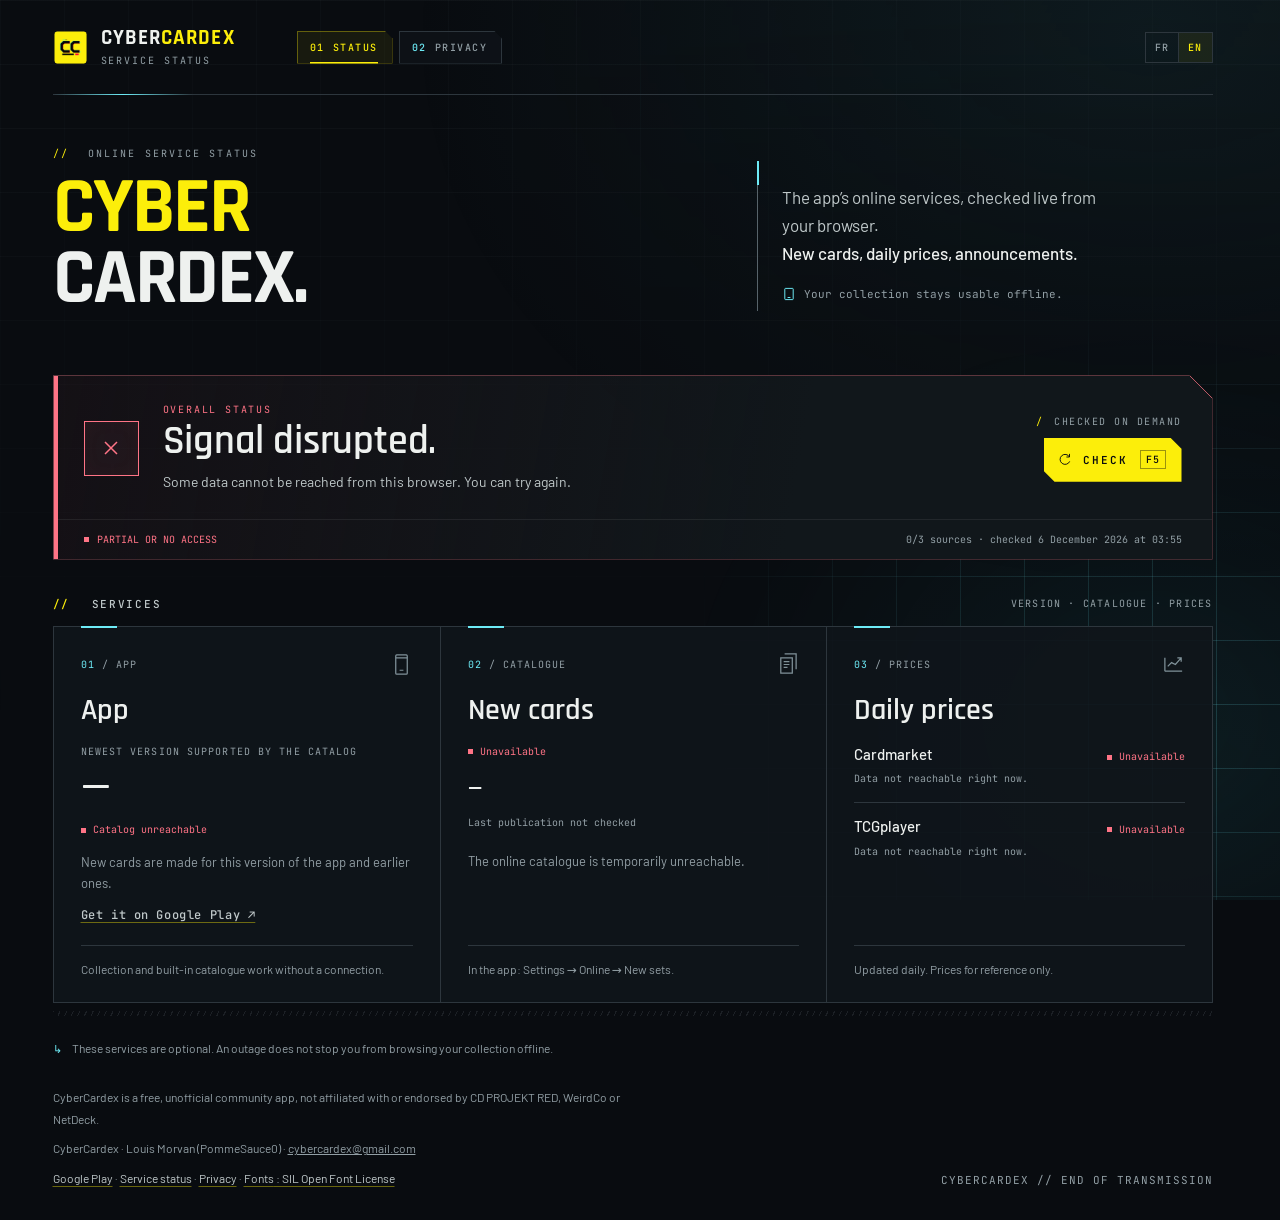
==== commit bdf2deb5: "Page de statut : coins coupés du panneau d'état (trait recalé sur la coupe) et du terminal Blackwall" ====
--- a/index.html
+++ b/index.html
@@ -44,9 +44,11 @@
   .status[data-tone="warning"] { --signal: var(--yellow); border-color: #6b6630; background: linear-gradient(100deg, #fcee0a0d, #11171b 64%); }
   .status[data-tone="error"] { --signal: var(--red); border-color: #78434b; background: linear-gradient(100deg, #ff74860c, #11171b 64%); }
   .status::before { content: ""; position: absolute; inset: 0 auto 0 0; width: 4px; background: var(--signal); }
+  /* Trait du coin coupé, exactement sur la coupe (avant : décalé, le coin restait ouvert). */
   .status::after {
-    content: ""; position: absolute; right: 11px; top: -3px; width: 1px; height: 34px;
-    transform: rotate(-45deg); background: var(--signal);
+    content: ""; position: absolute; top: -1px; right: -1px; width: 23px; height: 23px; pointer-events: none;
+    background: linear-gradient(to top right, transparent calc(50% - 1.4px), var(--signal) calc(50% - 1.4px),
+      var(--signal) calc(50% + 1.4px), transparent calc(50% + 1.4px));
   }
   .status-main { display: grid; grid-template-columns: 55px minmax(0, 1fr) auto; align-items: center; gap: 24px; padding: 27px 30px 25px; }
   .status-actions { display: flex; flex-direction: column; align-items: flex-end; gap: 10px; }
@@ -113,6 +115,13 @@
     color: #ff9aaa; font: 400 12px/1.85 var(--mono); letter-spacing: .4px; white-space: pre-wrap;
     box-shadow: 0 0 0 1px #000, 0 20px 80px #ff003c2e;
     clip-path: polygon(0 0, calc(100% - 16px) 0, 100% 16px, 100% 100%, 16px 100%, 0 calc(100% - 16px));
+  }
+  /* Les deux coins coupés, fermés par leur trait (le clip-path retire la bordure). */
+  .blackwall-term::before {
+    content: ""; position: absolute; inset: -1px; pointer-events: none;
+    --d: linear-gradient(to top right, transparent calc(50% - 1.4px), #ff345b66 calc(50% - 1.4px),
+      #ff345b66 calc(50% + 1.4px), transparent calc(50% + 1.4px));
+    background: var(--d) top right / 16px 16px no-repeat, var(--d) bottom left / 16px 16px no-repeat;
   }
   body[data-blackwall="true"] .blackwall-term { opacity: 1; transform: translate(-50%, 0); pointer-events: auto; }
   .blackwall-term .head { display: flex; justify-content: space-between; gap: 12px; margin-bottom: 8px; padding-bottom: 8px;
@@ -374,6 +383,7 @@
       catAvailable: 'Catalogue disponible', lastPub: 'Dernière publication', pubUnknown: 'Date de publication non renseignée',
       pubUnchecked: 'Dernière publication non vérifiée', catDown: 'Le catalogue en ligne est momentanément inaccessible.',
       catCopy: 'Les mises à jour de cartes se téléchargent depuis l’application.', catNone: 'Aucune nouveauté publiée pour le moment.',
+      catIncluded: (v) => `Rien à télécharger : toutes les cartes publiées sont incluses dans l’app ${v}. Les prochaines nouveautés arriveront ici.`,
       pending: ['Lecture du signal.', 'Vérification du catalogue et des prix…', 'VÉRIFICATION EN COURS'],
       error: ['Signal perturbé.', 'Une partie des données est inaccessible depuis ce navigateur. Tu peux réessayer.', 'ACCÈS PARTIEL OU INDISPONIBLE'],
       warning: ['Prix à actualiser.', 'Les données sont accessibles, mais la date d’au moins un marché est à vérifier.', 'DONNÉES ACCESSIBLES · FRAÎCHEUR À VÉRIFIER'],
@@ -408,6 +418,7 @@
       catAvailable: 'Catalogue available', lastPub: 'Last published', pubUnknown: 'Publication date not provided',
       pubUnchecked: 'Last publication not checked', catDown: 'The online catalogue is temporarily unreachable.',
       catCopy: 'Card updates are downloaded from the app.', catNone: 'Nothing new published yet.',
+      catIncluded: (v) => `Nothing to download: every published card is built into app ${v}. Upcoming additions will show up here.`,
       pending: ['Reading the signal.', 'Checking the catalogue and prices…', 'CHECK IN PROGRESS'],
       error: ['Signal disrupted.', 'Some data cannot be reached from this browser. You can try again.', 'PARTIAL OR NO ACCESS'],
       warning: ['Prices need a refresh.', 'Data is reachable, but at least one market’s date needs checking.', 'DATA REACHABLE · FRESHNESS TO CHECK'],
@@ -446,12 +457,16 @@
   const today = () => new Date().toLocaleDateString('sv');
   const showing = (n) => (!dateValue(n.debut) || n.debut.slice(0, 10) <= today()) && (!dateValue(n.fin) || today() <= n.fin.slice(0, 10));
   let notices = [];
+  // Cahiers déjà inclus dans une version de l'app (« cahiersInclus » d'annonces.json : empreinte → version) : ils ne
+  // sont plus une mise à jour à télécharger, la page le dit au lieu d'afficher leur révision.
+  let included = {};
 
   async function loadNotices() {
     try {
       const response = await fetch('annonces.json', {cache: 'no-store'});
       if (!response.ok) return [];
       const data = await response.json();
+      included = isObject(data) && isObject(data.cahiersInclus) ? data.cahiersInclus : {};
       return isObject(data) && Array.isArray(data.annonces) ? data.annonces.filter(noticeValid).filter(showing).slice(0, 5) : [];
     } catch {
       return [];
@@ -558,18 +573,20 @@
     // Dernier cahier : son titre dit ce qu'il apporte (texte du catalogue signé, affiché comme texte).
     const latest = catalogue && catalogue.notebooks.filter((n) => isObject(n) && Number.isSafeInteger(n.revision))
       .sort((a, b) => b.revision - a.revision)[0];
-    const titles = latest && isObject(latest.title) ? latest.title : {};
+    const inApp = latest && typeof included[latest.base] === 'string' && /^\d+\.\d+\.\d+$/.test(included[latest.base])
+      ? included[latest.base] : null;
+    const titles = latest && !inApp && isObject(latest.title) ? latest.title : {};
     const title = typeof titles[lang] === 'string' ? titles[lang] : typeof titles.fr === 'string' ? titles.fr : '';
     // Révision du dernier cahier : pour suivre les publications d'un coup d'œil.
-    $('catalogue-rev').hidden = !latest;
-    if (latest) {
+    $('catalogue-rev').hidden = !latest || !!inApp;
+    if (latest && !inApp) {
       const count = Array.isArray(latest.printings) ? latest.printings.length : 0;
       const minApp = Number.isSafeInteger(latest.minApp) && latest.minApp > 0 ? codeVersion(latest.minApp) : '—';
       $('catalogue-rev').textContent = t.revision(latest.revision, count, minApp);
     }
     $('catalogue-latest').hidden = !title.trim();
     $('catalogue-latest').textContent = title.trim().slice(0, 120);
-    $('catalogue-copy').textContent = !catalogue ? t.catDown : catalogue.notebooks.length ? t.catCopy : t.catNone;
+    $('catalogue-copy').textContent = !catalogue ? t.catDown : inApp ? t.catIncluded(inApp) : catalogue.notebooks.length ? t.catCopy : t.catNone;
 
     const cmState = market('cm', cm);
     const tcgState = market('tcg', tcg);
